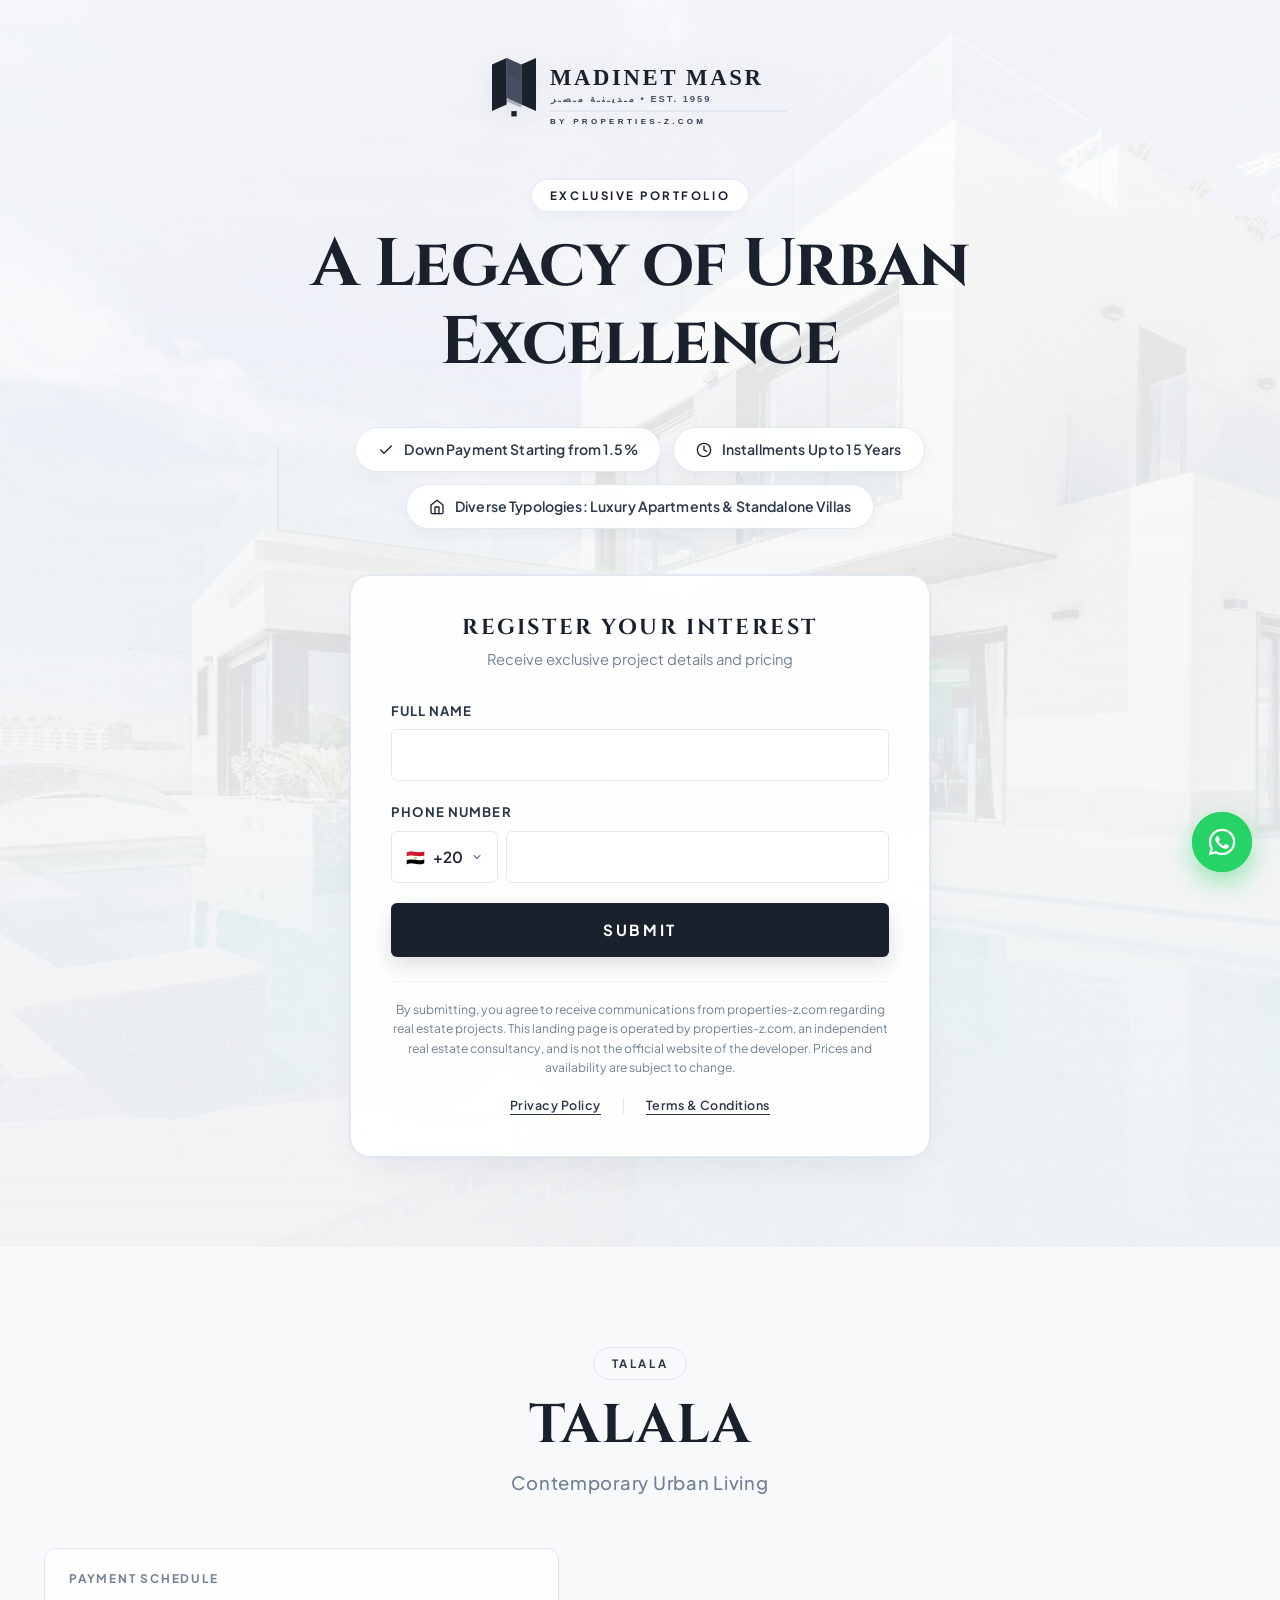
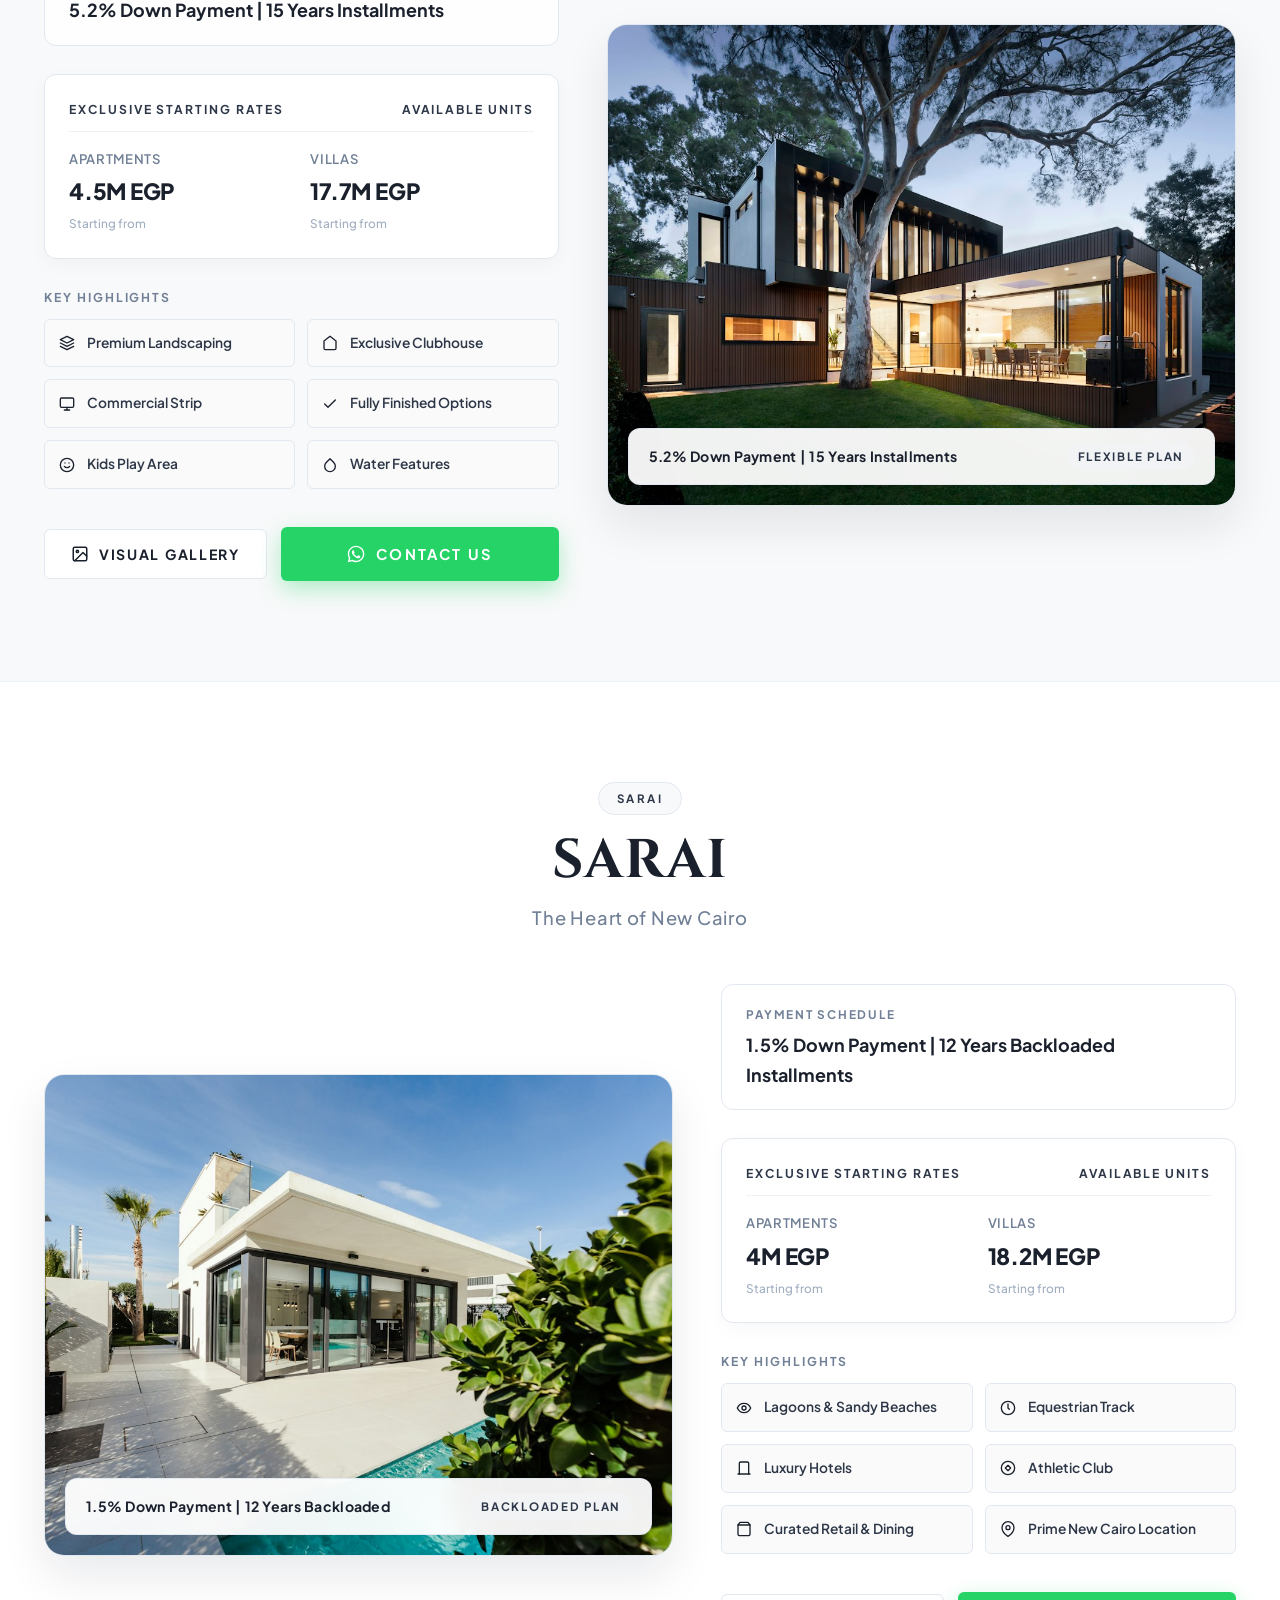
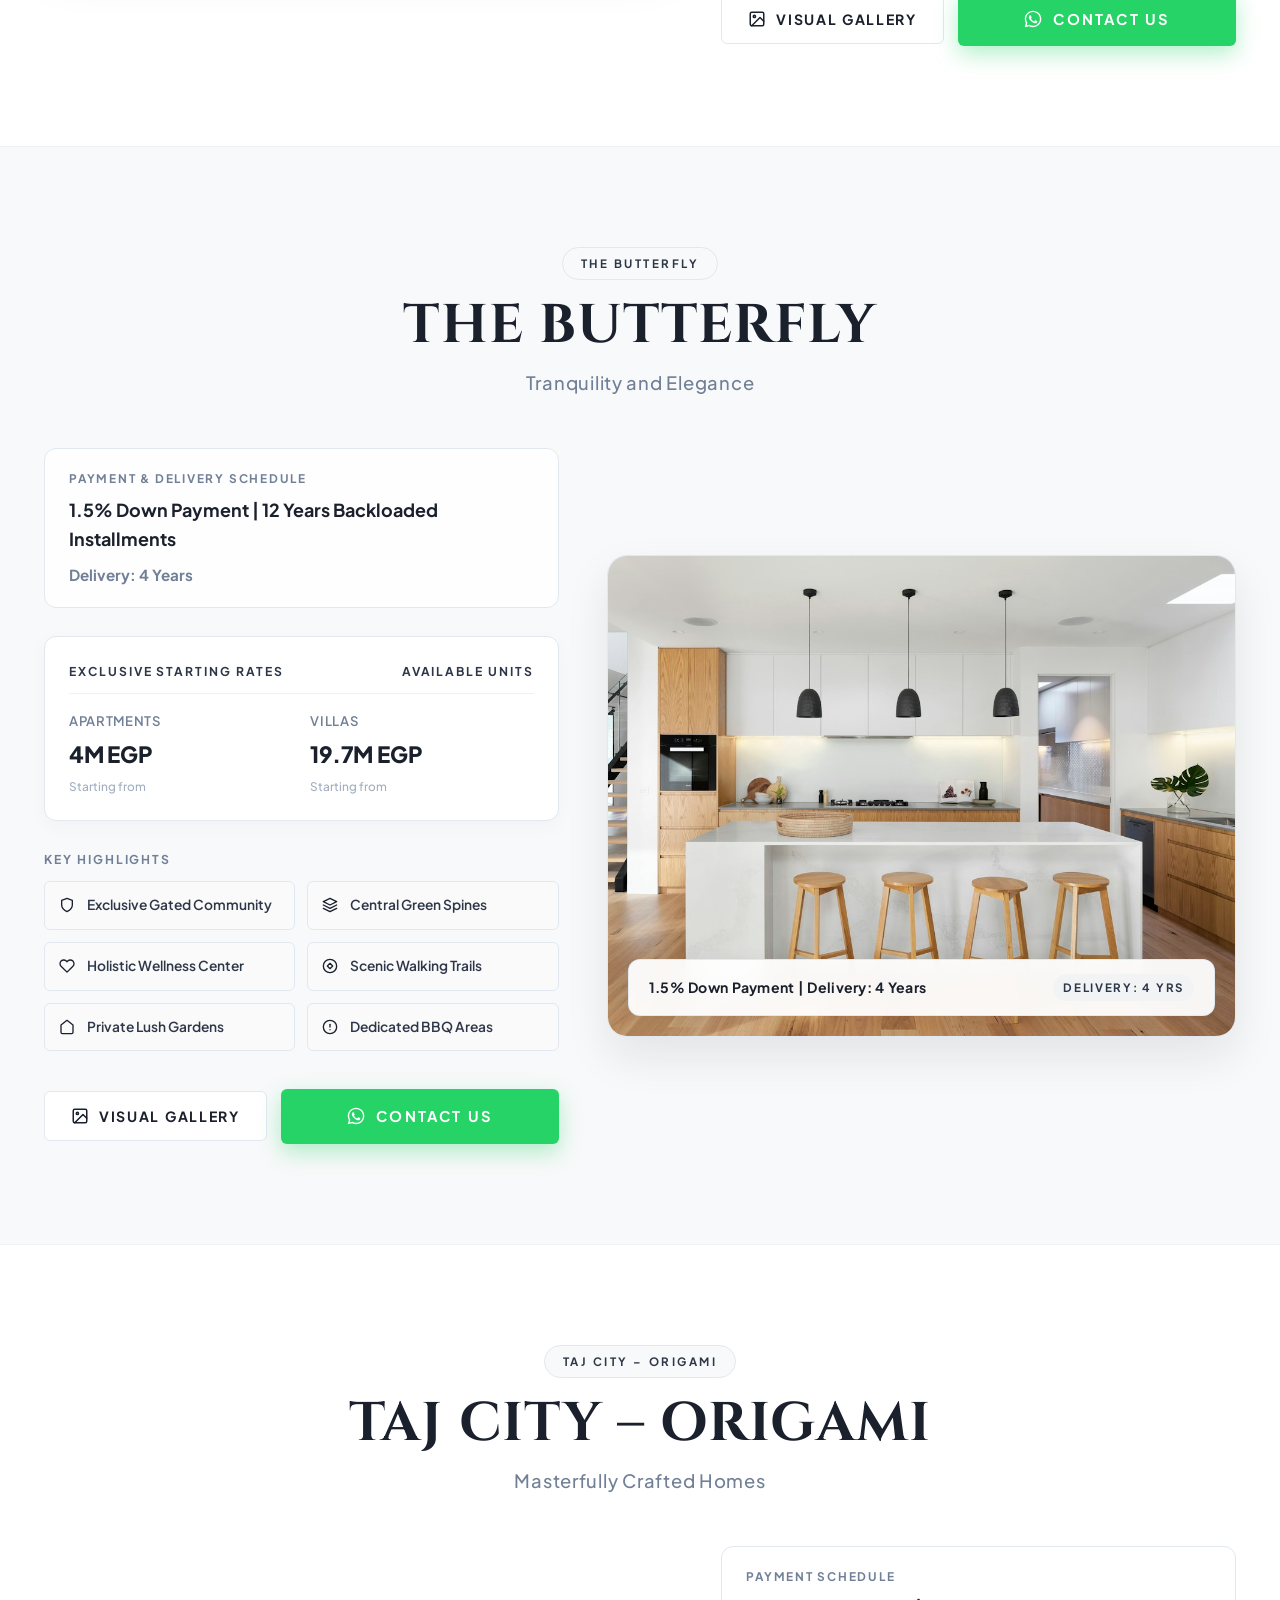
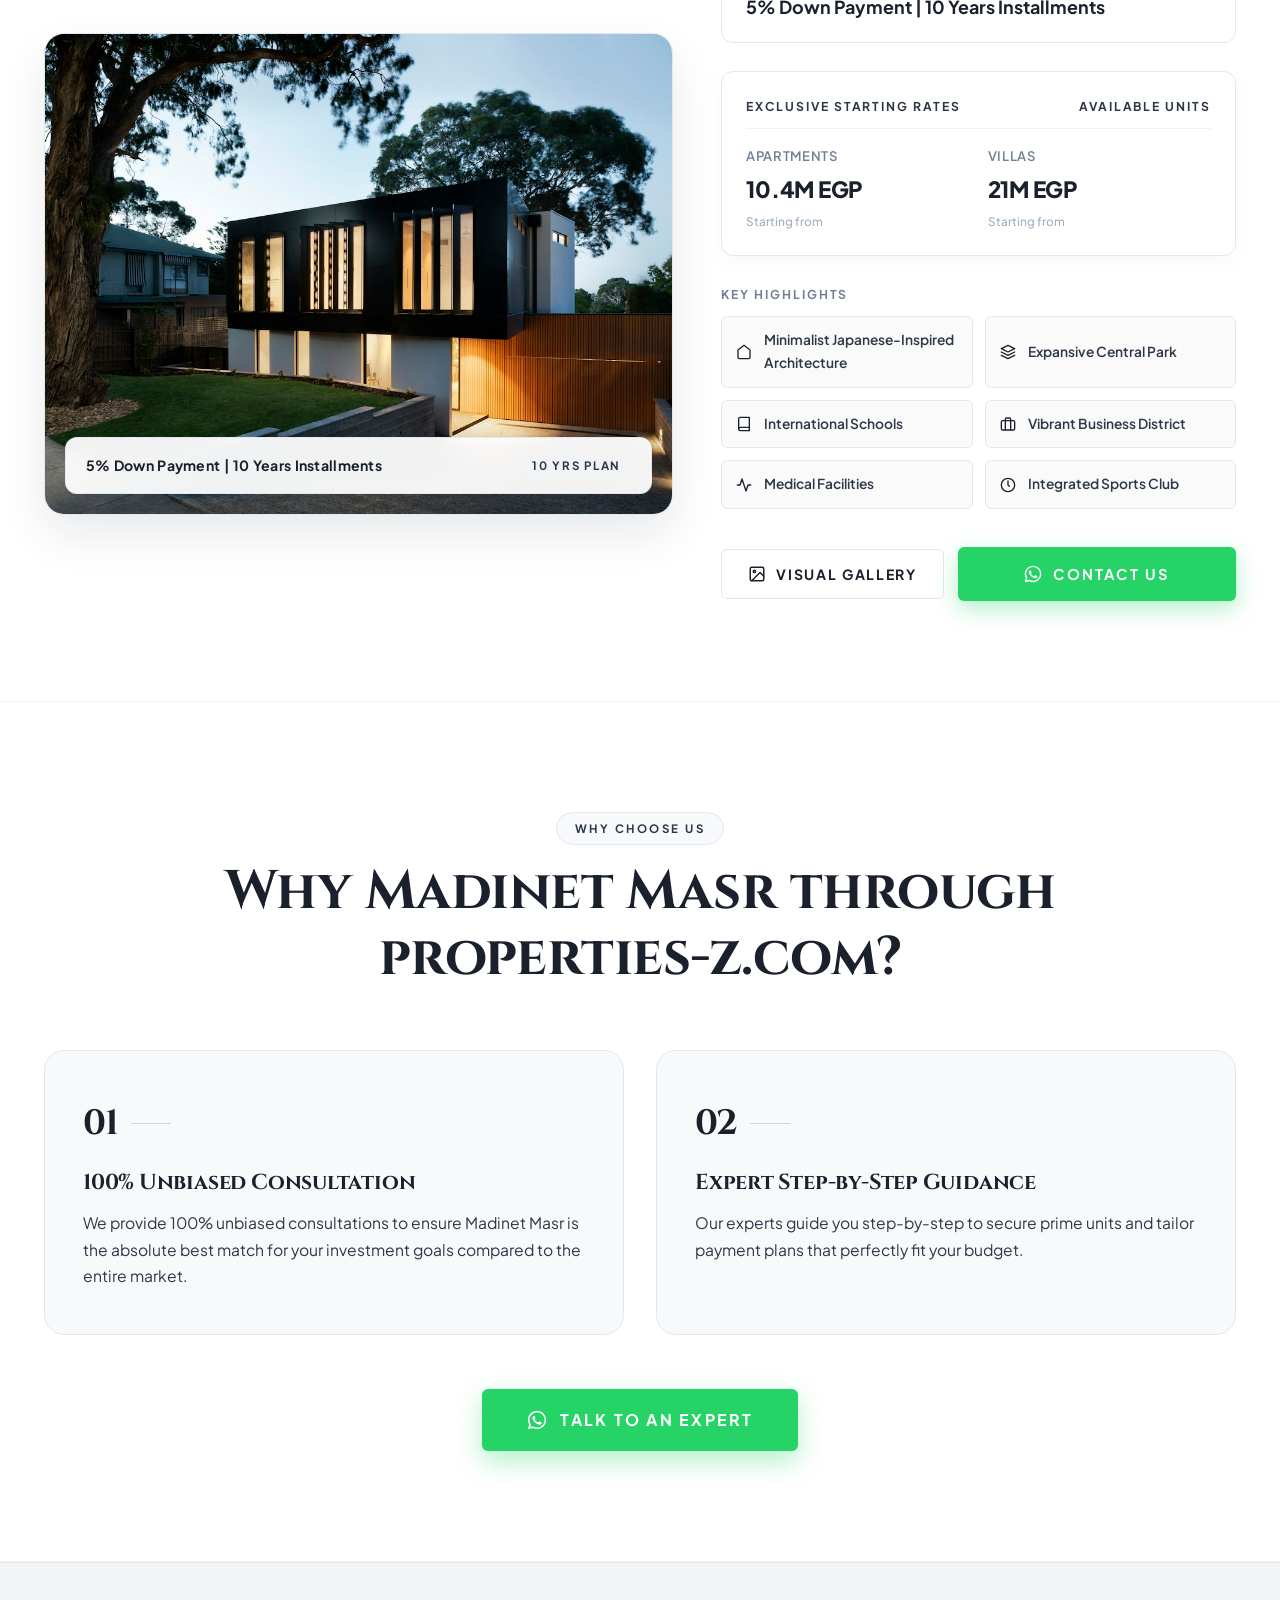
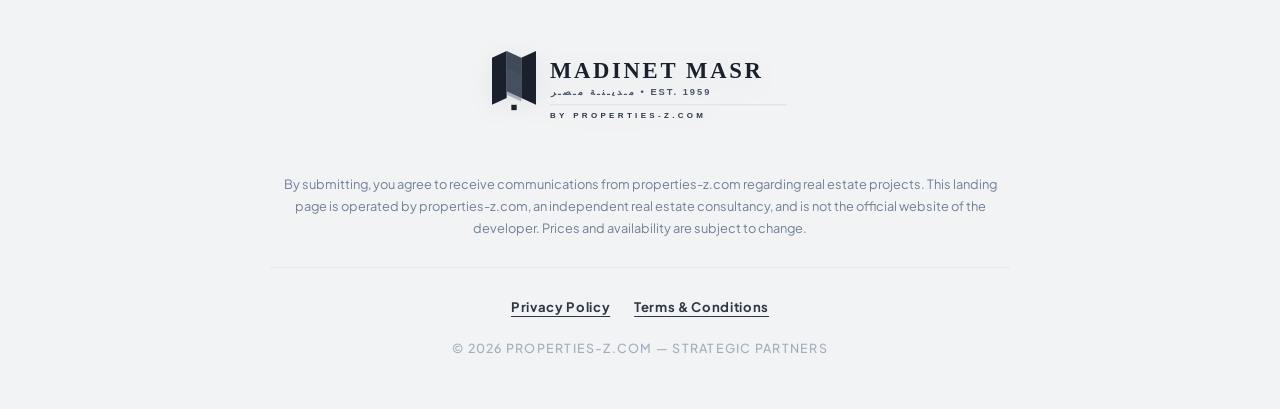
==== index.html @ efb58200 "Initial commit: Madinet Masr Exclusive Portfolio Landing Page" ====
<!DOCTYPE html>
<html lang="en">
<head>
  <meta charset="UTF-8">
  <meta name="viewport" content="width=device-width, initial-scale=1.0">
  <title>Madinet Masr — Exclusive Portfolio | properties-z.com</title>
  
  <!-- Meta description -->
  <meta name="description" content="Discover the premier development portfolio of Madinet Masr: Talala, Sarai, The Butterfly, and Taj City - Origami. Down payment from 1.5% and installments up to 15 years through properties-z.com.">
  
  <!-- Google Fonts: Cinzel & Plus Jakarta Sans -->
  <link rel="preconnect" href="https://fonts.googleapis.com">
  <link rel="preconnect" href="https://fonts.gstatic.com" crossorigin>
  <link href="https://fonts.googleapis.com/css2?family=Cinzel:wght@500;600;700;800&family=Plus+Jakarta+Sans:wght@300;400;500;600;700;800&display=swap" rel="stylesheet">
  
  <!-- Main Stylesheet (Calm Luxury Architectural Theme - Zero Gold Policy) -->
  <link rel="stylesheet" href="css/style.css">
</head>
<body>

  <!-- =========================================================================
       1. HERO SECTION (EXCLUSIVE PORTFOLIO)
       Strict rule: Starts directly at viewport top (top: 0). NO top sticky header.
       ========================================================================= -->
  <section class="hero-section" id="hero">
    <div class="hero-bg-overlay"></div>
    
    <div class="container hero-content">
      
      <!-- Top Center Official Madinet Masr Logo (Size XL) with 'By properties-z.com' -->
      <header class="hero-brand">
        <img src="assets/icons/madinet-masr-logo.svg" alt="Madinet Masr — By properties-z.com" class="brand-logo-xl">
      </header>

      <!-- Pre-title / Badge -->
      <div class="badge-pill hero-badge">
        <span>EXCLUSIVE PORTFOLIO</span>
      </div>

      <!-- Main Headline -->
      <div class="hero-headline-wrap">
        <h1 class="hero-main-title">A Legacy of Urban Excellence</h1>
      </div>

      <!-- Key Highlights Line (Minimalist Badges) -->
      <div class="hero-highlights-line">
        <div class="highlight-badge-item">
          <svg viewBox="0 0 24 24" fill="none" stroke-width="2" stroke-linecap="round" stroke-linejoin="round">
            <polyline points="20 6 9 17 4 12"></polyline>
          </svg>
          <span>Down Payment Starting from 1.5%</span>
        </div>

        <div class="highlight-badge-item">
          <svg viewBox="0 0 24 24" fill="none" stroke-width="2" stroke-linecap="round" stroke-linejoin="round">
            <circle cx="12" cy="12" r="10"></circle>
            <polyline points="12 6 12 12 16 14"></polyline>
          </svg>
          <span>Installments Up to 15 Years</span>
        </div>

        <div class="highlight-badge-item">
          <svg viewBox="0 0 24 24" fill="none" stroke-width="2" stroke-linecap="round" stroke-linejoin="round">
            <path d="M3 9l9-7 9 7v11a2 2 0 0 1-2 2H5a2 2 0 0 1-2-2z"></path>
            <polyline points="9 22 9 12 15 12 15 22"></polyline>
          </svg>
          <span>Diverse Typologies: Luxury Apartments & Standalone Villas</span>
        </div>
      </div>

      <!-- Lead Capture Form (Frosted Glass Container) -->
      <div class="hero-form-container">
        <div class="form-header">
          <h3>REGISTER YOUR INTEREST</h3>
          <p>Receive exclusive project details and pricing</p>
        </div>

        <form id="leadCaptureForm" novalidate>
          
          <!-- Full Name: Clean input, NO placeholders or sample text -->
          <div class="form-group">
            <label for="fullName" class="form-label">Full Name</label>
            <input 
              type="text" 
              id="fullName" 
              name="fullName" 
              class="form-control-input" 
              required
              autocomplete="name">
          </div>

          <!-- Phone Number with International Country Code Selector Dropdown (Default Egypt +20, NO sample text) -->
          <div class="form-group">
            <label for="phoneNumber" class="form-label">Phone Number</label>
            
            <div class="phone-field-wrapper">
              
              <!-- Hidden input for selected dial code -->
              <input type="hidden" id="countryCodeInput" name="countryCode" value="+20">

              <!-- Country Selector Trigger Button -->
              <button 
                type="button" 
                id="countryCodeToggle" 
                class="country-code-btn" 
                aria-haspopup="true" 
                aria-expanded="false"
                title="Select Country Dial Code">
                <span id="selectedFlag" class="flag-icon">🇪🇬</span>
                <span id="selectedDialCode" class="dial-code">+20</span>
                <svg class="dropdown-arrow" viewBox="0 0 24 24" fill="none" stroke-width="2.5" stroke-linecap="round" stroke-linejoin="round">
                  <polyline points="6 9 12 15 18 9"></polyline>
                </svg>
              </button>

              <!-- Country Selector Dropdown Popover -->
              <div id="countryDropdown" class="country-dropdown-popover">
                <div class="country-search-box">
                  <input type="text" id="countrySearchInput" placeholder="Search country or code...">
                </div>
                <div id="countryList" class="country-list">
                  <!-- Populated dynamically by countries.js -->
                </div>
              </div>

              <!-- Phone Number Input (Clean input, NO sample numbers/placeholders) -->
              <input 
                type="tel" 
                id="phoneNumber" 
                name="phoneNumber" 
                class="phone-number-input" 
                required
                autocomplete="tel-national">
            </div>
          </div>

          <!-- Submit Button: Solid Charcoal with White Uppercase Text -->
          <button type="submit" id="leadSubmitBtn" class="btn-submit-charcoal">
            SUBMIT
          </button>
        </form>

        <!-- Legal Disclaimer Notice (Location A - Below Form) -->
        <p class="disclaimer-location-a">
          By submitting, you agree to receive communications from properties-z.com regarding real estate projects. This landing page is operated by properties-z.com, an independent real estate consultancy, and is not the official website of the developer. Prices and availability are subject to change.
        </p>

        <!-- Accessibility Links (Location A - Centered Standalone Clickable Links) -->
        <div class="legal-links-a">
          <a href="privacy.html" class="legal-link-item">Privacy Policy</a>
          <span style="color: var(--border-light);">|</span>
          <a href="terms.html" class="legal-link-item">Terms & Conditions</a>
        </div>

      </div>

    </div>
  </section>


  <!-- =========================================================================
       2. DEDICATED PROJECT SECTIONS
       Rule: Do NOT group into summary portfolio grid. Each project MUST have
       its own full, dedicated section.
       ========================================================================= -->

  <!-- -------------------------------------------------------------------------
       SECTION 1: TALALA
       ------------------------------------------------------------------------- -->
  <section class="project-section" id="project-talala">
    <div class="container project-section-inner">
      
      <!-- Header / Badge & Subtitle -->
      <div class="project-header-bar reveal-on-scroll">
        <div class="badge-pill">TALALA</div>
        <h2 class="project-title">TALALA</h2>
        <p class="project-subtitle">Contemporary Urban Living</p>
      </div>

      <!-- Showcase Grid -->
      <div class="project-grid-showcase">
        
        <!-- Visual Image Column -->
        <div class="project-image-column reveal-on-scroll">
          <div class="project-image-card">
            <img src="assets/images/talala-main.jpg" alt="Talala Madinet Masr Architecture" loading="lazy">
            <div class="image-payment-pill">
              <span class="plan-text">5.2% Down Payment | 15 Years Installments</span>
              <span class="plan-tag">Flexible Plan</span>
            </div>
          </div>
        </div>

        <!-- Specifications & Action Column -->
        <div class="project-details-column reveal-on-scroll">
          
          <!-- Payment Schedule -->
          <div class="payment-schedule-box">
            <span class="schedule-label">Payment Schedule</span>
            <span class="schedule-value">5.2% Down Payment | 15 Years Installments</span>
          </div>

          <!-- Pricing Overview (Strict Capital 'M' Format) -->
          <div class="pricing-overview-module">
            <div class="pricing-title-row">
              <span>Exclusive Starting Rates</span>
              <span>Available Units</span>
            </div>
            <div class="pricing-figures-grid">
              <div class="price-item">
                <span class="unit-type">Apartments</span>
                <span class="price-amount">4.5M EGP</span>
                <span class="starting-note">Starting from</span>
              </div>
              <div class="price-item">
                <span class="unit-type">Villas</span>
                <span class="price-amount">17.7M EGP</span>
                <span class="starting-note">Starting from</span>
              </div>
            </div>
          </div>

          <!-- Key Highlights (Clean Responsive Grid) -->
          <div class="highlights-grid-wrap">
            <span class="highlights-title">Key Highlights</span>
            <div class="highlights-cards-grid">
              <div class="highlight-spec-card">
                <svg viewBox="0 0 24 24" fill="none" stroke-width="2" stroke-linecap="round" stroke-linejoin="round">
                  <path d="M12 2L2 7l10 5 10-5-10-5zM2 17l10 5 10-5M2 12l10 5 10-5"></path>
                </svg>
                <span>Premium Landscaping</span>
              </div>
              <div class="highlight-spec-card">
                <svg viewBox="0 0 24 24" fill="none" stroke-width="2" stroke-linecap="round" stroke-linejoin="round">
                  <path d="M3 9l9-7 9 7v11a2 2 0 0 1-2 2H5a2 2 0 0 1-2-2z"></path>
                </svg>
                <span>Exclusive Clubhouse</span>
              </div>
              <div class="highlight-spec-card">
                <svg viewBox="0 0 24 24" fill="none" stroke-width="2" stroke-linecap="round" stroke-linejoin="round">
                  <rect x="2" y="3" width="20" height="14" rx="2" ry="2"></rect>
                  <line x1="8" y1="21" x2="16" y2="21"></line>
                  <line x1="12" y1="17" x2="12" y2="21"></line>
                </svg>
                <span>Commercial Strip</span>
              </div>
              <div class="highlight-spec-card">
                <svg viewBox="0 0 24 24" fill="none" stroke-width="2" stroke-linecap="round" stroke-linejoin="round">
                  <polyline points="20 6 9 17 4 12"></polyline>
                </svg>
                <span>Fully Finished Options</span>
              </div>
              <div class="highlight-spec-card">
                <svg viewBox="0 0 24 24" fill="none" stroke-width="2" stroke-linecap="round" stroke-linejoin="round">
                  <circle cx="12" cy="12" r="10"></circle>
                  <path d="M8 14s1.5 2 4 2 4-2 4-2"></path>
                  <line x1="9" y1="9" x2="9.01" y2="9"></line>
                  <line x1="15" y1="9" x2="15.01" y2="9"></line>
                </svg>
                <span>Kids Play Area</span>
              </div>
              <div class="highlight-spec-card">
                <svg viewBox="0 0 24 24" fill="none" stroke-width="2" stroke-linecap="round" stroke-linejoin="round">
                  <path d="M12 2.69l5.66 5.66a8 8 0 1 1-11.31 0z"></path>
                </svg>
                <span>Water Features</span>
              </div>
            </div>
          </div>

          <!-- Action Buttons (Secondary: Visual Gallery | Primary: Solid Green WhatsApp CTA) -->
          <div class="project-actions-row">
            <button type="button" class="btn-visual-gallery" data-gallery-target="talala">
              <svg viewBox="0 0 24 24" fill="none" stroke-width="2" stroke-linecap="round" stroke-linejoin="round">
                <rect x="3" y="3" width="18" height="18" rx="2" ry="2"></rect>
                <circle cx="8.5" cy="8.5" r="1.5"></circle>
                <polyline points="21 15 16 10 5 21"></polyline>
              </svg>
              <span>Visual Gallery</span>
            </button>

            <a 
              href="https://wa.me/201033373331?text=Hello%2C%20I%20would%20like%20to%20inquire%20about%20Talala" 
              target="_blank" 
              rel="noopener noreferrer" 
              class="btn-whatsapp-primary">
              <svg viewBox="0 0 24 24">
                <path d="M12.04 2C6.58 2 2.13 6.45 2.13 11.91C2.13 13.66 2.59 15.36 3.45 16.86L2.05 22L7.3 20.62C8.75 21.41 10.38 21.83 12.04 21.83C17.5 21.83 21.95 17.38 21.95 11.92C21.95 9.27 20.92 6.78 19.05 4.91C17.18 3.03 14.69 2 12.04 2ZM12.05 20.15C10.57 20.15 9.12 19.76 7.85 19.01L7.55 18.83L4.43 19.65L5.26 16.61L5.06 16.29C4.24 14.99 3.81 13.47 3.81 11.91C3.81 7.37 7.5 3.69 12.05 3.69C14.25 3.69 16.31 4.55 17.87 6.11C19.42 7.67 20.28 9.73 20.28 11.93C20.27 16.48 16.59 20.15 12.05 20.15ZM16.56 14.33C16.31 14.2 15.09 13.6 14.86 13.52C14.64 13.44 14.47 13.4 14.31 13.65C14.15 13.9 13.68 14.45 13.54 14.61C13.4 14.77 13.26 14.79 13.01 14.66C12.76 14.54 11.96 14.27 11.01 13.43C10.27 12.77 9.77 11.96 9.63 11.71C9.49 11.46 9.61 11.33 9.74 11.2C9.85 11.09 9.99 10.91 10.12 10.76C10.25 10.61 10.29 10.5 10.37 10.33C10.45 10.16 10.41 10.02 10.35 9.89C10.29 9.76 9.79 8.54 9.59 8.04C9.39 7.56 9.18 7.62 9.03 7.61C8.89 7.6 8.72 7.6 8.55 7.6C8.38 7.6 8.11 7.66 7.88 7.91C7.65 8.16 7 8.77 7 10.01C7 11.25 7.9 12.44 8.02 12.61C8.14 12.77 9.8 15.33 12.33 16.42C12.93 16.68 13.4 16.84 13.76 16.95C14.36 17.14 14.91 17.12 15.34 17.05C15.82 16.98 16.82 16.45 17.03 15.86C17.23 15.27 17.23 14.77 17.17 14.66C17.11 14.56 16.95 14.49 16.7 14.37L16.56 14.33Z"/>
              </svg>
              <span>CONTACT US</span>
            </a>
          </div>

        </div>

      </div>

    </div>
  </section>


  <!-- -------------------------------------------------------------------------
       SECTION 2: SARAI
       ------------------------------------------------------------------------- -->
  <section class="project-section" id="project-sarai">
    <div class="container project-section-inner">
      
      <!-- Header / Badge & Subtitle -->
      <div class="project-header-bar reveal-on-scroll">
        <div class="badge-pill">SARAI</div>
        <h2 class="project-title">SARAI</h2>
        <p class="project-subtitle">The Heart of New Cairo</p>
      </div>

      <!-- Showcase Grid -->
      <div class="project-grid-showcase">
        
        <!-- Visual Image Column -->
        <div class="project-image-column reveal-on-scroll">
          <div class="project-image-card">
            <img src="assets/images/sarai-main.jpg" alt="Sarai Madinet Masr Lagoon Living" loading="lazy">
            <div class="image-payment-pill">
              <span class="plan-text">1.5% Down Payment | 12 Years Backloaded</span>
              <span class="plan-tag">Backloaded Plan</span>
            </div>
          </div>
        </div>

        <!-- Specifications & Action Column -->
        <div class="project-details-column reveal-on-scroll">
          
          <!-- Payment Schedule -->
          <div class="payment-schedule-box">
            <span class="schedule-label">Payment Schedule</span>
            <span class="schedule-value">1.5% Down Payment | 12 Years Backloaded Installments</span>
          </div>

          <!-- Pricing Overview (Strict Capital 'M' Format) -->
          <div class="pricing-overview-module">
            <div class="pricing-title-row">
              <span>Exclusive Starting Rates</span>
              <span>Available Units</span>
            </div>
            <div class="pricing-figures-grid">
              <div class="price-item">
                <span class="unit-type">Apartments</span>
                <span class="price-amount">4M EGP</span>
                <span class="starting-note">Starting from</span>
              </div>
              <div class="price-item">
                <span class="unit-type">Villas</span>
                <span class="price-amount">18.2M EGP</span>
                <span class="starting-note">Starting from</span>
              </div>
            </div>
          </div>

          <!-- Key Highlights (Clean Responsive Grid) -->
          <div class="highlights-grid-wrap">
            <span class="highlights-title">Key Highlights</span>
            <div class="highlights-cards-grid">
              <div class="highlight-spec-card">
                <svg viewBox="0 0 24 24" fill="none" stroke-width="2" stroke-linecap="round" stroke-linejoin="round">
                  <path d="M2 12s3-7 10-7 10 7 10 7-3 7-10 7-10-7-10-7z"></path>
                  <circle cx="12" cy="12" r="3"></circle>
                </svg>
                <span>Lagoons & Sandy Beaches</span>
              </div>
              <div class="highlight-spec-card">
                <svg viewBox="0 0 24 24" fill="none" stroke-width="2" stroke-linecap="round" stroke-linejoin="round">
                  <circle cx="12" cy="12" r="10"></circle>
                  <polyline points="12 6 12 12 14 14"></polyline>
                </svg>
                <span>Equestrian Track</span>
              </div>
              <div class="highlight-spec-card">
                <svg viewBox="0 0 24 24" fill="none" stroke-width="2" stroke-linecap="round" stroke-linejoin="round">
                  <path d="M3 21h18"></path>
                  <path d="M5 21V5a2 2 0 0 1 2-2h10a2 2 0 0 1 2 2v16"></path>
                </svg>
                <span>Luxury Hotels</span>
              </div>
              <div class="highlight-spec-card">
                <svg viewBox="0 0 24 24" fill="none" stroke-width="2" stroke-linecap="round" stroke-linejoin="round">
                  <circle cx="12" cy="12" r="10"></circle>
                  <polygon points="12 8 8 12 12 16 16 12 12 8"></polygon>
                </svg>
                <span>Athletic Club</span>
              </div>
              <div class="highlight-spec-card">
                <svg viewBox="0 0 24 24" fill="none" stroke-width="2" stroke-linecap="round" stroke-linejoin="round">
                  <path d="M6 2L3 6v14a2 2 0 0 0 2 2h14a2 2 0 0 0 2-2V6l-3-4z"></path>
                  <line x1="3" y1="6" x2="21" y2="6"></line>
                </svg>
                <span>Curated Retail & Dining</span>
              </div>
              <div class="highlight-spec-card">
                <svg viewBox="0 0 24 24" fill="none" stroke-width="2" stroke-linecap="round" stroke-linejoin="round">
                  <path d="M21 10c0 7-9 13-9 13s-9-6-9-13a9 9 0 0 1 18 0z"></path>
                  <circle cx="12" cy="10" r="3"></circle>
                </svg>
                <span>Prime New Cairo Location</span>
              </div>
            </div>
          </div>

          <!-- Action Buttons (Secondary: Visual Gallery | Primary: Solid Green WhatsApp CTA) -->
          <div class="project-actions-row">
            <button type="button" class="btn-visual-gallery" data-gallery-target="sarai">
              <svg viewBox="0 0 24 24" fill="none" stroke-width="2" stroke-linecap="round" stroke-linejoin="round">
                <rect x="3" y="3" width="18" height="18" rx="2" ry="2"></rect>
                <circle cx="8.5" cy="8.5" r="1.5"></circle>
                <polyline points="21 15 16 10 5 21"></polyline>
              </svg>
              <span>Visual Gallery</span>
            </button>

            <a 
              href="https://wa.me/201033373331?text=Hello%2C%20I%20would%20like%20to%20inquire%20about%20Sarai" 
              target="_blank" 
              rel="noopener noreferrer" 
              class="btn-whatsapp-primary">
              <svg viewBox="0 0 24 24">
                <path d="M12.04 2C6.58 2 2.13 6.45 2.13 11.91C2.13 13.66 2.59 15.36 3.45 16.86L2.05 22L7.3 20.62C8.75 21.41 10.38 21.83 12.04 21.83C17.5 21.83 21.95 17.38 21.95 11.92C21.95 9.27 20.92 6.78 19.05 4.91C17.18 3.03 14.69 2 12.04 2ZM12.05 20.15C10.57 20.15 9.12 19.76 7.85 19.01L7.55 18.83L4.43 19.65L5.26 16.61L5.06 16.29C4.24 14.99 3.81 13.47 3.81 11.91C3.81 7.37 7.5 3.69 12.05 3.69C14.25 3.69 16.31 4.55 17.87 6.11C19.42 7.67 20.28 9.73 20.28 11.93C20.27 16.48 16.59 20.15 12.05 20.15ZM16.56 14.33C16.31 14.2 15.09 13.6 14.86 13.52C14.64 13.44 14.47 13.4 14.31 13.65C14.15 13.9 13.68 14.45 13.54 14.61C13.4 14.77 13.26 14.79 13.01 14.66C12.76 14.54 11.96 14.27 11.01 13.43C10.27 12.77 9.77 11.96 9.63 11.71C9.49 11.46 9.61 11.33 9.74 11.2C9.85 11.09 9.99 10.91 10.12 10.76C10.25 10.61 10.29 10.5 10.37 10.33C10.45 10.16 10.41 10.02 10.35 9.89C10.29 9.76 9.79 8.54 9.59 8.04C9.39 7.56 9.18 7.62 9.03 7.61C8.89 7.6 8.72 7.6 8.55 7.6C8.38 7.6 8.11 7.66 7.88 7.91C7.65 8.16 7 8.77 7 10.01C7 11.25 7.9 12.44 8.02 12.61C8.14 12.77 9.8 15.33 12.33 16.42C12.93 16.68 13.4 16.84 13.76 16.95C14.36 17.14 14.91 17.12 15.34 17.05C15.82 16.98 16.82 16.45 17.03 15.86C17.23 15.27 17.23 14.77 17.17 14.66C17.11 14.56 16.95 14.49 16.7 14.37L16.56 14.33Z"/>
              </svg>
              <span>CONTACT US</span>
            </a>
          </div>

        </div>

      </div>

    </div>
  </section>


  <!-- -------------------------------------------------------------------------
       SECTION 3: THE BUTTERFLY
       ------------------------------------------------------------------------- -->
  <section class="project-section" id="project-the-butterfly">
    <div class="container project-section-inner">
      
      <!-- Header / Badge & Subtitle -->
      <div class="project-header-bar reveal-on-scroll">
        <div class="badge-pill">THE BUTTERFLY</div>
        <h2 class="project-title">THE BUTTERFLY</h2>
        <p class="project-subtitle">Tranquility and Elegance</p>
      </div>

      <!-- Showcase Grid -->
      <div class="project-grid-showcase">
        
        <!-- Visual Image Column -->
        <div class="project-image-column reveal-on-scroll">
          <div class="project-image-card">
            <img src="assets/images/butterfly-main.jpg" alt="The Butterfly Madinet Masr Organic Sanctuary" loading="lazy">
            <div class="image-payment-pill">
              <span class="plan-text">1.5% Down Payment | Delivery: 4 Years</span>
              <span class="plan-tag">Delivery: 4 YRS</span>
            </div>
          </div>
        </div>

        <!-- Specifications & Action Column -->
        <div class="project-details-column reveal-on-scroll">
          
          <!-- Payment & Delivery Schedule -->
          <div class="payment-schedule-box">
            <span class="schedule-label">Payment & Delivery Schedule</span>
            <span class="schedule-value">1.5% Down Payment | 12 Years Backloaded Installments</span>
            <span class="schedule-value" style="font-size: 0.95rem; color: var(--text-muted); margin-top: 2px;">Delivery: 4 Years</span>
          </div>

          <!-- Pricing Overview (Strict Capital 'M' Format) -->
          <div class="pricing-overview-module">
            <div class="pricing-title-row">
              <span>Exclusive Starting Rates</span>
              <span>Available Units</span>
            </div>
            <div class="pricing-figures-grid">
              <div class="price-item">
                <span class="unit-type">Apartments</span>
                <span class="price-amount">4M EGP</span>
                <span class="starting-note">Starting from</span>
              </div>
              <div class="price-item">
                <span class="unit-type">Villas</span>
                <span class="price-amount">19.7M EGP</span>
                <span class="starting-note">Starting from</span>
              </div>
            </div>
          </div>

          <!-- Key Highlights (Clean Responsive Grid) -->
          <div class="highlights-grid-wrap">
            <span class="highlights-title">Key Highlights</span>
            <div class="highlights-cards-grid">
              <div class="highlight-spec-card">
                <svg viewBox="0 0 24 24" fill="none" stroke-width="2" stroke-linecap="round" stroke-linejoin="round">
                  <path d="M12 22s8-4 8-10V5l-8-3-8 3v7c0 6 8 10 8 10z"></path>
                </svg>
                <span>Exclusive Gated Community</span>
              </div>
              <div class="highlight-spec-card">
                <svg viewBox="0 0 24 24" fill="none" stroke-width="2" stroke-linecap="round" stroke-linejoin="round">
                  <path d="M12 2L2 7l10 5 10-5-10-5zM2 17l10 5 10-5M2 12l10 5 10-5"></path>
                </svg>
                <span>Central Green Spines</span>
              </div>
              <div class="highlight-spec-card">
                <svg viewBox="0 0 24 24" fill="none" stroke-width="2" stroke-linecap="round" stroke-linejoin="round">
                  <path d="M20.84 4.61a5.5 5.5 0 0 0-7.78 0L12 5.67l-1.06-1.06a5.5 5.5 0 0 0-7.78 7.78l1.06 1.06L12 21.23l7.78-7.78 1.06-1.06a5.5 5.5 0 0 0 0-7.78z"></path>
                </svg>
                <span>Holistic Wellness Center</span>
              </div>
              <div class="highlight-spec-card">
                <svg viewBox="0 0 24 24" fill="none" stroke-width="2" stroke-linecap="round" stroke-linejoin="round">
                  <circle cx="12" cy="12" r="10"></circle>
                  <polygon points="12 8 8 12 12 16 16 12 12 8"></polygon>
                </svg>
                <span>Scenic Walking Trails</span>
              </div>
              <div class="highlight-spec-card">
                <svg viewBox="0 0 24 24" fill="none" stroke-width="2" stroke-linecap="round" stroke-linejoin="round">
                  <path d="M3 9l9-7 9 7v11a2 2 0 0 1-2 2H5a2 2 0 0 1-2-2z"></path>
                </svg>
                <span>Private Lush Gardens</span>
              </div>
              <div class="highlight-spec-card">
                <svg viewBox="0 0 24 24" fill="none" stroke-width="2" stroke-linecap="round" stroke-linejoin="round">
                  <circle cx="12" cy="12" r="10"></circle>
                  <line x1="12" y1="8" x2="12" y2="12"></line>
                  <line x1="12" y1="16" x2="12.01" y2="16"></line>
                </svg>
                <span>Dedicated BBQ Areas</span>
              </div>
            </div>
          </div>

          <!-- Action Buttons (Secondary: Visual Gallery | Primary: Solid Green WhatsApp CTA) -->
          <div class="project-actions-row">
            <button type="button" class="btn-visual-gallery" data-gallery-target="butterfly">
              <svg viewBox="0 0 24 24" fill="none" stroke-width="2" stroke-linecap="round" stroke-linejoin="round">
                <rect x="3" y="3" width="18" height="18" rx="2" ry="2"></rect>
                <circle cx="8.5" cy="8.5" r="1.5"></circle>
                <polyline points="21 15 16 10 5 21"></polyline>
              </svg>
              <span>Visual Gallery</span>
            </button>

            <a 
              href="https://wa.me/201033373331?text=Hello%2C%20I%20would%20like%20to%20inquire%20about%20The%20Butterfly" 
              target="_blank" 
              rel="noopener noreferrer" 
              class="btn-whatsapp-primary">
              <svg viewBox="0 0 24 24">
                <path d="M12.04 2C6.58 2 2.13 6.45 2.13 11.91C2.13 13.66 2.59 15.36 3.45 16.86L2.05 22L7.3 20.62C8.75 21.41 10.38 21.83 12.04 21.83C17.5 21.83 21.95 17.38 21.95 11.92C21.95 9.27 20.92 6.78 19.05 4.91C17.18 3.03 14.69 2 12.04 2ZM12.05 20.15C10.57 20.15 9.12 19.76 7.85 19.01L7.55 18.83L4.43 19.65L5.26 16.61L5.06 16.29C4.24 14.99 3.81 13.47 3.81 11.91C3.81 7.37 7.5 3.69 12.05 3.69C14.25 3.69 16.31 4.55 17.87 6.11C19.42 7.67 20.28 9.73 20.28 11.93C20.27 16.48 16.59 20.15 12.05 20.15ZM16.56 14.33C16.31 14.2 15.09 13.6 14.86 13.52C14.64 13.44 14.47 13.4 14.31 13.65C14.15 13.9 13.68 14.45 13.54 14.61C13.4 14.77 13.26 14.79 13.01 14.66C12.76 14.54 11.96 14.27 11.01 13.43C10.27 12.77 9.77 11.96 9.63 11.71C9.49 11.46 9.61 11.33 9.74 11.2C9.85 11.09 9.99 10.91 10.12 10.76C10.25 10.61 10.29 10.5 10.37 10.33C10.45 10.16 10.41 10.02 10.35 9.89C10.29 9.76 9.79 8.54 9.59 8.04C9.39 7.56 9.18 7.62 9.03 7.61C8.89 7.6 8.72 7.6 8.55 7.6C8.38 7.6 8.11 7.66 7.88 7.91C7.65 8.16 7 8.77 7 10.01C7 11.25 7.9 12.44 8.02 12.61C8.14 12.77 9.8 15.33 12.33 16.42C12.93 16.68 13.4 16.84 13.76 16.95C14.36 17.14 14.91 17.12 15.34 17.05C15.82 16.98 16.82 16.45 17.03 15.86C17.23 15.27 17.23 14.77 17.17 14.66C17.11 14.56 16.95 14.49 16.7 14.37L16.56 14.33Z"/>
              </svg>
              <span>CONTACT US</span>
            </a>
          </div>

        </div>

      </div>

    </div>
  </section>


  <!-- -------------------------------------------------------------------------
       SECTION 4: TAJ CITY – ORIGAMI
       ------------------------------------------------------------------------- -->
  <section class="project-section" id="project-taj-city-origami">
    <div class="container project-section-inner">
      
      <!-- Header / Badge & Subtitle -->
      <div class="project-header-bar reveal-on-scroll">
        <div class="badge-pill">TAJ CITY – ORIGAMI</div>
        <h2 class="project-title">TAJ CITY – ORIGAMI</h2>
        <p class="project-subtitle">Masterfully Crafted Homes</p>
      </div>

      <!-- Showcase Grid -->
      <div class="project-grid-showcase">
        
        <!-- Visual Image Column -->
        <div class="project-image-column reveal-on-scroll">
          <div class="project-image-card">
            <img src="assets/images/origami-main.jpg" alt="Taj City Origami Minimalist Japanese Architecture" loading="lazy">
            <div class="image-payment-pill">
              <span class="plan-text">5% Down Payment | 10 Years Installments</span>
              <span class="plan-tag">10 YRS Plan</span>
            </div>
          </div>
        </div>

        <!-- Specifications & Action Column -->
        <div class="project-details-column reveal-on-scroll">
          
          <!-- Payment Schedule -->
          <div class="payment-schedule-box">
            <span class="schedule-label">Payment Schedule</span>
            <span class="schedule-value">5% Down Payment | 10 Years Installments</span>
          </div>

          <!-- Pricing Overview (Strict Capital 'M' Format) -->
          <div class="pricing-overview-module">
            <div class="pricing-title-row">
              <span>Exclusive Starting Rates</span>
              <span>Available Units</span>
            </div>
            <div class="pricing-figures-grid">
              <div class="price-item">
                <span class="unit-type">Apartments</span>
                <span class="price-amount">10.4M EGP</span>
                <span class="starting-note">Starting from</span>
              </div>
              <div class="price-item">
                <span class="unit-type">Villas</span>
                <span class="price-amount">21M EGP</span>
                <span class="starting-note">Starting from</span>
              </div>
            </div>
          </div>

          <!-- Key Highlights (Clean Responsive Grid) -->
          <div class="highlights-grid-wrap">
            <span class="highlights-title">Key Highlights</span>
            <div class="highlights-cards-grid">
              <div class="highlight-spec-card">
                <svg viewBox="0 0 24 24" fill="none" stroke-width="2" stroke-linecap="round" stroke-linejoin="round">
                  <path d="M3 9l9-7 9 7v11a2 2 0 0 1-2 2H5a2 2 0 0 1-2-2z"></path>
                </svg>
                <span>Minimalist Japanese-Inspired Architecture</span>
              </div>
              <div class="highlight-spec-card">
                <svg viewBox="0 0 24 24" fill="none" stroke-width="2" stroke-linecap="round" stroke-linejoin="round">
                  <path d="M12 2L2 7l10 5 10-5-10-5zM2 17l10 5 10-5M2 12l10 5 10-5"></path>
                </svg>
                <span>Expansive Central Park</span>
              </div>
              <div class="highlight-spec-card">
                <svg viewBox="0 0 24 24" fill="none" stroke-width="2" stroke-linecap="round" stroke-linejoin="round">
                  <path d="M4 19.5A2.5 2.5 0 0 1 6.5 17H20"></path>
                  <path d="M6.5 2H20v20H6.5A2.5 2.5 0 0 1 4 19.5v-15A2.5 2.5 0 0 1 6.5 2z"></path>
                </svg>
                <span>International Schools</span>
              </div>
              <div class="highlight-spec-card">
                <svg viewBox="0 0 24 24" fill="none" stroke-width="2" stroke-linecap="round" stroke-linejoin="round">
                  <rect x="2" y="7" width="20" height="14" rx="2" ry="2"></rect>
                  <path d="M16 21V5a2 2 0 0 0-2-2h-4a2 2 0 0 0-2 2v16"></path>
                </svg>
                <span>Vibrant Business District</span>
              </div>
              <div class="highlight-spec-card">
                <svg viewBox="0 0 24 24" fill="none" stroke-width="2" stroke-linecap="round" stroke-linejoin="round">
                  <path d="M22 12h-4l-3 9L9 3l-3 9H2"></path>
                </svg>
                <span>Medical Facilities</span>
              </div>
              <div class="highlight-spec-card">
                <svg viewBox="0 0 24 24" fill="none" stroke-width="2" stroke-linecap="round" stroke-linejoin="round">
                  <circle cx="12" cy="12" r="10"></circle>
                  <polyline points="12 6 12 12 14 14"></polyline>
                </svg>
                <span>Integrated Sports Club</span>
              </div>
            </div>
          </div>

          <!-- Action Buttons (Secondary: Visual Gallery | Primary: Solid Green WhatsApp CTA) -->
          <div class="project-actions-row">
            <button type="button" class="btn-visual-gallery" data-gallery-target="origami">
              <svg viewBox="0 0 24 24" fill="none" stroke-width="2" stroke-linecap="round" stroke-linejoin="round">
                <rect x="3" y="3" width="18" height="18" rx="2" ry="2"></rect>
                <circle cx="8.5" cy="8.5" r="1.5"></circle>
                <polyline points="21 15 16 10 5 21"></polyline>
              </svg>
              <span>Visual Gallery</span>
            </button>

            <a 
              href="https://wa.me/201033373331?text=Hello%2C%20I%20would%20like%20to%20inquire%20about%20Taj%20City%20Origami" 
              target="_blank" 
              rel="noopener noreferrer" 
              class="btn-whatsapp-primary">
              <svg viewBox="0 0 24 24">
                <path d="M12.04 2C6.58 2 2.13 6.45 2.13 11.91C2.13 13.66 2.59 15.36 3.45 16.86L2.05 22L7.3 20.62C8.75 21.41 10.38 21.83 12.04 21.83C17.5 21.83 21.95 17.38 21.95 11.92C21.95 9.27 20.92 6.78 19.05 4.91C17.18 3.03 14.69 2 12.04 2ZM12.05 20.15C10.57 20.15 9.12 19.76 7.85 19.01L7.55 18.83L4.43 19.65L5.26 16.61L5.06 16.29C4.24 14.99 3.81 13.47 3.81 11.91C3.81 7.37 7.5 3.69 12.05 3.69C14.25 3.69 16.31 4.55 17.87 6.11C19.42 7.67 20.28 9.73 20.28 11.93C20.27 16.48 16.59 20.15 12.05 20.15ZM16.56 14.33C16.31 14.2 15.09 13.6 14.86 13.52C14.64 13.44 14.47 13.4 14.31 13.65C14.15 13.9 13.68 14.45 13.54 14.61C13.4 14.77 13.26 14.79 13.01 14.66C12.76 14.54 11.96 14.27 11.01 13.43C10.27 12.77 9.77 11.96 9.63 11.71C9.49 11.46 9.61 11.33 9.74 11.2C9.85 11.09 9.99 10.91 10.12 10.76C10.25 10.61 10.29 10.5 10.37 10.33C10.45 10.16 10.41 10.02 10.35 9.89C10.29 9.76 9.79 8.54 9.59 8.04C9.39 7.56 9.18 7.62 9.03 7.61C8.89 7.6 8.72 7.6 8.55 7.6C8.38 7.6 8.11 7.66 7.88 7.91C7.65 8.16 7 8.77 7 10.01C7 11.25 7.9 12.44 8.02 12.61C8.14 12.77 9.8 15.33 12.33 16.42C12.93 16.68 13.4 16.84 13.76 16.95C14.36 17.14 14.91 17.12 15.34 17.05C15.82 16.98 16.82 16.45 17.03 15.86C17.23 15.27 17.23 14.77 17.17 14.66C17.11 14.56 16.95 14.49 16.7 14.37L16.56 14.33Z"/>
              </svg>
              <span>CONTACT US</span>
            </a>
          </div>

        </div>

      </div>

    </div>
  </section>


  <!-- =========================================================================
       3. YOUR STRATEGIC PARTNER SECTION
       ========================================================================= -->
  <section class="partner-section" id="why-choose-us">
    <div class="container">
      
      <div class="partner-header reveal-on-scroll">
        <div class="badge-pill">WHY CHOOSE US</div>
        <h2 class="partner-headline">Why Madinet Masr through properties-z.com?</h2>
      </div>

      <!-- Value Cards (Minimalist Editorial Modules) -->
      <div class="partner-modules-grid">
        
        <div class="partner-module-card reveal-on-scroll">
          <div class="module-number">01</div>
          <h3 class="module-title">100% Unbiased Consultation</h3>
          <p class="module-description">
            We provide 100% unbiased consultations to ensure Madinet Masr is the absolute best match for your investment goals compared to the entire market.
          </p>
        </div>

        <div class="partner-module-card reveal-on-scroll">
          <div class="module-number">02</div>
          <h3 class="module-title">Expert Step-by-Step Guidance</h3>
          <p class="module-description">
            Our experts guide you step-by-step to secure prime units and tailor payment plans that perfectly fit your budget.
          </p>
        </div>

      </div>

      <!-- Strategic Partner CTA Button: Solid Green WhatsApp button -->
      <div class="partner-cta-container reveal-on-scroll">
        <a 
          href="https://wa.me/201033373331?text=Hello%2C%20I%20would%20like%20to%20talk%20to%20an%20expert%20about%20Madinet%20Masr%20projects" 
          target="_blank" 
          rel="noopener noreferrer" 
          class="btn-whatsapp-expert">
          <svg viewBox="0 0 24 24">
            <path d="M12.04 2C6.58 2 2.13 6.45 2.13 11.91C2.13 13.66 2.59 15.36 3.45 16.86L2.05 22L7.3 20.62C8.75 21.41 10.38 21.83 12.04 21.83C17.5 21.83 21.95 17.38 21.95 11.92C21.95 9.27 20.92 6.78 19.05 4.91C17.18 3.03 14.69 2 12.04 2ZM12.05 20.15C10.57 20.15 9.12 19.76 7.85 19.01L7.55 18.83L4.43 19.65L5.26 16.61L5.06 16.29C4.24 14.99 3.81 13.47 3.81 11.91C3.81 7.37 7.5 3.69 12.05 3.69C14.25 3.69 16.31 4.55 17.87 6.11C19.42 7.67 20.28 9.73 20.28 11.93C20.27 16.48 16.59 20.15 12.05 20.15ZM16.56 14.33C16.31 14.2 15.09 13.6 14.86 13.52C14.64 13.44 14.47 13.4 14.31 13.65C14.15 13.9 13.68 14.45 13.54 14.61C13.4 14.77 13.26 14.79 13.01 14.66C12.76 14.54 11.96 14.27 11.01 13.43C10.27 12.77 9.77 11.96 9.63 11.71C9.49 11.46 9.61 11.33 9.74 11.2C9.85 11.09 9.99 10.91 10.12 10.76C10.25 10.61 10.29 10.5 10.37 10.33C10.45 10.16 10.41 10.02 10.35 9.89C10.29 9.76 9.79 8.54 9.59 8.04C9.39 7.56 9.18 7.62 9.03 7.61C8.89 7.6 8.72 7.6 8.55 7.6C8.38 7.6 8.11 7.66 7.88 7.91C7.65 8.16 7 8.77 7 10.01C7 11.25 7.9 12.44 8.02 12.61C8.14 12.77 9.8 15.33 12.33 16.42C12.93 16.68 13.4 16.84 13.76 16.95C14.36 17.14 14.91 17.12 15.34 17.05C15.82 16.98 16.82 16.45 17.03 15.86C17.23 15.27 17.23 14.77 17.17 14.66C17.11 14.56 16.95 14.49 16.7 14.37L16.56 14.33Z"/>
          </svg>
          <span>Talk to an Expert</span>
        </a>
      </div>

    </div>
  </section>


  <!-- =========================================================================
       4. TECHNICAL FOOTER & COMPLIANCE
       ========================================================================= -->
  <footer class="footer-compliance">
    <div class="container footer-inner">
      
      <!-- Centered Madinet Masr Logo (Size XL) with 'By properties-z.com' sub-branding -->
      <div class="footer-brand">
        <img src="assets/icons/madinet-masr-logo.svg" alt="Madinet Masr — By properties-z.com" class="brand-logo-xl">
      </div>

      <!-- Disclaimer (Location B) -->
      <p class="disclaimer-location-b">
        By submitting, you agree to receive communications from properties-z.com regarding real estate projects. This landing page is operated by properties-z.com, an independent real estate consultancy, and is not the official website of the developer. Prices and availability are subject to change.
      </p>

      <!-- Legal Links (Location B - Centered at absolute bottom) -->
      <div class="legal-links-b">
        <a href="privacy.html">Privacy Policy</a>
        <a href="terms.html">Terms & Conditions</a>
      </div>

      <!-- Signature -->
      <div class="footer-signature">
        © 2026 properties-z.com — Strategic Partners
      </div>

    </div>
  </footer>


  <!-- =========================================================================
       FLOATING WHATSAPP BUTTON (Round Green Icon-Only Button #25D366)
       Linking directly to +201033373331 (no text labels)
       ========================================================================= -->
  <a 
    href="https://wa.me/201033373331?text=Hello%2C%20I%20would%20like%20to%20inquire%20about%20Madinet%20Masr%20Exclusive%20Portfolio" 
    target="_blank" 
    rel="noopener noreferrer" 
    class="floating-whatsapp-btn" 
    aria-label="Direct WhatsApp Inquiry">
    <svg viewBox="0 0 24 24">
      <path d="M12.04 2C6.58 2 2.13 6.45 2.13 11.91C2.13 13.66 2.59 15.36 3.45 16.86L2.05 22L7.3 20.62C8.75 21.41 10.38 21.83 12.04 21.83C17.5 21.83 21.95 17.38 21.95 11.92C21.95 9.27 20.92 6.78 19.05 4.91C17.18 3.03 14.69 2 12.04 2ZM12.05 20.15C10.57 20.15 9.12 19.76 7.85 19.01L7.55 18.83L4.43 19.65L5.26 16.61L5.06 16.29C4.24 14.99 3.81 13.47 3.81 11.91C3.81 7.37 7.5 3.69 12.05 3.69C14.25 3.69 16.31 4.55 17.87 6.11C19.42 7.67 20.28 9.73 20.28 11.93C20.27 16.48 16.59 20.15 12.05 20.15ZM16.56 14.33C16.31 14.2 15.09 13.6 14.86 13.52C14.64 13.44 14.47 13.4 14.31 13.65C14.15 13.9 13.68 14.45 13.54 14.61C13.4 14.77 13.26 14.79 13.01 14.66C12.76 14.54 11.96 14.27 11.01 13.43C10.27 12.77 9.77 11.96 9.63 11.71C9.49 11.46 9.61 11.33 9.74 11.2C9.85 11.09 9.99 10.91 10.12 10.76C10.25 10.61 10.29 10.5 10.37 10.33C10.45 10.16 10.41 10.02 10.35 9.89C10.29 9.76 9.79 8.54 9.59 8.04C9.39 7.56 9.18 7.62 9.03 7.61C8.89 7.6 8.72 7.6 8.55 7.6C8.38 7.6 8.11 7.66 7.88 7.91C7.65 8.16 7 8.77 7 10.01C7 11.25 7.9 12.44 8.02 12.61C8.14 12.77 9.8 15.33 12.33 16.42C12.93 16.68 13.4 16.84 13.76 16.95C14.36 17.14 14.91 17.12 15.34 17.05C15.82 16.98 16.82 16.45 17.03 15.86C17.23 15.27 17.23 14.77 17.17 14.66C17.11 14.56 16.95 14.49 16.7 14.37L16.56 14.33Z"/>
    </svg>
  </a>


  <!-- =========================================================================
       VISUAL GALLERY LIGHTBOX MODAL
       ========================================================================= -->
  <div id="galleryModal" class="gallery-modal-overlay" role="dialog" aria-modal="true">
    <div class="gallery-modal-container">
      
      <!-- Modal Header -->
      <div class="gallery-modal-header">
        <div class="gallery-header-info">
          <h4 id="galleryTitle">Project Gallery</h4>
          <span id="galleryCounter" class="gallery-counter-badge">1 / 4</span>
        </div>
        <button type="button" id="galleryClose" class="gallery-close-btn" aria-label="Close Gallery">
          <svg viewBox="0 0 24 24" fill="none" stroke-width="2.5" stroke-linecap="round" stroke-linejoin="round">
            <line x1="18" y1="6" x2="6" y2="18"></line>
            <line x1="6" y1="6" x2="18" y2="18"></line>
          </svg>
        </button>
      </div>

      <!-- Main Viewer -->
      <div class="gallery-viewer">
        <button type="button" id="galleryPrev" class="gallery-nav-arrow prev" aria-label="Previous Photo">
          <svg viewBox="0 0 24 24" fill="none" stroke-width="2.5" stroke-linecap="round" stroke-linejoin="round">
            <polyline points="15 18 9 12 15 6"></polyline>
          </svg>
        </button>
        
        <img id="galleryImage" src="" alt="Project Photo">
        
        <button type="button" id="galleryNext" class="gallery-nav-arrow next" aria-label="Next Photo">
          <svg viewBox="0 0 24 24" fill="none" stroke-width="2.5" stroke-linecap="round" stroke-linejoin="round">
            <polyline points="9 18 15 12 9 6"></polyline>
          </svg>
        </button>
      </div>

      <!-- Modal Footer -->
      <div class="gallery-modal-footer">
        <p id="galleryCaption" class="gallery-caption-text"></p>
        <div id="galleryThumbnails" class="gallery-thumbnails-strip"></div>
      </div>

    </div>
  </div>


  <!-- =========================================================================
       SUCCESS CONFIRMATION MODAL
       ========================================================================= -->
  <div id="successModal" class="success-modal-overlay" role="dialog" aria-modal="true">
    <div class="success-modal-box">
      <div class="success-check-icon">
        <svg viewBox="0 0 24 24" fill="none" stroke-width="2.5" stroke-linecap="round" stroke-linejoin="round">
          <polyline points="20 6 9 17 4 12"></polyline>
        </svg>
      </div>
      <h3>Interest Registered</h3>
      <p>
        Thank you, <strong id="successNameDisplay">Valued Client</strong>. Your registration for Madinet Masr's exclusive portfolio has been successfully processed. Our strategic real estate advisor will connect with you promptly.
      </p>
      <div class="success-modal-actions">
        <a id="successWhatsAppBtn" href="#" target="_blank" rel="noopener noreferrer" class="btn-success-wa">
          <svg viewBox="0 0 24 24">
            <path d="M12.04 2C6.58 2 2.13 6.45 2.13 11.91C2.13 13.66 2.59 15.36 3.45 16.86L2.05 22L7.3 20.62C8.75 21.41 10.38 21.83 12.04 21.83C17.5 21.83 21.95 17.38 21.95 11.92C21.95 9.27 20.92 6.78 19.05 4.91C17.18 3.03 14.69 2 12.04 2ZM12.05 20.15C10.57 20.15 9.12 19.76 7.85 19.01L7.55 18.83L4.43 19.65L5.26 16.61L5.06 16.29C4.24 14.99 3.81 13.47 3.81 11.91C3.81 7.37 7.5 3.69 12.05 3.69C14.25 3.69 16.31 4.55 17.87 6.11C19.42 7.67 20.28 9.73 20.28 11.93C20.27 16.48 16.59 20.15 12.05 20.15ZM16.56 14.33C16.31 14.2 15.09 13.6 14.86 13.52C14.64 13.44 14.47 13.4 14.31 13.65C14.15 13.9 13.68 14.45 13.54 14.61C13.4 14.77 13.26 14.79 13.01 14.66C12.76 14.54 11.96 14.27 11.01 13.43C10.27 12.77 9.77 11.96 9.63 11.71C9.49 11.46 9.61 11.33 9.74 11.2C9.85 11.09 9.99 10.91 10.12 10.76C10.25 10.61 10.29 10.5 10.37 10.33C10.45 10.16 10.41 10.02 10.35 9.89C10.29 9.76 9.79 8.54 9.59 8.04C9.39 7.56 9.18 7.62 9.03 7.61C8.89 7.6 8.72 7.6 8.55 7.6C8.38 7.6 8.11 7.66 7.88 7.91C7.65 8.16 7 8.77 7 10.01C7 11.25 7.9 12.44 8.02 12.61C8.14 12.77 9.8 15.33 12.33 16.42C12.93 16.68 13.4 16.84 13.76 16.95C14.36 17.14 14.91 17.12 15.34 17.05C15.82 16.98 16.82 16.45 17.03 15.86C17.23 15.27 17.23 14.77 17.17 14.66C17.11 14.56 16.95 14.49 16.7 14.37L16.56 14.33Z"/>
          </svg>
          <span>Connect via WhatsApp</span>
        </a>
        <button type="button" id="successModalClose" class="btn-success-close">Done</button>
      </div>
    </div>
  </div>


  <!-- Scripts -->
  <script src="js/countries.js"></script>
  <script src="js/main.js"></script>
</body>
</html>
---- css/style.css ----
/* ==========================================================================
   MADINET MASR — EXCLUSIVE PORTFOLIO (BY PROPERTIES-Z.COM)
   Calm Luxury Architectural Theme (Zero Gold Policy)
   ========================================================================== */

:root {
  /* Strict Calm Luxury Architectural Palette (Zero Gold / Bronze / Yellow) */
  --bg-pure-white: #FFFFFF;
  --bg-alabaster: #FAFAFA;
  --bg-stone: #F8F9FA;
  --bg-platinum: #F1F3F5;
  --bg-subtle-tint: #EEF2F6;

  /* Deep Charcoal & Slate Accents */
  --text-primary: #1A202C;
  --text-secondary: #2D3748;
  --text-muted: #718096;
  --text-subtle: #A0AEC0;

  /* Structural Borders */
  --border-light: #E2E8F0;
  --border-divider: #EDF2F7;
  --border-dark: #2D3748;

  /* Frosted Glass & Surface Cards */
  --card-frosted: rgba(255, 255, 255, 0.92);
  --card-frosted-subtle: rgba(255, 255, 255, 0.85);
  --card-dark-frosted: rgba(26, 32, 44, 0.94);
  --glass-shadow: 0 20px 45px -15px rgba(15, 23, 42, 0.08), 0 0 1px 1px rgba(226, 232, 240, 0.8);
  --hover-shadow: 0 30px 60px -15px rgba(15, 23, 42, 0.12), 0 0 1px 1px rgba(203, 213, 225, 0.9);

  /* Primary WhatsApp Green */
  --whatsapp-green: #25D366;
  --whatsapp-green-hover: #1EBE5D;
  --whatsapp-green-shadow: rgba(37, 211, 102, 0.35);

  /* Solid Charcoal Button */
  --charcoal-btn: #1A202C;
  --charcoal-btn-hover: #2D3748;

  /* Typography */
  --font-serif: 'Cinzel', 'Playfair Display', Georgia, serif;
  --font-sans: 'Plus Jakarta Sans', 'Inter', -apple-system, BlinkMacSystemFont, 'Segoe UI', Roboto, sans-serif;

  /* Radius & Transitions */
  --radius-sm: 6px;
  --radius-md: 12px;
  --radius-lg: 20px;
  --radius-xl: 28px;
  --radius-full: 9999px;
  --transition-smooth: all 0.3s cubic-bezier(0.16, 1, 0.3, 1);
  --transition-fast: all 0.18s ease;
}

/* Base Reset & Global Rules */
*, *::before, *::after {
  box-sizing: border-box;
  margin: 0;
  padding: 0;
}

html {
  scroll-behavior: smooth;
  font-size: 16px;
  -webkit-text-size-adjust: 100%;
  background-color: var(--bg-pure-white);
  color: var(--text-primary);
  font-family: var(--font-sans);
  text-rendering: optimizeLegibility;
  -webkit-font-smoothing: antialiased;
  -moz-osx-font-smoothing: grayscale;
}

body {
  margin: 0;
  padding: 0;
  background-color: var(--bg-pure-white);
  color: var(--text-primary);
  line-height: 1.65;
  overflow-x: hidden;
  position: relative;
}

/* Selection */
::selection {
  background-color: #1A202C;
  color: #FFFFFF;
}

/* Custom Scrollbar */
::-webkit-scrollbar {
  width: 8px;
}
::-webkit-scrollbar-track {
  background: var(--bg-platinum);
}
::-webkit-scrollbar-thumb {
  background: #CBD5E1;
  border-radius: 4px;
}
::-webkit-scrollbar-thumb:hover {
  background: #94A3B8;
}

/* Utility Containers */
.container {
  width: 100%;
  max-width: 1240px;
  margin: 0 auto;
  padding: 0 24px;
}

.container-narrow {
  width: 100%;
  max-width: 860px;
  margin: 0 auto;
  padding: 0 24px;
}

/* Typography Helpers */
h1, h2, h3, h4, h5, h6 {
  font-family: var(--font-serif);
  color: var(--text-primary);
  font-weight: 700;
  letter-spacing: -0.01em;
  line-height: 1.25;
}

p {
  color: var(--text-secondary);
}

a {
  color: inherit;
  text-decoration: none;
  transition: var(--transition-fast);
}

/* Minimalist Editorial Badges */
.badge-pill {
  display: inline-flex;
  align-items: center;
  gap: 8px;
  padding: 6px 18px;
  border-radius: var(--radius-full);
  font-size: 0.72rem;
  font-weight: 700;
  letter-spacing: 0.22em;
  text-transform: uppercase;
  background: var(--bg-stone);
  color: var(--text-secondary);
  border: 1px solid var(--border-light);
  width: fit-content;
}

.badge-pill.hero-badge {
  background: rgba(255, 255, 255, 0.95);
  border: 1px solid rgba(226, 232, 240, 0.9);
  color: var(--text-primary);
  box-shadow: 0 4px 12px rgba(0, 0, 0, 0.04);
}

/* ==========================================================================
   1. HERO SECTION (EXCLUSIVE PORTFOLIO)
   Starts strictly at top: 0 (NO top sticky header bar)
   ========================================================================== */
.hero-section {
  position: relative;
  min-height: 100vh;
  top: 0;
  left: 0;
  width: 100%;
  padding-top: 50px;
  padding-bottom: 90px;
  display: flex;
  flex-direction: column;
  justify-content: flex-start;
  align-items: center;
  background: linear-gradient(180deg, #FFFFFF 0%, #F8F9FA 60%, #F1F3F5 100%);
  overflow: hidden;
}

/* Hero Background Ambient Architecture Overlay */
.hero-bg-overlay {
  position: absolute;
  top: 0;
  left: 0;
  right: 0;
  bottom: 0;
  background-image: 
    linear-gradient(180deg, rgba(255, 255, 255, 0.92) 0%, rgba(248, 249, 250, 0.88) 50%, rgba(241, 243, 245, 0.97) 100%),
    url('../assets/images/hero-bg.jpg');
  background-size: cover;
  background-position: center center;
  opacity: 0.85;
  z-index: 1;
  pointer-events: none;
}

.hero-content {
  position: relative;
  z-index: 2;
  width: 100%;
  display: flex;
  flex-direction: column;
  align-items: center;
  text-align: center;
}

/* Official Madinet Masr Branding (Size XL) */
.hero-brand {
  display: flex;
  flex-direction: column;
  align-items: center;
  margin-bottom: 36px;
}

.brand-logo-xl {
  width: 320px;
  max-width: 90vw;
  height: auto;
  filter: drop-shadow(0 4px 12px rgba(0,0,0,0.06));
  transition: transform 0.3s ease;
}

.brand-logo-xl:hover {
  transform: translateY(-2px);
}

.sub-brand-text {
  font-size: 0.76rem;
  font-weight: 700;
  letter-spacing: 0.35em;
  text-transform: uppercase;
  color: var(--text-secondary);
  margin-top: 6px;
}

/* Hero Headline & Intro */
.hero-headline-wrap {
  max-width: 860px;
  margin: 0 auto 30px;
}

.hero-main-title {
  font-size: clamp(2.4rem, 5.5vw, 4.2rem);
  font-weight: 700;
  color: var(--text-primary);
  line-height: 1.15;
  letter-spacing: -0.02em;
  margin-top: 14px;
  margin-bottom: 16px;
}

/* Key Highlights Line (Minimalist Badges) */
.hero-highlights-line {
  display: flex;
  flex-wrap: wrap;
  justify-content: center;
  gap: 12px;
  margin: 0 auto 46px;
  max-width: 960px;
}

.highlight-badge-item {
  display: inline-flex;
  align-items: center;
  gap: 10px;
  background: rgba(255, 255, 255, 0.95);
  backdrop-filter: blur(8px);
  -webkit-backdrop-filter: blur(8px);
  padding: 10px 22px;
  border-radius: var(--radius-full);
  border: 1px solid var(--border-light);
  box-shadow: 0 4px 14px rgba(15, 23, 42, 0.04);
  font-size: 0.88rem;
  font-weight: 600;
  color: var(--text-secondary);
  letter-spacing: 0.01em;
}

.highlight-badge-item svg {
  width: 16px;
  height: 16px;
  stroke: var(--text-primary);
  flex-shrink: 0;
}

/* Lead Capture Form (Frosted Glass Container) */
.hero-form-container {
  width: 100%;
  max-width: 580px;
  margin: 0 auto;
  background: var(--card-frosted);
  backdrop-filter: blur(16px);
  -webkit-backdrop-filter: blur(16px);
  border: 1px solid var(--border-light);
  border-radius: var(--radius-lg);
  padding: 38px 40px;
  box-shadow: var(--glass-shadow);
  text-align: left;
}

.form-header {
  text-align: center;
  margin-bottom: 28px;
}

.form-header h3 {
  font-size: 1.35rem;
  font-weight: 700;
  letter-spacing: 0.12em;
  text-transform: uppercase;
  color: var(--text-primary);
  margin-bottom: 6px;
}

.form-header p {
  font-size: 0.92rem;
  color: var(--text-muted);
}

.form-group {
  margin-bottom: 20px;
  position: relative;
}

.form-label {
  display: block;
  font-size: 0.82rem;
  font-weight: 700;
  text-transform: uppercase;
  letter-spacing: 0.08em;
  color: var(--text-secondary);
  margin-bottom: 8px;
}

.form-control-input {
  width: 100%;
  height: 52px;
  padding: 0 18px;
  font-size: 1rem;
  font-family: var(--font-sans);
  color: var(--text-primary);
  background: #FFFFFF;
  border: 1px solid var(--border-light);
  border-radius: var(--radius-sm);
  outline: none;
  transition: var(--transition-fast);
}

.form-control-input:focus {
  border-color: var(--text-primary);
  box-shadow: 0 0 0 3px rgba(26, 32, 44, 0.08);
}

/* Phone Field with Country Code Selector */
.phone-field-wrapper {
  display: flex;
  gap: 8px;
  position: relative;
}

.country-code-btn {
  display: inline-flex;
  align-items: center;
  justify-content: center;
  gap: 8px;
  height: 52px;
  padding: 0 14px;
  background: #FFFFFF;
  border: 1px solid var(--border-light);
  border-radius: var(--radius-sm);
  font-family: var(--font-sans);
  font-size: 0.95rem;
  font-weight: 600;
  color: var(--text-primary);
  cursor: pointer;
  white-space: nowrap;
  transition: var(--transition-fast);
  flex-shrink: 0;
}

.country-code-btn:hover {
  border-color: #CBD5E1;
  background: var(--bg-alabaster);
}

.country-code-btn .dropdown-arrow {
  width: 12px;
  height: 12px;
  stroke: var(--text-muted);
  transition: transform 0.2s ease;
}

.country-dropdown-popover {
  position: absolute;
  top: calc(100% + 6px);
  left: 0;
  width: 310px;
  max-width: 90vw;
  background: #FFFFFF;
  border: 1px solid var(--border-light);
  border-radius: var(--radius-md);
  box-shadow: 0 16px 36px rgba(15, 23, 42, 0.14);
  z-index: 100;
  display: none;
  overflow: hidden;
  animation: dropdownFadeIn 0.2s ease;
}

.country-dropdown-popover.open {
  display: block;
}

@keyframes dropdownFadeIn {
  from { opacity: 0; transform: translateY(-6px); }
  to { opacity: 1; transform: translateY(0); }
}

.country-search-box {
  padding: 10px 12px;
  border-bottom: 1px solid var(--border-divider);
  background: var(--bg-stone);
}

.country-search-box input {
  width: 100%;
  height: 38px;
  padding: 0 12px;
  font-size: 0.88rem;
  border: 1px solid var(--border-light);
  border-radius: var(--radius-sm);
  outline: none;
}

.country-list {
  max-height: 240px;
  overflow-y: auto;
  padding: 6px 0;
}

.country-item {
  display: flex;
  align-items: center;
  padding: 10px 14px;
  cursor: pointer;
  font-size: 0.9rem;
  color: var(--text-secondary);
  transition: background 0.15s ease;
  gap: 10px;
}

.country-item:hover, .country-item.active {
  background: var(--bg-platinum);
  color: var(--text-primary);
}

.country-item .country-flag {
  font-size: 1.15rem;
}

.country-item .country-name {
  flex: 1;
  font-weight: 500;
  white-space: nowrap;
  overflow: hidden;
  text-overflow: ellipsis;
}

.country-item .country-dial {
  font-weight: 700;
  font-size: 0.85rem;
  color: var(--text-muted);
}

.phone-number-input {
  flex: 1;
  height: 52px;
  padding: 0 18px;
  font-size: 1rem;
  font-family: var(--font-sans);
  color: var(--text-primary);
  background: #FFFFFF;
  border: 1px solid var(--border-light);
  border-radius: var(--radius-sm);
  outline: none;
  transition: var(--transition-fast);
}

.phone-number-input:focus {
  border-color: var(--text-primary);
  box-shadow: 0 0 0 3px rgba(26, 32, 44, 0.08);
}

/* Submit Button: Solid Charcoal with White Uppercase Text */
.btn-submit-charcoal {
  width: 100%;
  height: 54px;
  background: var(--charcoal-btn);
  color: #FFFFFF;
  border: none;
  border-radius: var(--radius-sm);
  font-family: var(--font-sans);
  font-size: 0.95rem;
  font-weight: 700;
  letter-spacing: 0.18em;
  text-transform: uppercase;
  cursor: pointer;
  transition: var(--transition-smooth);
  display: flex;
  align-items: center;
  justify-content: center;
  gap: 10px;
  box-shadow: 0 8px 20px rgba(26, 32, 44, 0.15);
  margin-top: 8px;
}

.btn-submit-charcoal:hover {
  background: var(--charcoal-btn-hover);
  transform: translateY(-2px);
  box-shadow: 0 12px 28px rgba(26, 32, 44, 0.22);
}

.btn-submit-charcoal:active {
  transform: translateY(0);
}

/* Legal Disclaimer Notice (Location A - Below Form) */
.disclaimer-location-a {
  margin-top: 24px;
  padding-top: 18px;
  border-top: 1px solid var(--border-divider);
  font-size: 0.76rem;
  line-height: 1.6;
  color: var(--text-muted);
  text-align: center;
}

/* Accessibility Links (Location A) */
.legal-links-a {
  display: flex;
  justify-content: center;
  align-items: center;
  gap: 20px;
  margin-top: 14px;
}

.legal-link-item {
  font-size: 0.78rem;
  font-weight: 600;
  letter-spacing: 0.04em;
  color: var(--text-secondary);
  text-decoration: underline;
  text-underline-offset: 4px;
  transition: color 0.2s ease;
}

.legal-link-item:hover {
  color: var(--text-primary);
}

/* ==========================================================================
   2. DEDICATED PROJECT SECTIONS
   Four separate, full, dedicated sections with narrative, specs & pricing
   ========================================================================== */
.project-section {
  padding: 100px 0;
  position: relative;
  background: var(--bg-pure-white);
  border-bottom: 1px solid var(--border-divider);
}

.project-section:nth-of-type(even) {
  background: var(--bg-stone);
}

.project-section-inner {
  display: flex;
  flex-direction: column;
  gap: 50px;
}

/* Section Header Bar */
.project-header-bar {
  text-align: center;
  max-width: 820px;
  margin: 0 auto;
}

.project-title {
  font-size: clamp(2.2rem, 4.5vw, 3.4rem);
  font-weight: 700;
  letter-spacing: 0.02em;
  color: var(--text-primary);
  margin-top: 12px;
  margin-bottom: 8px;
}

.project-subtitle {
  font-size: 1.15rem;
  font-weight: 500;
  color: var(--text-muted);
  letter-spacing: 0.04em;
}

/* Two-Column Showcase Layout */
.project-grid-showcase {
  display: grid;
  grid-template-columns: 1.1fr 0.9fr;
  gap: 48px;
  align-items: center;
}

.project-section:nth-of-type(even) .project-grid-showcase {
  grid-template-columns: 0.9fr 1.1fr;
}

.project-section:nth-of-type(even) .project-image-column {
  order: 2;
}
.project-section:nth-of-type(even) .project-details-column {
  order: 1;
}

/* Image Visual Column */
.project-image-card {
  position: relative;
  border-radius: var(--radius-lg);
  overflow: hidden;
  box-shadow: 0 20px 45px rgba(15, 23, 42, 0.09);
  border: 1px solid var(--border-light);
  background: #FFFFFF;
}

.project-image-card img {
  width: 100%;
  height: 480px;
  object-fit: cover;
  display: block;
  transition: transform 0.8s cubic-bezier(0.16, 1, 0.3, 1);
}

.project-image-card:hover img {
  transform: scale(1.03);
}

/* Floating Payment Badge on Image */
.image-payment-pill {
  position: absolute;
  bottom: 20px;
  left: 20px;
  right: 20px;
  background: rgba(255, 255, 255, 0.94);
  backdrop-filter: blur(12px);
  -webkit-backdrop-filter: blur(12px);
  padding: 14px 20px;
  border-radius: var(--radius-md);
  border: 1px solid rgba(226, 232, 240, 0.9);
  display: flex;
  align-items: center;
  justify-content: space-between;
  gap: 12px;
  box-shadow: 0 8px 24px rgba(0, 0, 0, 0.06);
}

.image-payment-pill .plan-text {
  font-size: 0.88rem;
  font-weight: 700;
  color: var(--text-primary);
  letter-spacing: 0.02em;
}

.image-payment-pill .plan-tag {
  font-size: 0.72rem;
  font-weight: 700;
  letter-spacing: 0.15em;
  text-transform: uppercase;
  color: var(--text-secondary);
  background: var(--bg-platinum);
  padding: 4px 10px;
  border-radius: var(--radius-full);
}

/* Details Column */
.project-details-column {
  display: flex;
  flex-direction: column;
  gap: 28px;
}

/* Payment & Schedule Card */
.payment-schedule-box {
  background: var(--card-frosted);
  border: 1px solid var(--border-light);
  border-radius: var(--radius-md);
  padding: 20px 24px;
  display: flex;
  flex-direction: column;
  gap: 6px;
}

.schedule-label {
  font-size: 0.74rem;
  font-weight: 700;
  letter-spacing: 0.15em;
  text-transform: uppercase;
  color: var(--text-muted);
}

.schedule-value {
  font-size: 1.12rem;
  font-weight: 700;
  color: var(--text-primary);
  font-family: var(--font-sans);
}

/* Pricing Overview Card: Clean 'M' Format Strict Rule */
.pricing-overview-module {
  background: #FFFFFF;
  border: 1px solid var(--border-light);
  border-radius: var(--radius-md);
  padding: 24px;
  box-shadow: 0 6px 20px rgba(15, 23, 42, 0.03);
}

.pricing-title-row {
  display: flex;
  justify-content: space-between;
  align-items: center;
  margin-bottom: 16px;
  padding-bottom: 12px;
  border-bottom: 1px solid var(--border-divider);
}

.pricing-title-row span {
  font-size: 0.76rem;
  font-weight: 700;
  letter-spacing: 0.16em;
  text-transform: uppercase;
  color: var(--text-secondary);
}

.pricing-figures-grid {
  display: grid;
  grid-template-columns: 1fr 1fr;
  gap: 18px;
}

.price-item {
  display: flex;
  flex-direction: column;
  gap: 4px;
}

.price-item .unit-type {
  font-size: 0.82rem;
  color: var(--text-muted);
  font-weight: 600;
  text-transform: uppercase;
  letter-spacing: 0.05em;
}

.price-item .price-amount {
  font-size: 1.4rem;
  font-weight: 800;
  color: var(--text-primary);
  font-family: var(--font-sans);
  letter-spacing: -0.01em;
}

.price-item .starting-note {
  font-size: 0.74rem;
  color: var(--text-subtle);
  font-weight: 500;
}

/* Key Highlights (Clean Responsive Grid) */
.highlights-grid-wrap {
  display: flex;
  flex-direction: column;
  gap: 12px;
}

.highlights-title {
  font-size: 0.76rem;
  font-weight: 700;
  letter-spacing: 0.16em;
  text-transform: uppercase;
  color: var(--text-muted);
}

.highlights-cards-grid {
  display: grid;
  grid-template-columns: repeat(2, 1fr);
  gap: 12px;
}

.highlight-spec-card {
  display: flex;
  align-items: center;
  gap: 12px;
  background: var(--bg-alabaster);
  border: 1px solid var(--border-light);
  border-radius: var(--radius-sm);
  padding: 12px 14px;
  font-size: 0.86rem;
  font-weight: 600;
  color: var(--text-secondary);
  transition: var(--transition-fast);
}

.highlight-spec-card:hover {
  background: #FFFFFF;
  border-color: #CBD5E1;
  transform: translateY(-1px);
}

.highlight-spec-card svg {
  width: 16px;
  height: 16px;
  stroke: var(--text-primary);
  flex-shrink: 0;
}

/* Action Buttons (Dual Controls: Gallery + WhatsApp) */
.project-actions-row {
  display: flex;
  gap: 14px;
  align-items: center;
  margin-top: 10px;
}

/* Secondary Button: Visual Gallery */
.btn-visual-gallery {
  display: inline-flex;
  align-items: center;
  justify-content: center;
  gap: 10px;
  padding: 15px 26px;
  background: #FFFFFF;
  color: var(--text-primary);
  border: 1px solid var(--border-light);
  border-radius: var(--radius-sm);
  font-family: var(--font-sans);
  font-size: 0.88rem;
  font-weight: 700;
  letter-spacing: 0.12em;
  text-transform: uppercase;
  cursor: pointer;
  transition: var(--transition-smooth);
}

.btn-visual-gallery:hover {
  border-color: var(--text-primary);
  background: var(--bg-platinum);
  transform: translateY(-2px);
}

.btn-visual-gallery svg {
  width: 18px;
  height: 18px;
  stroke: currentColor;
}

/* Primary Button: Solid Green WhatsApp button (#25D366) reading 'CONTACT US' */
.btn-whatsapp-primary {
  display: inline-flex;
  align-items: center;
  justify-content: center;
  gap: 10px;
  padding: 15px 32px;
  background-color: var(--whatsapp-green);
  color: #FFFFFF;
  border: none;
  border-radius: var(--radius-sm);
  font-family: var(--font-sans);
  font-size: 0.92rem;
  font-weight: 700;
  letter-spacing: 0.15em;
  text-transform: uppercase;
  cursor: pointer;
  transition: var(--transition-smooth);
  box-shadow: 0 8px 22px var(--whatsapp-green-shadow);
  text-decoration: none;
  flex: 1;
}

.btn-whatsapp-primary:hover {
  background-color: var(--whatsapp-green-hover);
  transform: translateY(-2px);
  box-shadow: 0 12px 28px rgba(37, 211, 102, 0.45);
  color: #FFFFFF;
}

.btn-whatsapp-primary svg {
  width: 20px;
  height: 20px;
  fill: currentColor;
}

/* ==========================================================================
   3. YOUR STRATEGIC PARTNER SECTION
   ========================================================================== */
.partner-section {
  padding: 110px 0;
  background: #FFFFFF;
  position: relative;
  border-bottom: 1px solid var(--border-divider);
}

.partner-header {
  text-align: center;
  max-width: 840px;
  margin: 0 auto 60px;
}

.partner-headline {
  font-size: clamp(2.2rem, 4.5vw, 3.4rem);
  font-weight: 700;
  color: var(--text-primary);
  margin-top: 14px;
  line-height: 1.2;
}

/* Value Cards (Minimalist Editorial Modules) */
.partner-modules-grid {
  display: grid;
  grid-template-columns: repeat(2, 1fr);
  gap: 32px;
  margin-bottom: 54px;
}

.partner-module-card {
  background: var(--bg-stone);
  border: 1px solid var(--border-light);
  border-radius: var(--radius-lg);
  padding: 44px 38px;
  transition: var(--transition-smooth);
  position: relative;
  display: flex;
  flex-direction: column;
  justify-content: flex-start;
}

.partner-module-card:hover {
  transform: translateY(-4px);
  background: #FFFFFF;
  border-color: #CBD5E1;
  box-shadow: var(--hover-shadow);
}

.module-number {
  font-family: var(--font-serif);
  font-size: 2.2rem;
  font-weight: 700;
  color: var(--text-primary);
  letter-spacing: -0.02em;
  margin-bottom: 16px;
  display: flex;
  align-items: center;
  gap: 12px;
}

.module-number::after {
  content: '';
  display: block;
  width: 40px;
  height: 1px;
  background: #CBD5E1;
}

.module-title {
  font-size: 1.35rem;
  font-weight: 700;
  color: var(--text-primary);
  margin-bottom: 14px;
}

.module-description {
  font-size: 0.98rem;
  color: var(--text-secondary);
  line-height: 1.7;
}

/* Strategic Partner CTA Button */
.partner-cta-container {
  display: flex;
  justify-content: center;
}

.btn-whatsapp-expert {
  display: inline-flex;
  align-items: center;
  justify-content: center;
  gap: 12px;
  padding: 18px 44px;
  background-color: var(--whatsapp-green);
  color: #FFFFFF;
  border: none;
  border-radius: var(--radius-sm);
  font-family: var(--font-sans);
  font-size: 1rem;
  font-weight: 700;
  letter-spacing: 0.14em;
  text-transform: uppercase;
  cursor: pointer;
  transition: var(--transition-smooth);
  box-shadow: 0 10px 26px var(--whatsapp-green-shadow);
  text-decoration: none;
}

.btn-whatsapp-expert:hover {
  background-color: var(--whatsapp-green-hover);
  transform: translateY(-2px);
  box-shadow: 0 14px 32px rgba(37, 211, 102, 0.45);
  color: #FFFFFF;
}

.btn-whatsapp-expert svg {
  width: 22px;
  height: 22px;
  fill: currentColor;
}

/* ==========================================================================
   4. TECHNICAL FOOTER & COMPLIANCE
   ========================================================================== */
.footer-compliance {
  background: var(--bg-platinum);
  padding: 80px 0 50px;
  border-top: 1px solid var(--border-light);
  text-align: center;
}

.footer-inner {
  display: flex;
  flex-direction: column;
  align-items: center;
  max-width: 820px;
  margin: 0 auto;
}

.footer-brand {
  margin-bottom: 30px;
}

/* Disclaimer (Location B) */
.disclaimer-location-b {
  font-size: 0.8rem;
  line-height: 1.7;
  color: var(--text-muted);
  max-width: 740px;
  margin-bottom: 28px;
  padding-bottom: 28px;
  border-bottom: 1px solid var(--border-light);
}

/* Legal Links (Location B) Centered at bottom */
.legal-links-b {
  display: flex;
  justify-content: center;
  gap: 24px;
  margin-bottom: 20px;
}

.legal-links-b a {
  font-size: 0.82rem;
  font-weight: 700;
  letter-spacing: 0.05em;
  color: var(--text-secondary);
  text-decoration: underline;
  text-underline-offset: 4px;
}

.legal-links-b a:hover {
  color: var(--text-primary);
}

.footer-signature {
  font-size: 0.78rem;
  letter-spacing: 0.1em;
  color: var(--text-subtle);
  font-weight: 500;
  text-transform: uppercase;
}

/* ==========================================================================
   FLOATING WHATSAPP BUTTON (Round Green Icon-Only)
   ========================================================================== */
.floating-whatsapp-btn {
  position: fixed;
  bottom: 28px;
  right: 28px;
  width: 60px;
  height: 60px;
  border-radius: var(--radius-full);
  background-color: var(--whatsapp-green);
  color: #FFFFFF;
  display: flex;
  align-items: center;
  justify-content: center;
  box-shadow: 0 10px 25px rgba(37, 211, 102, 0.45);
  z-index: 999;
  cursor: pointer;
  transition: var(--transition-smooth);
  text-decoration: none;
}

.floating-whatsapp-btn:hover {
  background-color: var(--whatsapp-green-hover);
  transform: scale(1.08) translateY(-2px);
  box-shadow: 0 14px 32px rgba(37, 211, 102, 0.6);
  color: #FFFFFF;
}

.floating-whatsapp-btn svg {
  width: 32px;
  height: 32px;
  fill: #FFFFFF;
}

/* Pulse animation on floating WhatsApp */
.floating-whatsapp-btn::after {
  content: '';
  position: absolute;
  top: 0;
  left: 0;
  right: 0;
  bottom: 0;
  border-radius: var(--radius-full);
  border: 2px solid var(--whatsapp-green);
  animation: waPulse 2.4s infinite cubic-bezier(0.25, 1, 0.5, 1);
  pointer-events: none;
}

@keyframes waPulse {
  0% { transform: scale(1); opacity: 0.8; }
  100% { transform: scale(1.4); opacity: 0; }
}

/* ==========================================================================
   VISUAL GALLERY LIGHTBOX MODAL
   ========================================================================== */
.gallery-modal-overlay {
  position: fixed;
  top: 0;
  left: 0;
  width: 100%;
  height: 100%;
  background: rgba(15, 23, 42, 0.94);
  backdrop-filter: blur(12px);
  -webkit-backdrop-filter: blur(12px);
  z-index: 10000;
  display: none;
  align-items: center;
  justify-content: center;
  padding: 30px;
  animation: fadeIn 0.25s ease;
}

.gallery-modal-overlay.active {
  display: flex;
}

@keyframes fadeIn {
  from { opacity: 0; }
  to { opacity: 1; }
}

.gallery-modal-container {
  width: 100%;
  max-width: 1100px;
  max-height: 92vh;
  display: flex;
  flex-direction: column;
  position: relative;
  background: #111827;
  border-radius: var(--radius-lg);
  overflow: hidden;
  border: 1px solid rgba(255, 255, 255, 0.1);
  box-shadow: 0 30px 80px rgba(0, 0, 0, 0.7);
}

.gallery-modal-header {
  display: flex;
  justify-content: space-between;
  align-items: center;
  padding: 16px 24px;
  background: #0B0F17;
  border-bottom: 1px solid rgba(255, 255, 255, 0.08);
}

.gallery-header-info {
  display: flex;
  align-items: center;
  gap: 16px;
}

.gallery-header-info h4 {
  font-family: var(--font-sans);
  color: #FFFFFF;
  font-size: 1rem;
  font-weight: 600;
  letter-spacing: 0.02em;
}

.gallery-counter-badge {
  font-size: 0.78rem;
  font-weight: 700;
  color: #94A3B8;
  background: rgba(255, 255, 255, 0.08);
  padding: 4px 10px;
  border-radius: var(--radius-full);
}

.gallery-close-btn {
  background: transparent;
  border: none;
  color: #FFFFFF;
  cursor: pointer;
  width: 36px;
  height: 36px;
  border-radius: var(--radius-full);
  display: flex;
  align-items: center;
  justify-content: center;
  transition: var(--transition-fast);
}

.gallery-close-btn:hover {
  background: rgba(255, 255, 255, 0.15);
}

.gallery-close-btn svg {
  width: 20px;
  height: 20px;
  stroke: #FFFFFF;
}

/* Image Viewer Viewport */
.gallery-viewer {
  position: relative;
  flex: 1;
  min-height: 400px;
  max-height: 60vh;
  background: #000000;
  display: flex;
  align-items: center;
  justify-content: center;
  overflow: hidden;
}

.gallery-viewer img {
  max-width: 100%;
  max-height: 60vh;
  object-fit: contain;
  transition: opacity 0.2s ease;
}

.gallery-nav-arrow {
  position: absolute;
  top: 50%;
  transform: translateY(-50%);
  width: 48px;
  height: 48px;
  border-radius: var(--radius-full);
  background: rgba(15, 23, 42, 0.75);
  border: 1px solid rgba(255, 255, 255, 0.15);
  color: #FFFFFF;
  display: flex;
  align-items: center;
  justify-content: center;
  cursor: pointer;
  transition: var(--transition-fast);
  z-index: 10;
}

.gallery-nav-arrow:hover {
  background: rgba(255, 255, 255, 0.25);
}

.gallery-nav-arrow.prev { left: 16px; }
.gallery-nav-arrow.next { right: 16px; }

.gallery-nav-arrow svg {
  width: 22px;
  height: 22px;
  stroke: #FFFFFF;
}

/* Gallery Footer / Caption */
.gallery-modal-footer {
  padding: 16px 24px;
  background: #0B0F17;
  border-top: 1px solid rgba(255, 255, 255, 0.08);
  display: flex;
  flex-direction: column;
  gap: 12px;
}

.gallery-caption-text {
  font-size: 0.88rem;
  color: #94A3B8;
}

.gallery-thumbnails-strip {
  display: flex;
  gap: 10px;
  overflow-x: auto;
  padding-bottom: 4px;
}

.gallery-thumb {
  width: 64px;
  height: 46px;
  object-fit: cover;
  border-radius: 4px;
  cursor: pointer;
  opacity: 0.5;
  border: 2px solid transparent;
  transition: var(--transition-fast);
  flex-shrink: 0;
}

.gallery-thumb:hover, .gallery-thumb.active {
  opacity: 1;
  border-color: #FFFFFF;
}

/* ==========================================================================
   SUCCESS REGISTRATION MODAL
   ========================================================================== */
.success-modal-overlay {
  position: fixed;
  top: 0;
  left: 0;
  width: 100%;
  height: 100%;
  background: rgba(15, 23, 42, 0.85);
  backdrop-filter: blur(10px);
  -webkit-backdrop-filter: blur(10px);
  z-index: 10001;
  display: none;
  align-items: center;
  justify-content: center;
  padding: 24px;
}

.success-modal-overlay.active {
  display: flex;
}

.success-modal-box {
  background: #FFFFFF;
  border-radius: var(--radius-lg);
  padding: 44px 36px;
  max-width: 520px;
  width: 100%;
  text-align: center;
  box-shadow: 0 25px 60px rgba(0, 0, 0, 0.25);
  border: 1px solid var(--border-light);
  animation: scaleUp 0.25s cubic-bezier(0.16, 1, 0.3, 1);
}

@keyframes scaleUp {
  from { transform: scale(0.92); opacity: 0; }
  to { transform: scale(1); opacity: 1; }
}

.success-check-icon {
  width: 68px;
  height: 68px;
  border-radius: var(--radius-full);
  background: #ECFDF5;
  color: #059669;
  display: flex;
  align-items: center;
  justify-content: center;
  margin: 0 auto 20px;
}

.success-check-icon svg {
  width: 36px;
  height: 36px;
  stroke: #059669;
}

.success-modal-box h3 {
  font-size: 1.6rem;
  margin-bottom: 10px;
  color: var(--text-primary);
}

.success-modal-box p {
  font-size: 0.95rem;
  color: var(--text-muted);
  margin-bottom: 24px;
  line-height: 1.6;
}

.success-modal-actions {
  display: flex;
  flex-direction: column;
  gap: 12px;
}

.btn-success-wa {
  display: inline-flex;
  align-items: center;
  justify-content: center;
  gap: 10px;
  padding: 14px 24px;
  background: var(--whatsapp-green);
  color: #FFFFFF;
  border-radius: var(--radius-sm);
  font-size: 0.92rem;
  font-weight: 700;
  letter-spacing: 0.08em;
  text-transform: uppercase;
  text-decoration: none;
  transition: var(--transition-fast);
}

.btn-success-wa:hover {
  background: var(--whatsapp-green-hover);
  color: #FFFFFF;
}

.btn-success-wa svg {
  width: 20px;
  height: 20px;
  fill: #FFFFFF;
}

.btn-success-close {
  background: var(--bg-platinum);
  border: 1px solid var(--border-light);
  color: var(--text-secondary);
  padding: 12px 20px;
  border-radius: var(--radius-sm);
  font-size: 0.88rem;
  font-weight: 600;
  cursor: pointer;
  transition: var(--transition-fast);
}

.btn-success-close:hover {
  background: #E2E8F0;
  color: var(--text-primary);
}

/* ==========================================================================
   SCROLL REVEAL ANIMATIONS
   ========================================================================== */
.reveal-on-scroll {
  opacity: 0;
  transform: translateY(24px);
  transition: opacity 0.8s cubic-bezier(0.16, 1, 0.3, 1), transform 0.8s cubic-bezier(0.16, 1, 0.3, 1);
}

.reveal-on-scroll.revealed {
  opacity: 1;
  transform: translateY(0);
}

/* ==========================================================================
   MOBILE-FIRST RESPONSIVE BREAKPOINTS (100% Mobile Optimized)
   ========================================================================== */
@media (max-width: 992px) {
  .project-grid-showcase,
  .project-section:nth-of-type(even) .project-grid-showcase {
    grid-template-columns: 1fr;
    gap: 36px;
  }

  .project-section:nth-of-type(even) .project-image-column {
    order: 1;
  }
  .project-section:nth-of-type(even) .project-details-column {
    order: 2;
  }

  .project-image-card img {
    height: 380px;
  }

  .partner-modules-grid {
    grid-template-columns: 1fr;
    gap: 20px;
  }
}

@media (max-width: 768px) {
  .hero-section {
    padding-top: 36px;
    padding-bottom: 60px;
  }

  .brand-logo-xl {
    width: 250px;
  }

  .hero-form-container {
    padding: 28px 20px;
  }

  .project-section {
    padding: 70px 0;
  }

  .project-image-card img {
    height: 280px;
  }

  .image-payment-pill {
    flex-direction: column;
    align-items: flex-start;
    gap: 6px;
    padding: 10px 14px;
    bottom: 12px;
    left: 12px;
    right: 12px;
  }

  .highlights-cards-grid {
    grid-template-columns: 1fr;
  }

  .project-actions-row {
    flex-direction: column;
    width: 100%;
  }

  .btn-visual-gallery,
  .btn-whatsapp-primary {
    width: 100%;
  }

  .partner-section {
    padding: 70px 0;
  }

  .partner-module-card {
    padding: 30px 24px;
  }

  .floating-whatsapp-btn {
    bottom: 20px;
    right: 20px;
    width: 54px;
    height: 54px;
  }

  .floating-whatsapp-btn svg {
    width: 28px;
    height: 28px;
  }
}

@media (max-width: 480px) {
  .pricing-figures-grid {
    grid-template-columns: 1fr;
    gap: 14px;
  }

  .phone-field-wrapper {
    flex-direction: column;
    gap: 8px;
  }

  .country-code-btn {
    width: 100%;
    justify-content: space-between;
  }

  .country-dropdown-popover {
    width: 100%;
  }
}
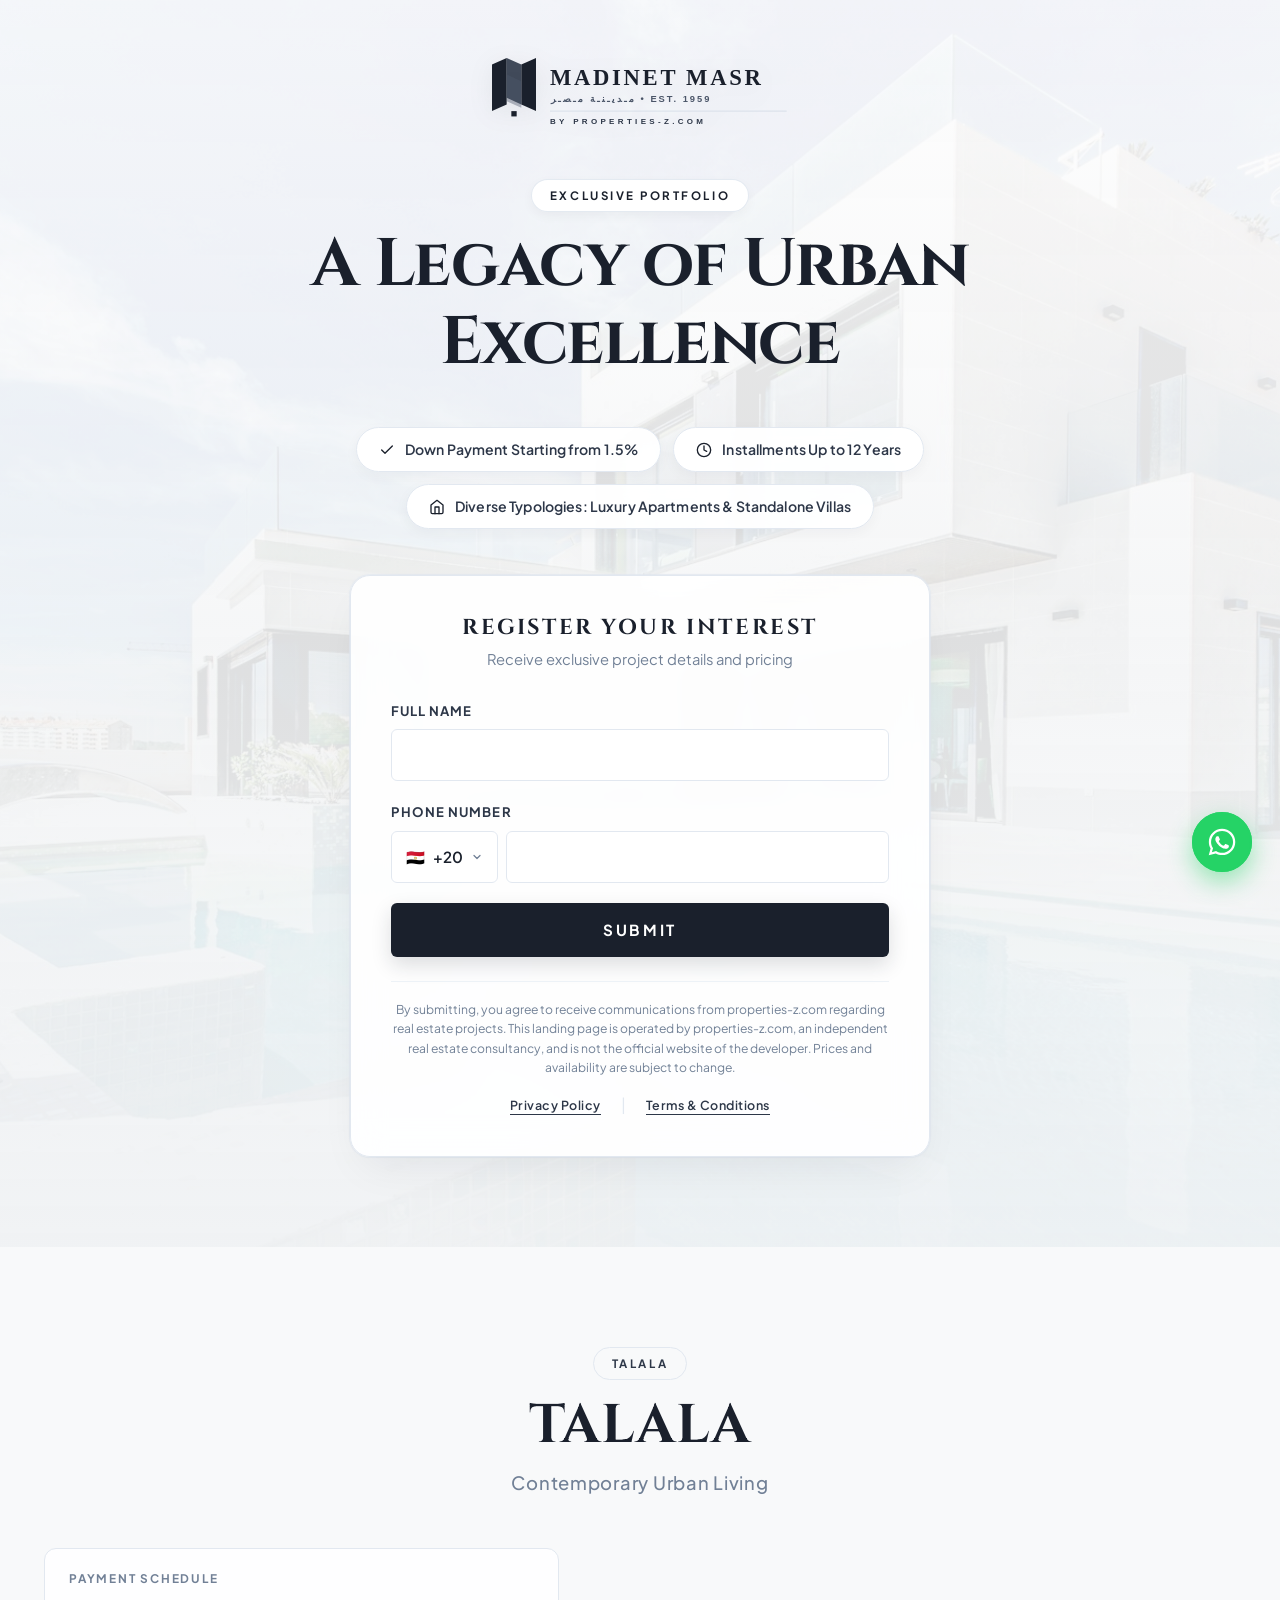
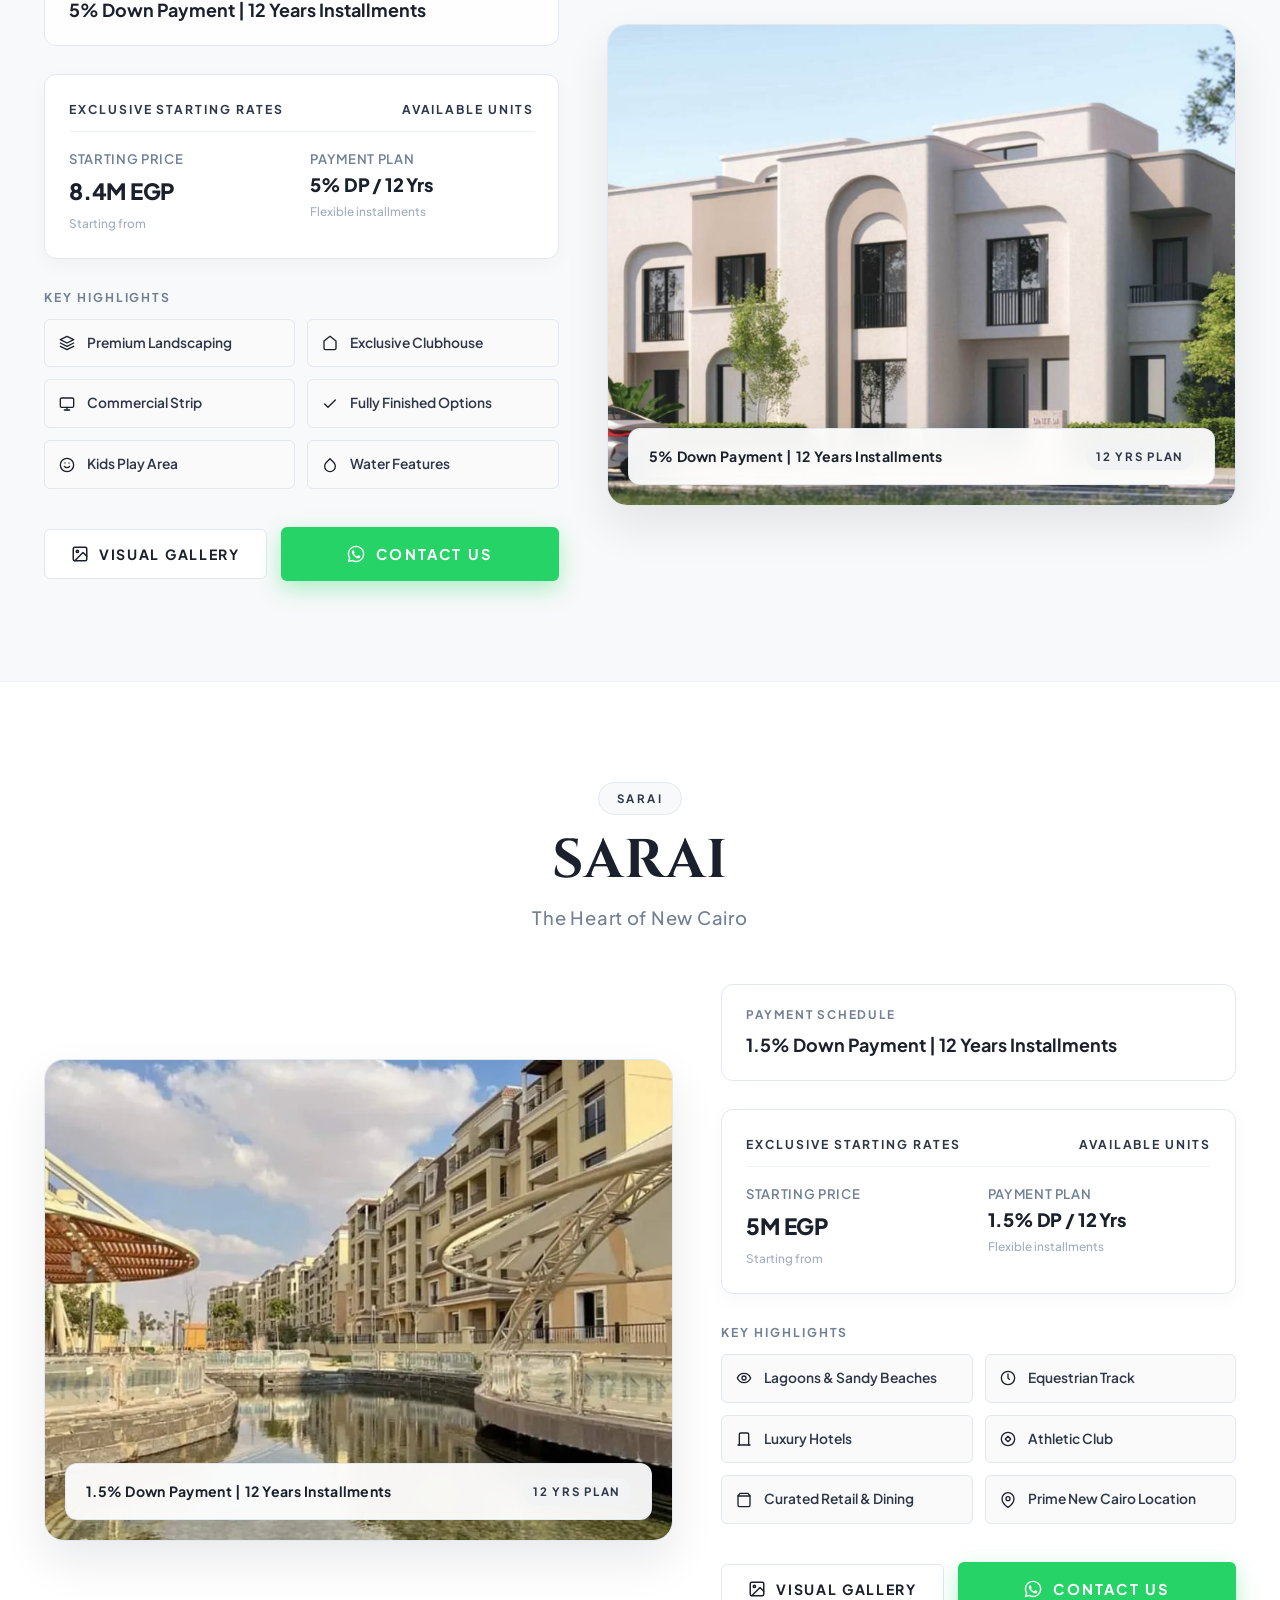
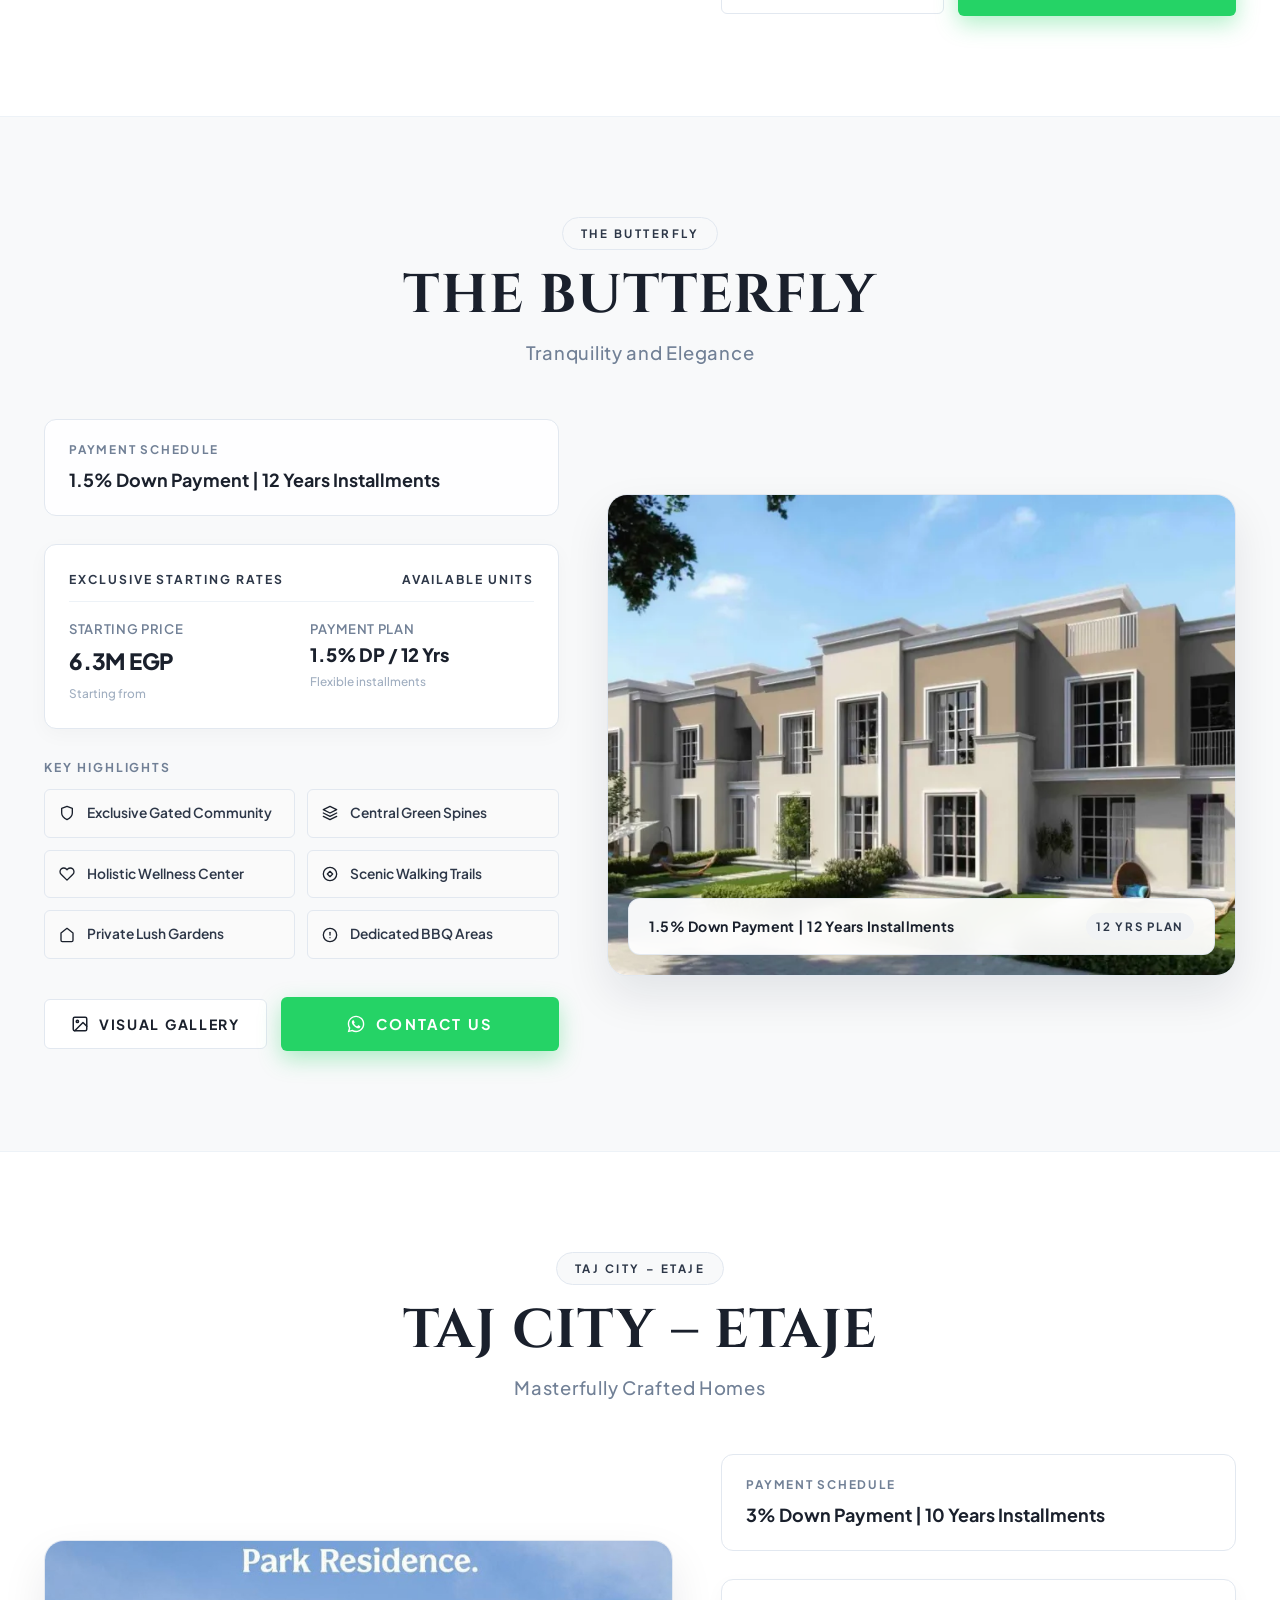
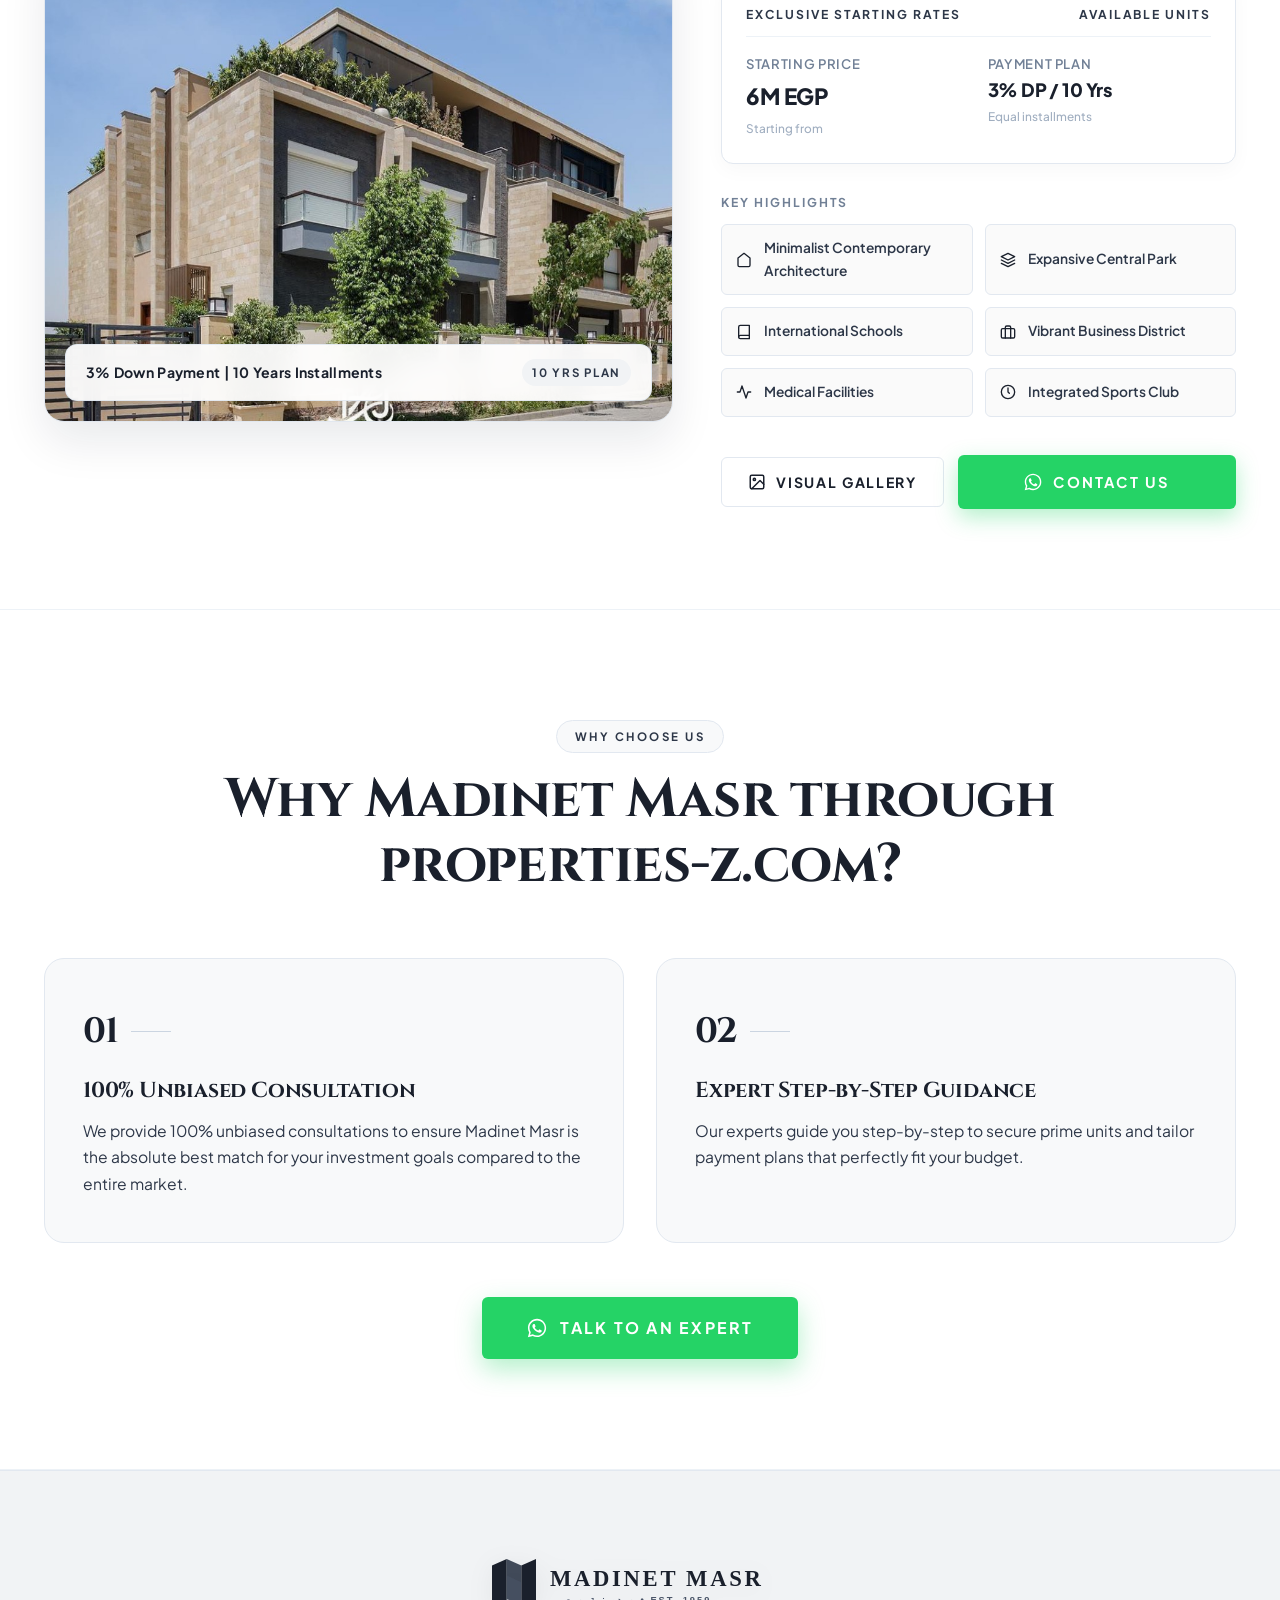
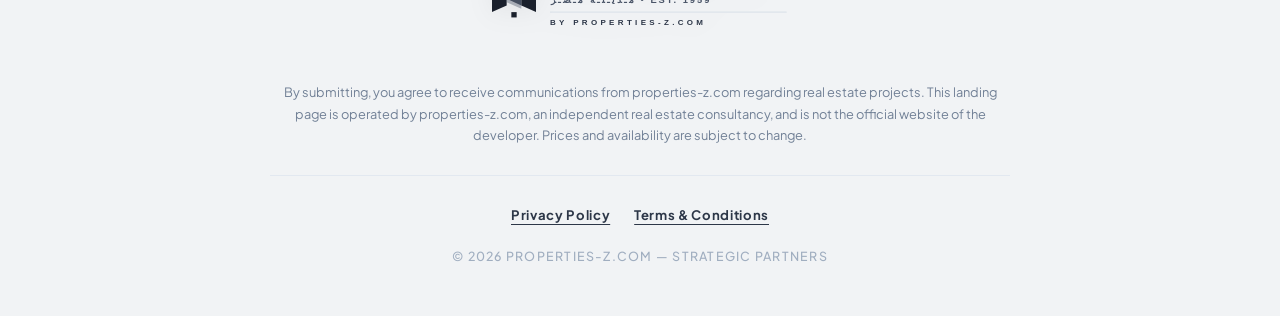
==== commit 728eb39d: "Critical pricing, inventory, and payment update: The Butterfly 6.3M, Taj City Etaje 6M, Sarai 5M, Ta" ====
--- a/index.html
+++ b/index.html
@@ -6,7 +6,7 @@
   <title>Madinet Masr — Exclusive Portfolio | properties-z.com</title>
   
   <!-- Meta description -->
-  <meta name="description" content="Discover the premier development portfolio of Madinet Masr: Talala, Sarai, The Butterfly, and Taj City - Origami. Down payment from 1.5% and installments up to 15 years through properties-z.com.">
+  <meta name="description" content="Discover the premier development portfolio of Madinet Masr: Talala, Sarai, The Butterfly, and Taj City - Etaje. Down payment from 1.5% and installments up to 12 years through properties-z.com.">
   
   <!-- Google Fonts: Cinzel & Plus Jakarta Sans -->
   <link rel="preconnect" href="https://fonts.googleapis.com">
@@ -56,7 +56,7 @@
             <circle cx="12" cy="12" r="10"></circle>
             <polyline points="12 6 12 12 16 14"></polyline>
           </svg>
-          <span>Installments Up to 15 Years</span>
+          <span>Installments Up to 12 Years</span>
         </div>
 
         <div class="highlight-badge-item">
@@ -183,10 +183,10 @@
         <!-- Visual Image Column -->
         <div class="project-image-column reveal-on-scroll">
           <div class="project-image-card">
-            <img src="assets/images/talala-main.jpg" alt="Talala Madinet Masr Architecture" loading="lazy">
+            <img src="assets/images/talala-official.png" alt="Talala Madinet Masr Architecture" loading="lazy">
             <div class="image-payment-pill">
-              <span class="plan-text">5.2% Down Payment | 15 Years Installments</span>
-              <span class="plan-tag">Flexible Plan</span>
+              <span class="plan-text">5% Down Payment | 12 Years Installments</span>
+              <span class="plan-tag">12 YRS Plan</span>
             </div>
           </div>
         </div>
@@ -197,7 +197,7 @@
           <!-- Payment Schedule -->
           <div class="payment-schedule-box">
             <span class="schedule-label">Payment Schedule</span>
-            <span class="schedule-value">5.2% Down Payment | 15 Years Installments</span>
+            <span class="schedule-value">5% Down Payment | 12 Years Installments</span>
           </div>
 
           <!-- Pricing Overview (Strict Capital 'M' Format) -->
@@ -208,14 +208,14 @@
             </div>
             <div class="pricing-figures-grid">
               <div class="price-item">
-                <span class="unit-type">Apartments</span>
-                <span class="price-amount">4.5M EGP</span>
+                <span class="unit-type">Starting Price</span>
+                <span class="price-amount">8.4M EGP</span>
                 <span class="starting-note">Starting from</span>
               </div>
               <div class="price-item">
-                <span class="unit-type">Villas</span>
-                <span class="price-amount">17.7M EGP</span>
-                <span class="starting-note">Starting from</span>
+                <span class="unit-type">Payment Plan</span>
+                <span class="price-amount" style="font-size: 1.15rem; line-height: 1.35;">5% DP / 12 Yrs</span>
+                <span class="starting-note">Flexible installments</span>
               </div>
             </div>
           </div>
@@ -318,10 +318,10 @@
         <!-- Visual Image Column -->
         <div class="project-image-column reveal-on-scroll">
           <div class="project-image-card">
-            <img src="assets/images/sarai-main.jpg" alt="Sarai Madinet Masr Lagoon Living" loading="lazy">
+            <img src="assets/images/sarai-official.webp" alt="Sarai Madinet Masr Lagoon Living" loading="lazy">
             <div class="image-payment-pill">
-              <span class="plan-text">1.5% Down Payment | 12 Years Backloaded</span>
-              <span class="plan-tag">Backloaded Plan</span>
+              <span class="plan-text">1.5% Down Payment | 12 Years Installments</span>
+              <span class="plan-tag">12 YRS Plan</span>
             </div>
           </div>
         </div>
@@ -332,7 +332,7 @@
           <!-- Payment Schedule -->
           <div class="payment-schedule-box">
             <span class="schedule-label">Payment Schedule</span>
-            <span class="schedule-value">1.5% Down Payment | 12 Years Backloaded Installments</span>
+            <span class="schedule-value">1.5% Down Payment | 12 Years Installments</span>
           </div>
 
           <!-- Pricing Overview (Strict Capital 'M' Format) -->
@@ -343,14 +343,14 @@
             </div>
             <div class="pricing-figures-grid">
               <div class="price-item">
-                <span class="unit-type">Apartments</span>
-                <span class="price-amount">4M EGP</span>
+                <span class="unit-type">Starting Price</span>
+                <span class="price-amount">5M EGP</span>
                 <span class="starting-note">Starting from</span>
               </div>
               <div class="price-item">
-                <span class="unit-type">Villas</span>
-                <span class="price-amount">18.2M EGP</span>
-                <span class="starting-note">Starting from</span>
+                <span class="unit-type">Payment Plan</span>
+                <span class="price-amount" style="font-size: 1.15rem; line-height: 1.35;">1.5% DP / 12 Yrs</span>
+                <span class="starting-note">Flexible installments</span>
               </div>
             </div>
           </div>
@@ -454,10 +454,10 @@
         <!-- Visual Image Column -->
         <div class="project-image-column reveal-on-scroll">
           <div class="project-image-card">
-            <img src="assets/images/butterfly-main.jpg" alt="The Butterfly Madinet Masr Organic Sanctuary" loading="lazy">
+            <img src="assets/images/butterfly-official.webp" alt="The Butterfly Madinet Masr Organic Sanctuary" loading="lazy">
             <div class="image-payment-pill">
-              <span class="plan-text">1.5% Down Payment | Delivery: 4 Years</span>
-              <span class="plan-tag">Delivery: 4 YRS</span>
+              <span class="plan-text">1.5% Down Payment | 12 Years Installments</span>
+              <span class="plan-tag">12 YRS Plan</span>
             </div>
           </div>
         </div>
@@ -467,9 +467,8 @@
           
           <!-- Payment & Delivery Schedule -->
           <div class="payment-schedule-box">
-            <span class="schedule-label">Payment & Delivery Schedule</span>
-            <span class="schedule-value">1.5% Down Payment | 12 Years Backloaded Installments</span>
-            <span class="schedule-value" style="font-size: 0.95rem; color: var(--text-muted); margin-top: 2px;">Delivery: 4 Years</span>
+            <span class="schedule-label">Payment Schedule</span>
+            <span class="schedule-value">1.5% Down Payment | 12 Years Installments</span>
           </div>
 
           <!-- Pricing Overview (Strict Capital 'M' Format) -->
@@ -480,14 +479,14 @@
             </div>
             <div class="pricing-figures-grid">
               <div class="price-item">
-                <span class="unit-type">Apartments</span>
-                <span class="price-amount">4M EGP</span>
+                <span class="unit-type">Starting Price</span>
+                <span class="price-amount">6.3M EGP</span>
                 <span class="starting-note">Starting from</span>
               </div>
               <div class="price-item">
-                <span class="unit-type">Villas</span>
-                <span class="price-amount">19.7M EGP</span>
-                <span class="starting-note">Starting from</span>
+                <span class="unit-type">Payment Plan</span>
+                <span class="price-amount" style="font-size: 1.15rem; line-height: 1.35;">1.5% DP / 12 Yrs</span>
+                <span class="starting-note">Flexible installments</span>
               </div>
             </div>
           </div>
@@ -570,15 +569,15 @@
 
 
   <!-- -------------------------------------------------------------------------
-       SECTION 4: TAJ CITY – ORIGAMI
+       SECTION 4: TAJ CITY – ETAJE
        ------------------------------------------------------------------------- -->
-  <section class="project-section" id="project-taj-city-origami">
+  <section class="project-section" id="project-taj-city-etaje">
     <div class="container project-section-inner">
       
       <!-- Header / Badge & Subtitle -->
       <div class="project-header-bar reveal-on-scroll">
-        <div class="badge-pill">TAJ CITY – ORIGAMI</div>
-        <h2 class="project-title">TAJ CITY – ORIGAMI</h2>
+        <div class="badge-pill">TAJ CITY – ETAJE</div>
+        <h2 class="project-title">TAJ CITY – ETAJE</h2>
         <p class="project-subtitle">Masterfully Crafted Homes</p>
       </div>
 
@@ -588,9 +587,9 @@
         <!-- Visual Image Column -->
         <div class="project-image-column reveal-on-scroll">
           <div class="project-image-card">
-            <img src="assets/images/origami-main.jpg" alt="Taj City Origami Minimalist Japanese Architecture" loading="lazy">
+            <img src="assets/images/etaje-main.jpg" alt="Taj City Etaje Contemporary Architecture" loading="lazy">
             <div class="image-payment-pill">
-              <span class="plan-text">5% Down Payment | 10 Years Installments</span>
+              <span class="plan-text">3% Down Payment | 10 Years Installments</span>
               <span class="plan-tag">10 YRS Plan</span>
             </div>
           </div>
@@ -602,7 +601,7 @@
           <!-- Payment Schedule -->
           <div class="payment-schedule-box">
             <span class="schedule-label">Payment Schedule</span>
-            <span class="schedule-value">5% Down Payment | 10 Years Installments</span>
+            <span class="schedule-value">3% Down Payment | 10 Years Installments</span>
           </div>
 
           <!-- Pricing Overview (Strict Capital 'M' Format) -->
@@ -613,14 +612,14 @@
             </div>
             <div class="pricing-figures-grid">
               <div class="price-item">
-                <span class="unit-type">Apartments</span>
-                <span class="price-amount">10.4M EGP</span>
+                <span class="unit-type">Starting Price</span>
+                <span class="price-amount">6M EGP</span>
                 <span class="starting-note">Starting from</span>
               </div>
               <div class="price-item">
-                <span class="unit-type">Villas</span>
-                <span class="price-amount">21M EGP</span>
-                <span class="starting-note">Starting from</span>
+                <span class="unit-type">Payment Plan</span>
+                <span class="price-amount" style="font-size: 1.15rem; line-height: 1.35;">3% DP / 10 Yrs</span>
+                <span class="starting-note">Equal installments</span>
               </div>
             </div>
           </div>
@@ -633,7 +632,7 @@
                 <svg viewBox="0 0 24 24" fill="none" stroke-width="2" stroke-linecap="round" stroke-linejoin="round">
                   <path d="M3 9l9-7 9 7v11a2 2 0 0 1-2 2H5a2 2 0 0 1-2-2z"></path>
                 </svg>
-                <span>Minimalist Japanese-Inspired Architecture</span>
+                <span>Minimalist Contemporary Architecture</span>
               </div>
               <div class="highlight-spec-card">
                 <svg viewBox="0 0 24 24" fill="none" stroke-width="2" stroke-linecap="round" stroke-linejoin="round">
@@ -673,7 +672,7 @@
 
           <!-- Action Buttons (Secondary: Visual Gallery | Primary: Solid Green WhatsApp CTA) -->
           <div class="project-actions-row">
-            <button type="button" class="btn-visual-gallery" data-gallery-target="origami">
+            <button type="button" class="btn-visual-gallery" data-gallery-target="etaje">
               <svg viewBox="0 0 24 24" fill="none" stroke-width="2" stroke-linecap="round" stroke-linejoin="round">
                 <rect x="3" y="3" width="18" height="18" rx="2" ry="2"></rect>
                 <circle cx="8.5" cy="8.5" r="1.5"></circle>
@@ -683,7 +682,7 @@
             </button>
 
             <a 
-              href="https://wa.me/201033373331?text=Hello%2C%20I%20would%20like%20to%20inquire%20about%20Taj%20City%20Origami" 
+              href="https://wa.me/201033373331?text=Hello%2C%20I%20would%20like%20to%20inquire%20about%20Taj%20City%20Etaje" 
               target="_blank" 
               rel="noopener noreferrer" 
               class="btn-whatsapp-primary">
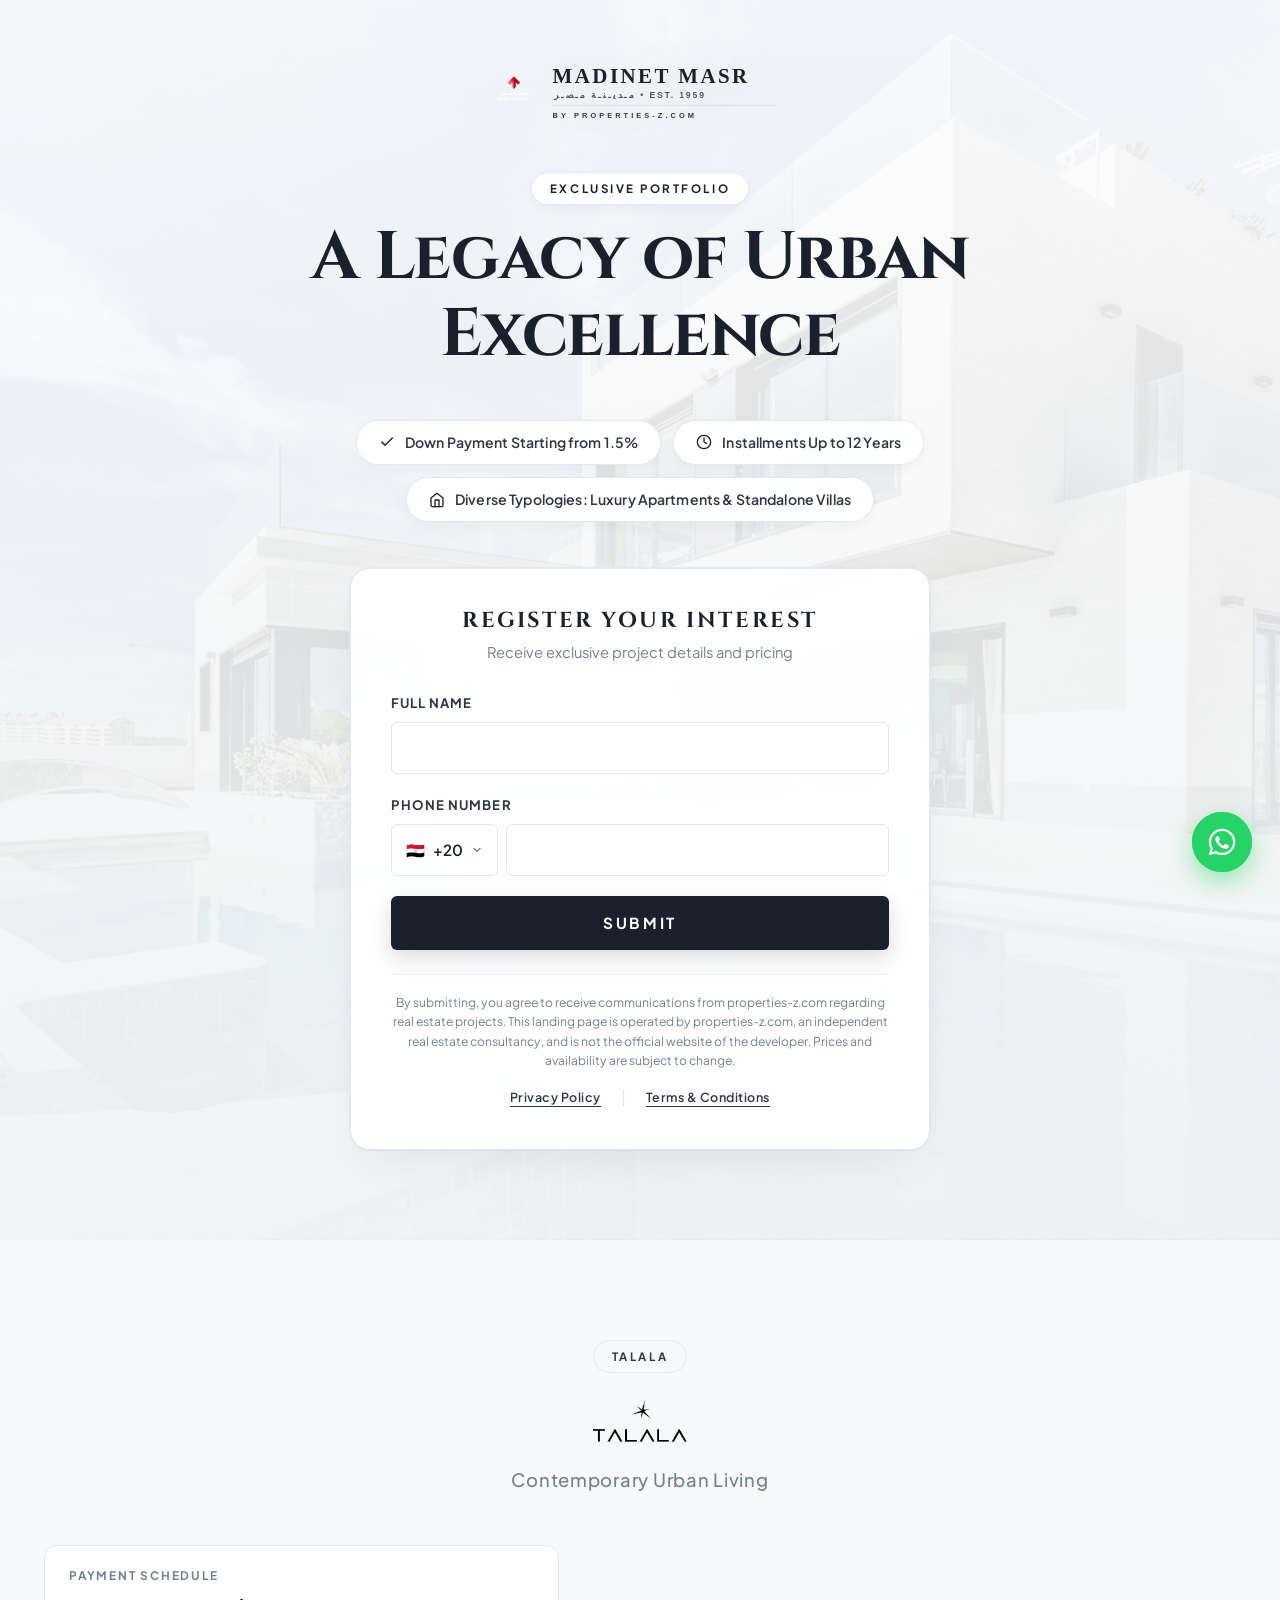
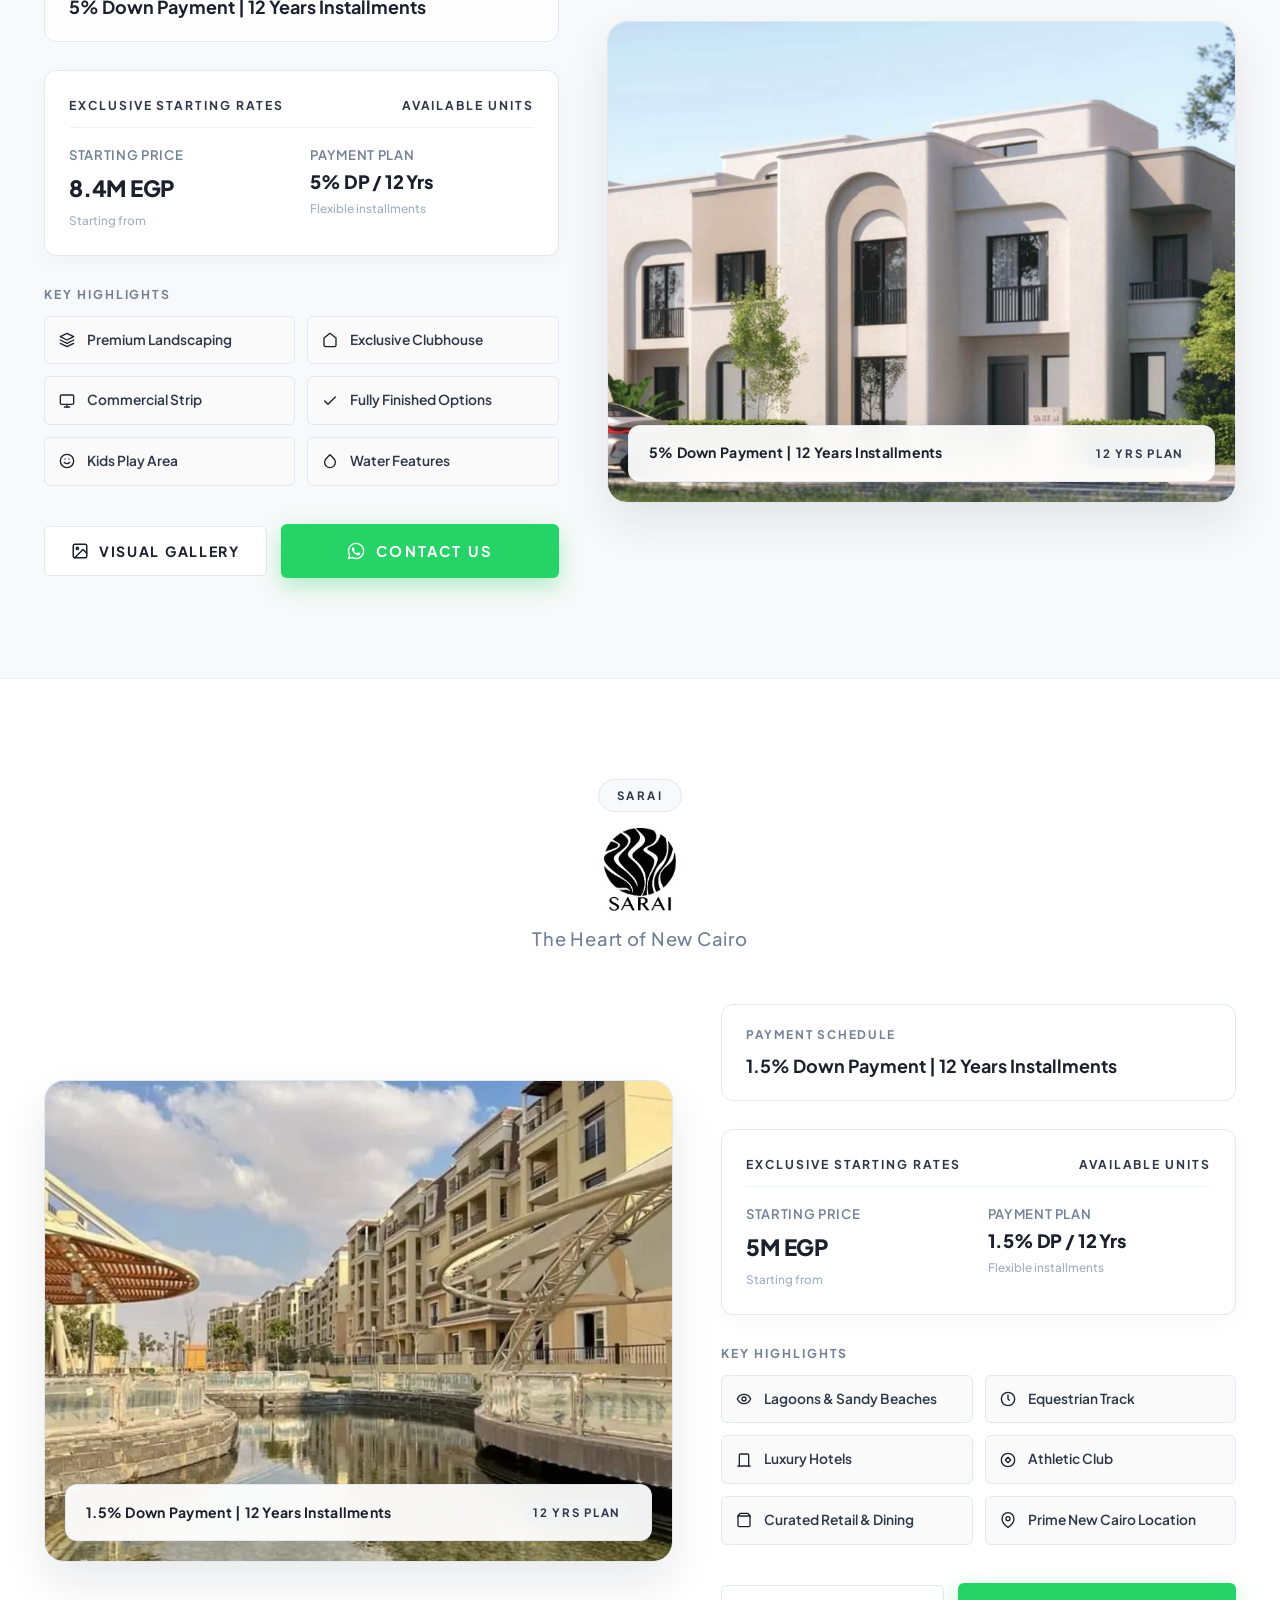
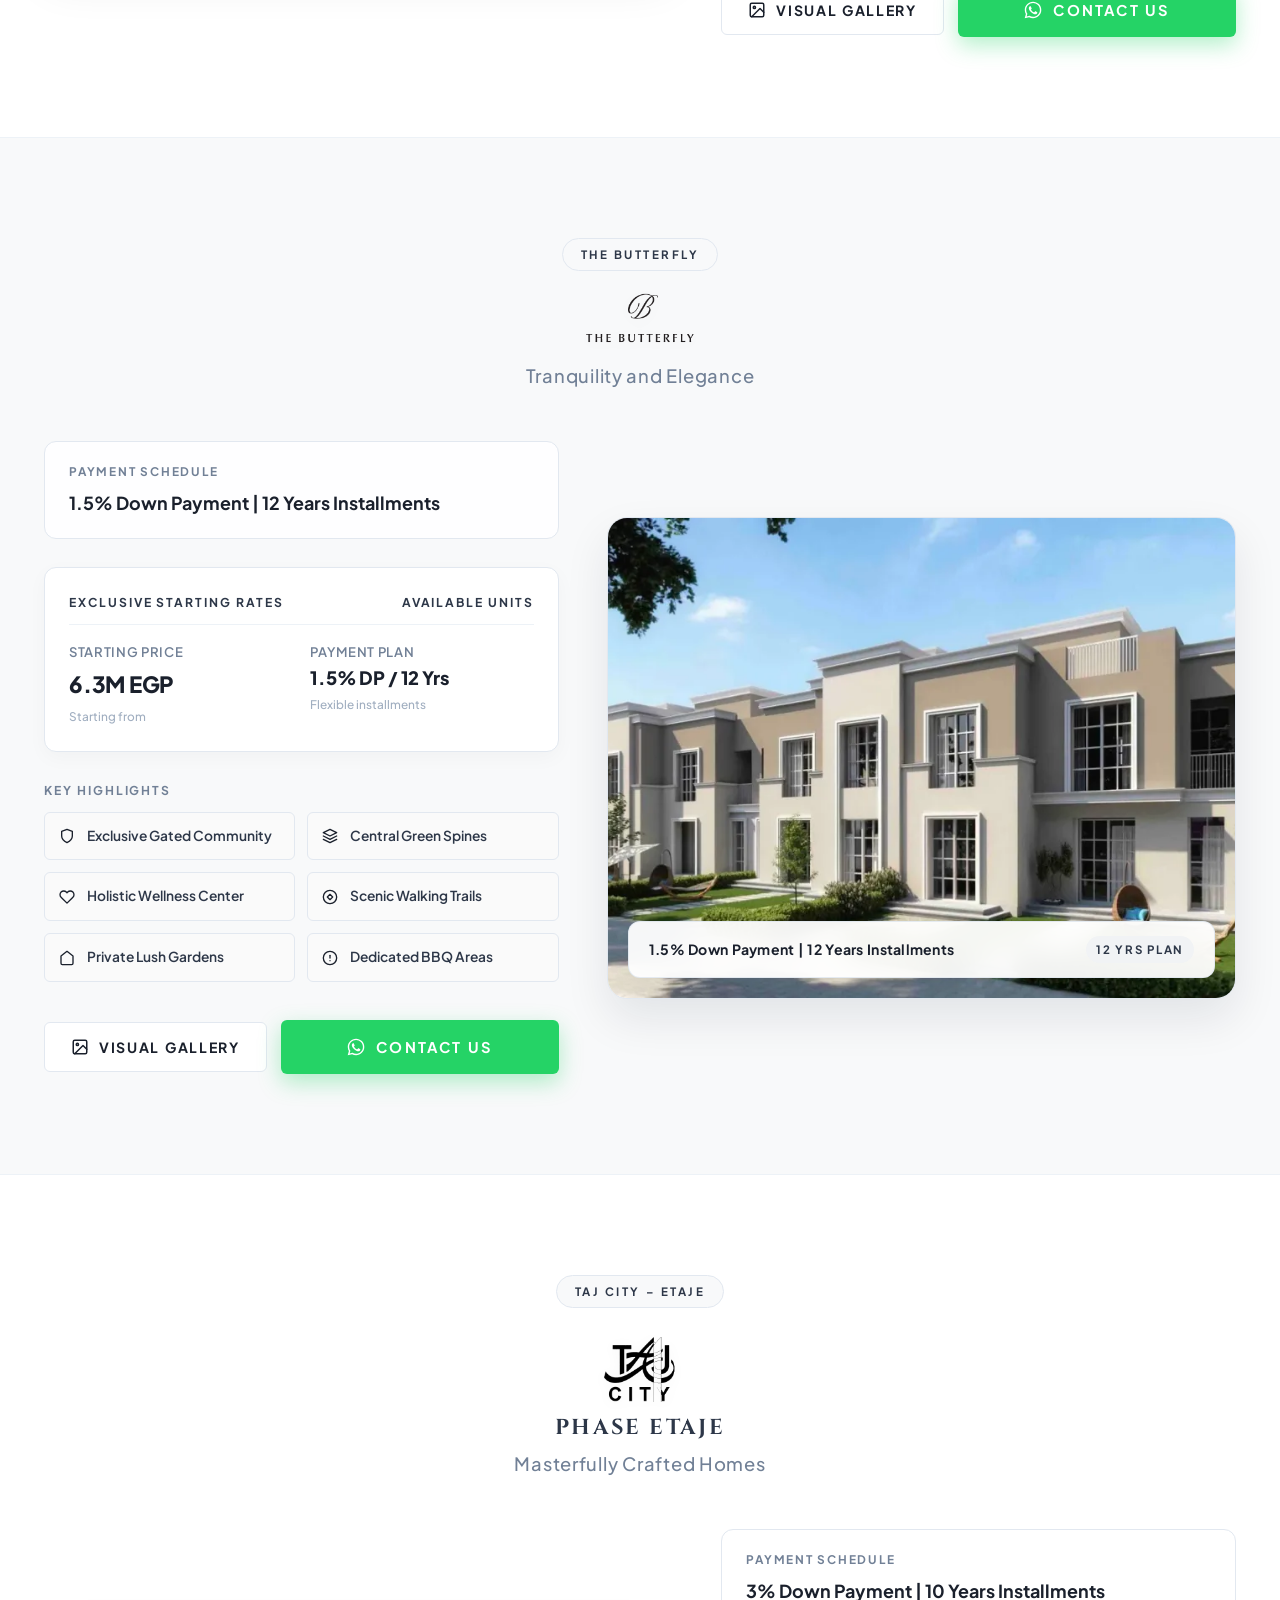
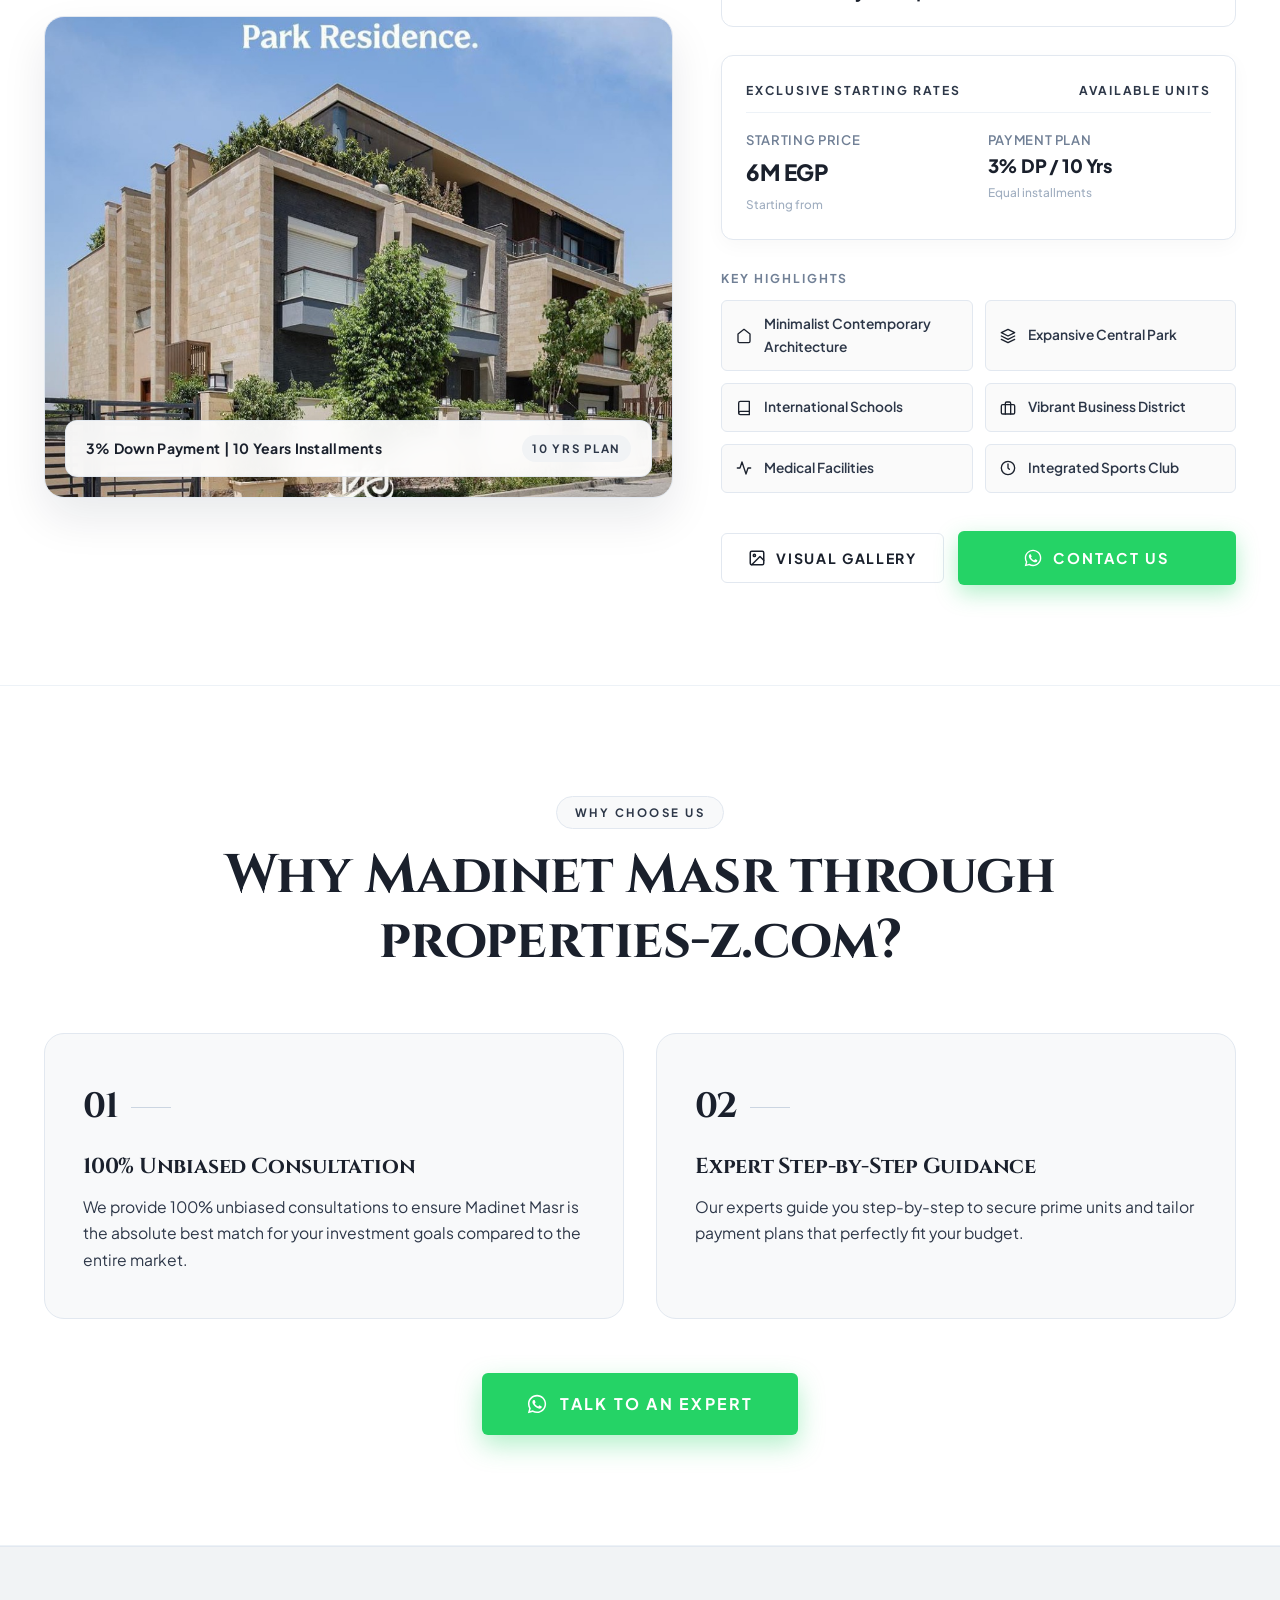
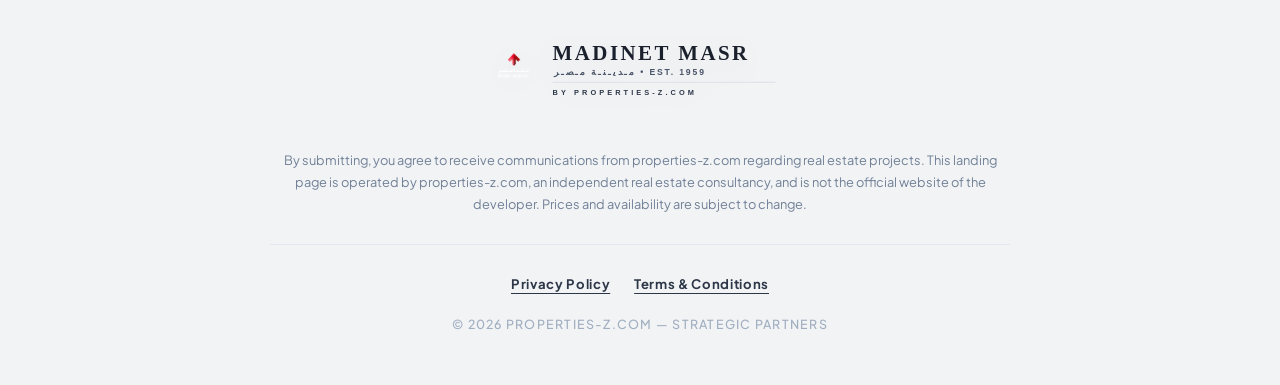
==== commit 53d7ab5d: "Integrate official developer and project logos for Madinet Masr, Talala, Sarai, The Butterfly, and T" ====
--- a/index.html
+++ b/index.html
@@ -173,7 +173,9 @@
       <!-- Header / Badge & Subtitle -->
       <div class="project-header-bar reveal-on-scroll">
         <div class="badge-pill">TALALA</div>
-        <h2 class="project-title">TALALA</h2>
+        <div class="project-brand-logo-wrap">
+          <img src="assets/icons/logo-talala.png" alt="Talala Logo" class="project-brand-logo logo-talala">
+        </div>
         <p class="project-subtitle">Contemporary Urban Living</p>
       </div>
 
@@ -308,7 +310,9 @@
       <!-- Header / Badge & Subtitle -->
       <div class="project-header-bar reveal-on-scroll">
         <div class="badge-pill">SARAI</div>
-        <h2 class="project-title">SARAI</h2>
+        <div class="project-brand-logo-wrap">
+          <img src="assets/icons/logo-sarai.png" alt="Sarai Logo" class="project-brand-logo logo-sarai">
+        </div>
         <p class="project-subtitle">The Heart of New Cairo</p>
       </div>
 
@@ -444,7 +448,9 @@
       <!-- Header / Badge & Subtitle -->
       <div class="project-header-bar reveal-on-scroll">
         <div class="badge-pill">THE BUTTERFLY</div>
-        <h2 class="project-title">THE BUTTERFLY</h2>
+        <div class="project-brand-logo-wrap">
+          <img src="assets/icons/logo-the-butterfly.png" alt="The Butterfly Logo" class="project-brand-logo logo-butterfly">
+        </div>
         <p class="project-subtitle">Tranquility and Elegance</p>
       </div>
 
@@ -577,7 +583,10 @@
       <!-- Header / Badge & Subtitle -->
       <div class="project-header-bar reveal-on-scroll">
         <div class="badge-pill">TAJ CITY – ETAJE</div>
-        <h2 class="project-title">TAJ CITY – ETAJE</h2>
+        <div class="project-brand-logo-wrap">
+          <img src="assets/icons/logo-taj-city.png" alt="Taj City Logo" class="project-brand-logo logo-taj">
+        </div>
+        <h3 class="project-title" style="font-size: 1.35rem; margin-top: 6px; letter-spacing: 0.12em; color: var(--text-secondary);">PHASE ETAJE</h3>
         <p class="project-subtitle">Masterfully Crafted Homes</p>
       </div>
 
--- a/css/style.css
+++ b/css/style.css
@@ -604,6 +604,47 @@
   letter-spacing: 0.04em;
 }
 
+/* Official Project Brand Logos in Section Headers */
+.project-brand-logo-wrap {
+  display: flex;
+  align-items: center;
+  justify-content: center;
+  margin: 16px auto 12px;
+}
+
+.project-brand-logo {
+  height: 58px;
+  max-height: 68px;
+  width: auto;
+  max-width: 280px;
+  object-fit: contain;
+  display: block;
+  filter: drop-shadow(0 2px 6px rgba(0, 0, 0, 0.04));
+  transition: transform 0.3s cubic-bezier(0.16, 1, 0.3, 1);
+}
+
+.project-brand-logo:hover {
+  transform: translateY(-2px) scale(1.03);
+}
+
+.project-brand-logo.logo-sarai {
+  height: 84px;
+  max-height: 92px;
+}
+
+.project-brand-logo.logo-taj {
+  height: 78px;
+  max-height: 86px;
+}
+
+.project-brand-logo.logo-talala {
+  height: 64px;
+}
+
+.project-brand-logo.logo-butterfly {
+  height: 62px;
+}
+
 /* Two-Column Showcase Layout */
 .project-grid-showcase {
   display: grid;
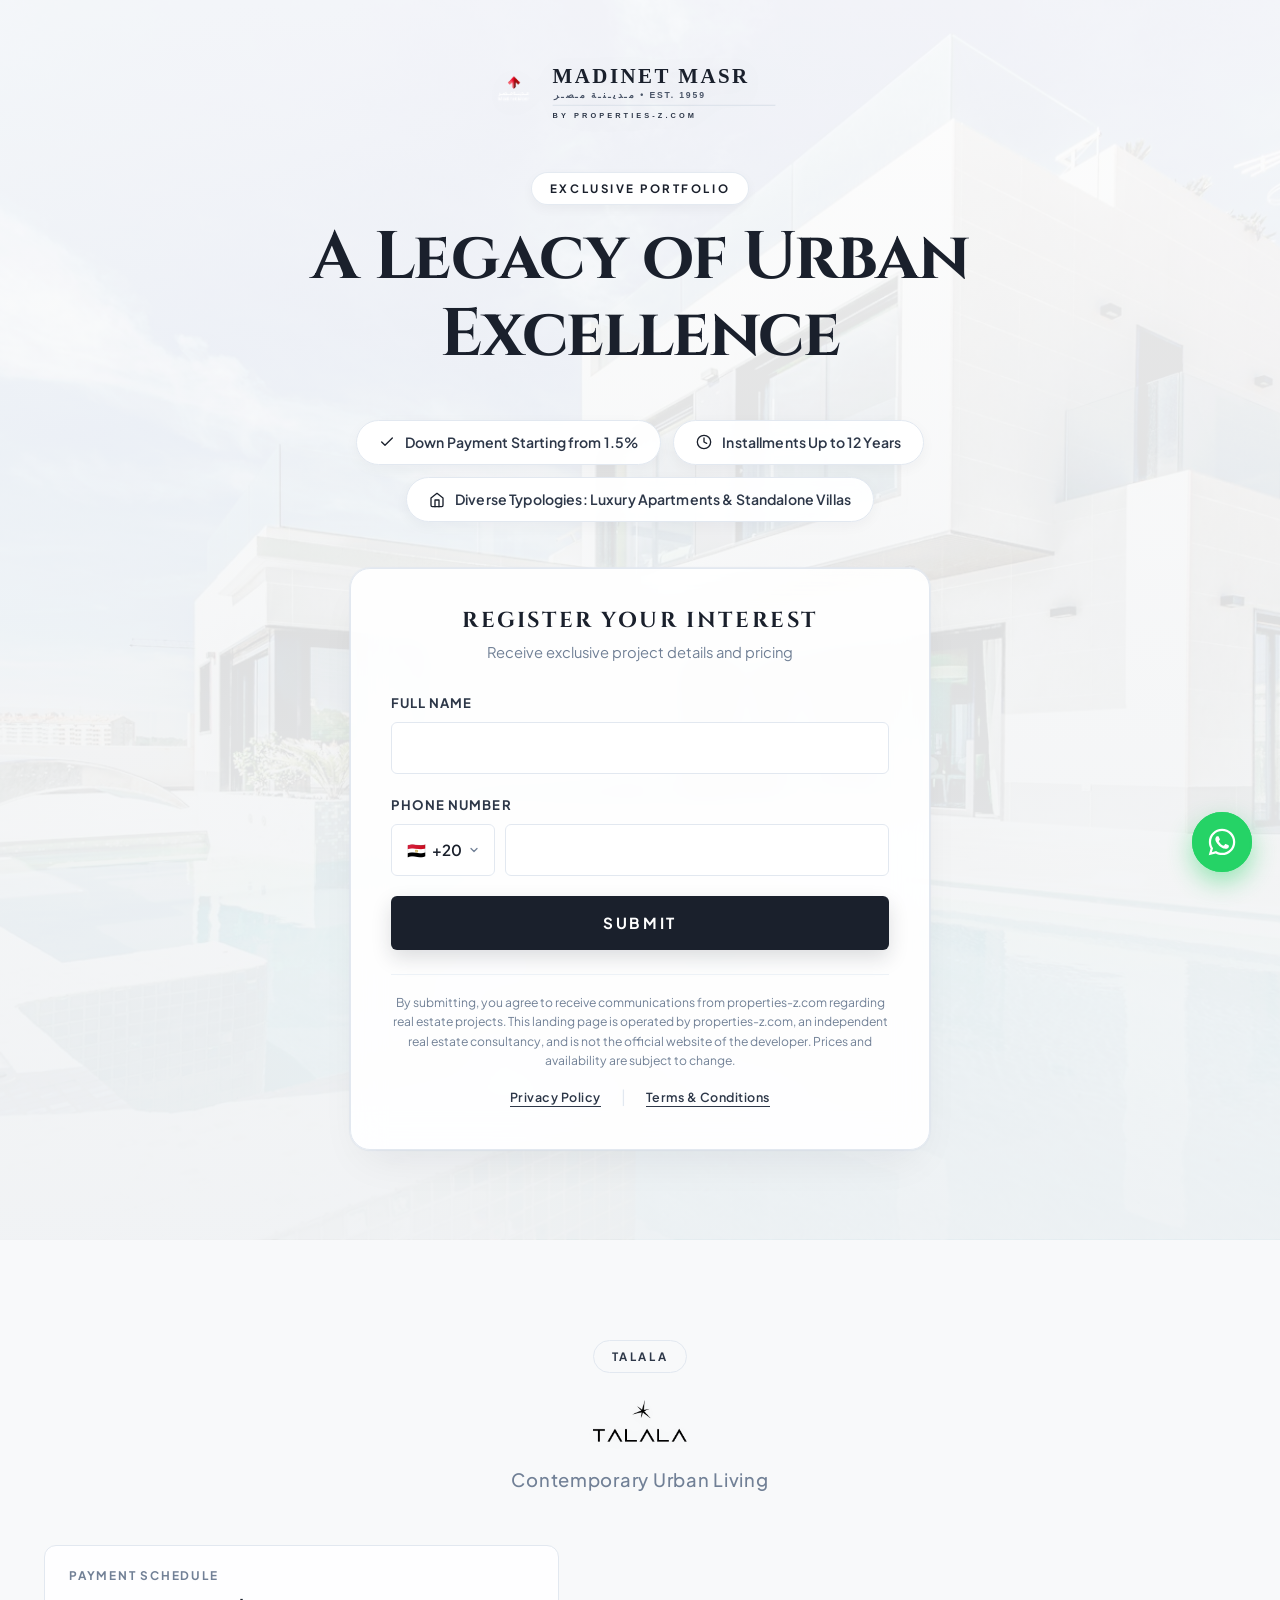
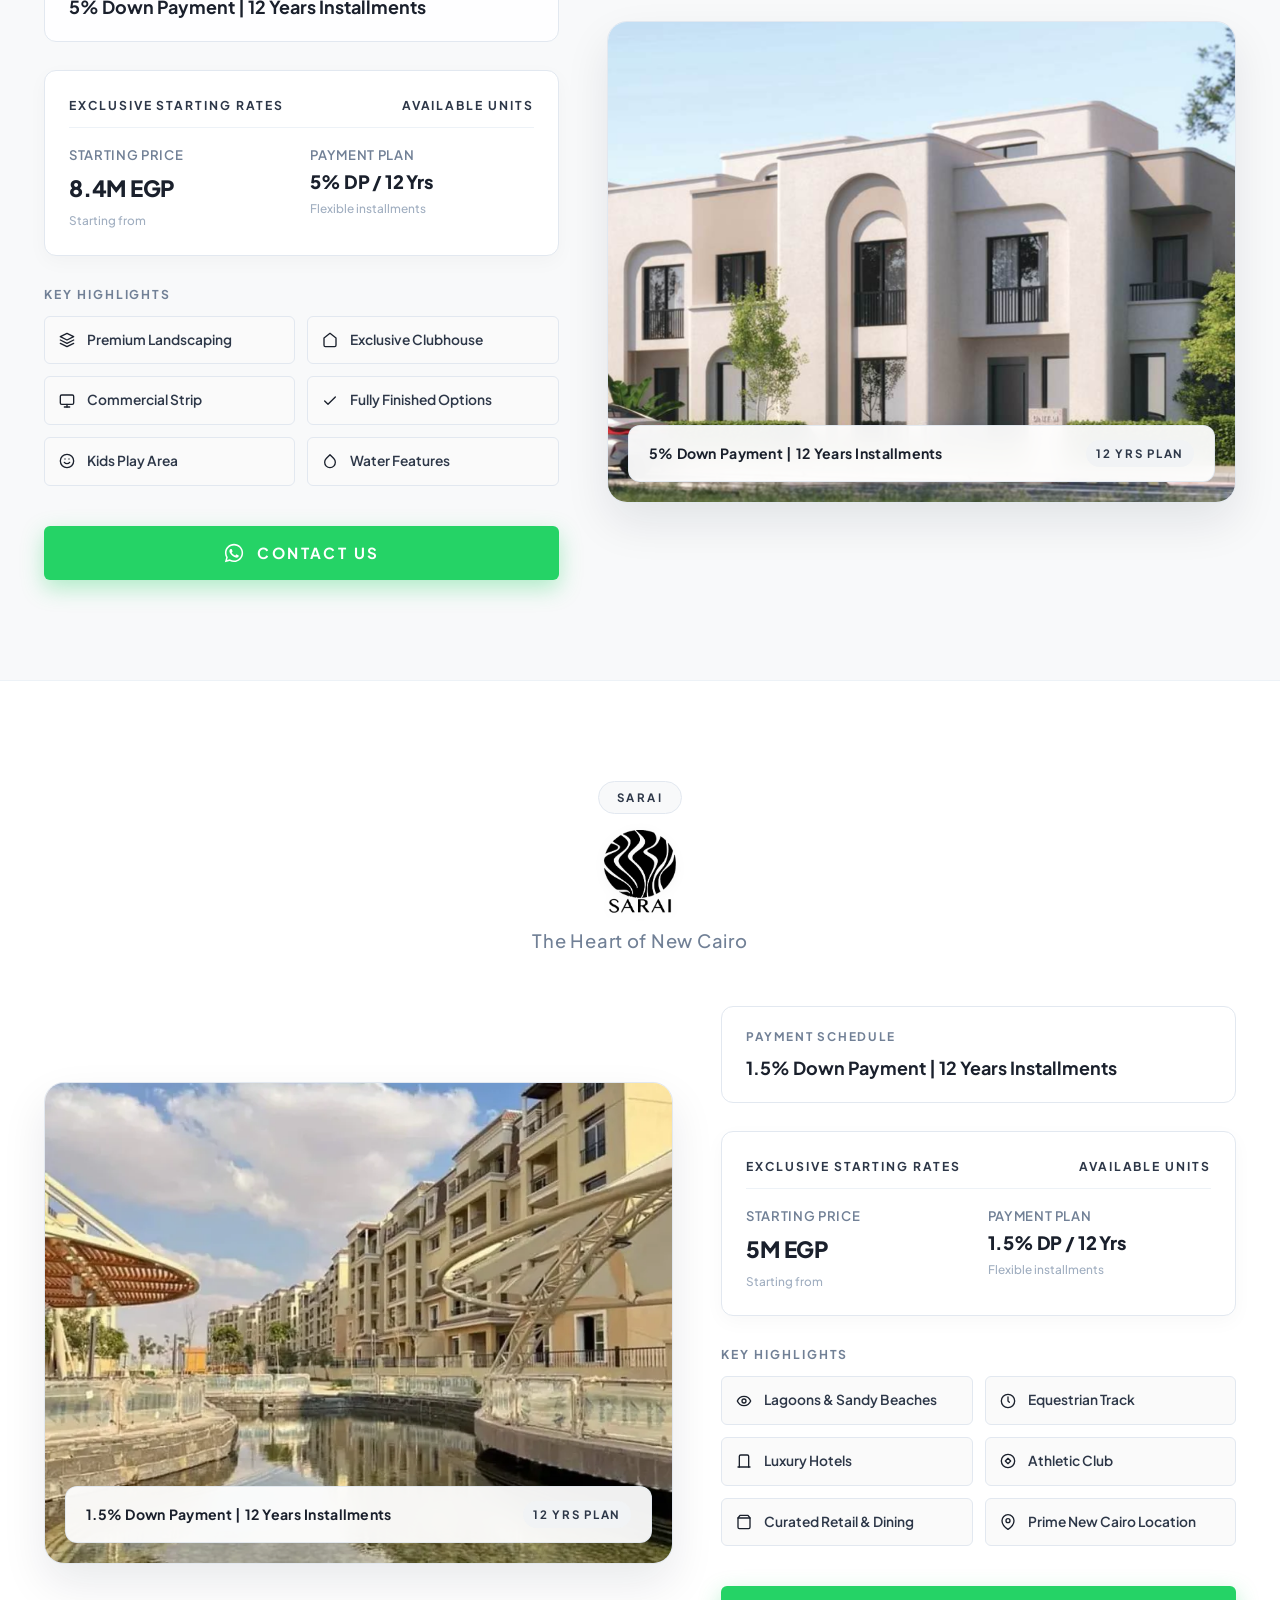
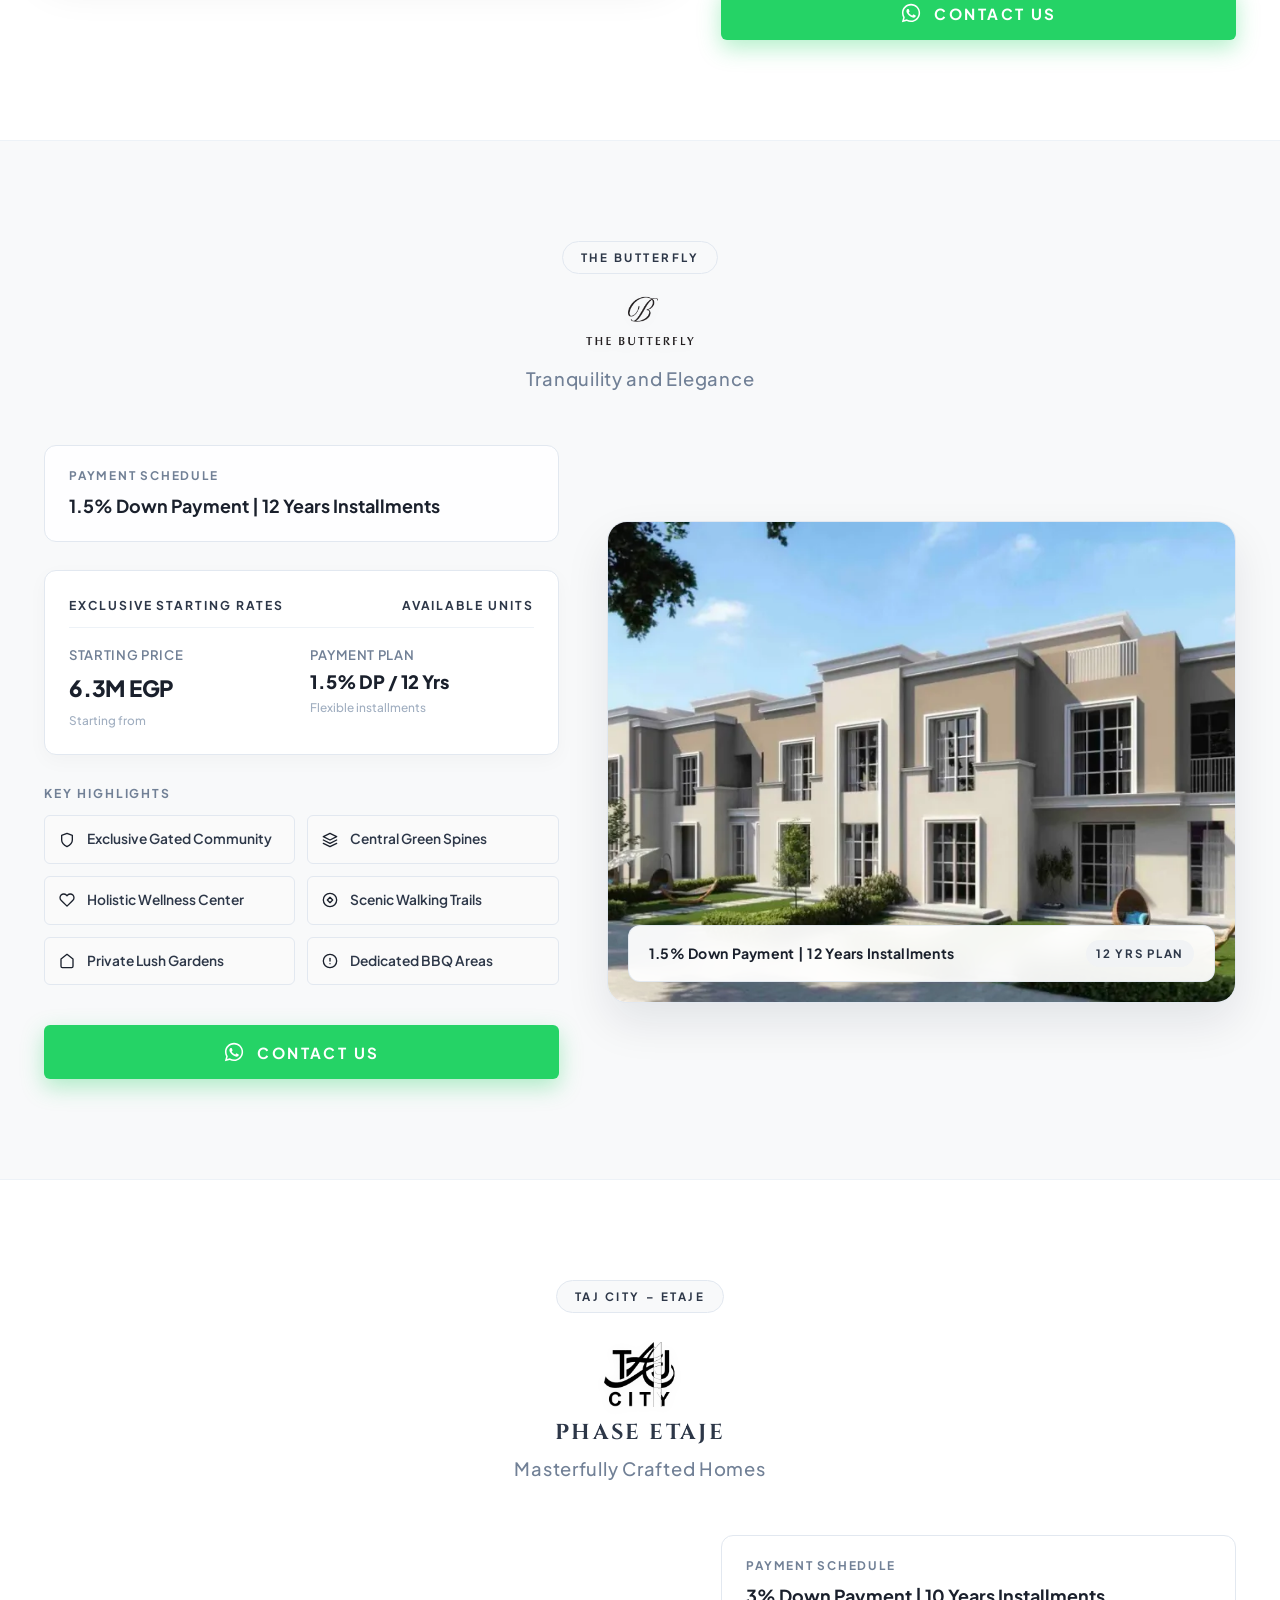
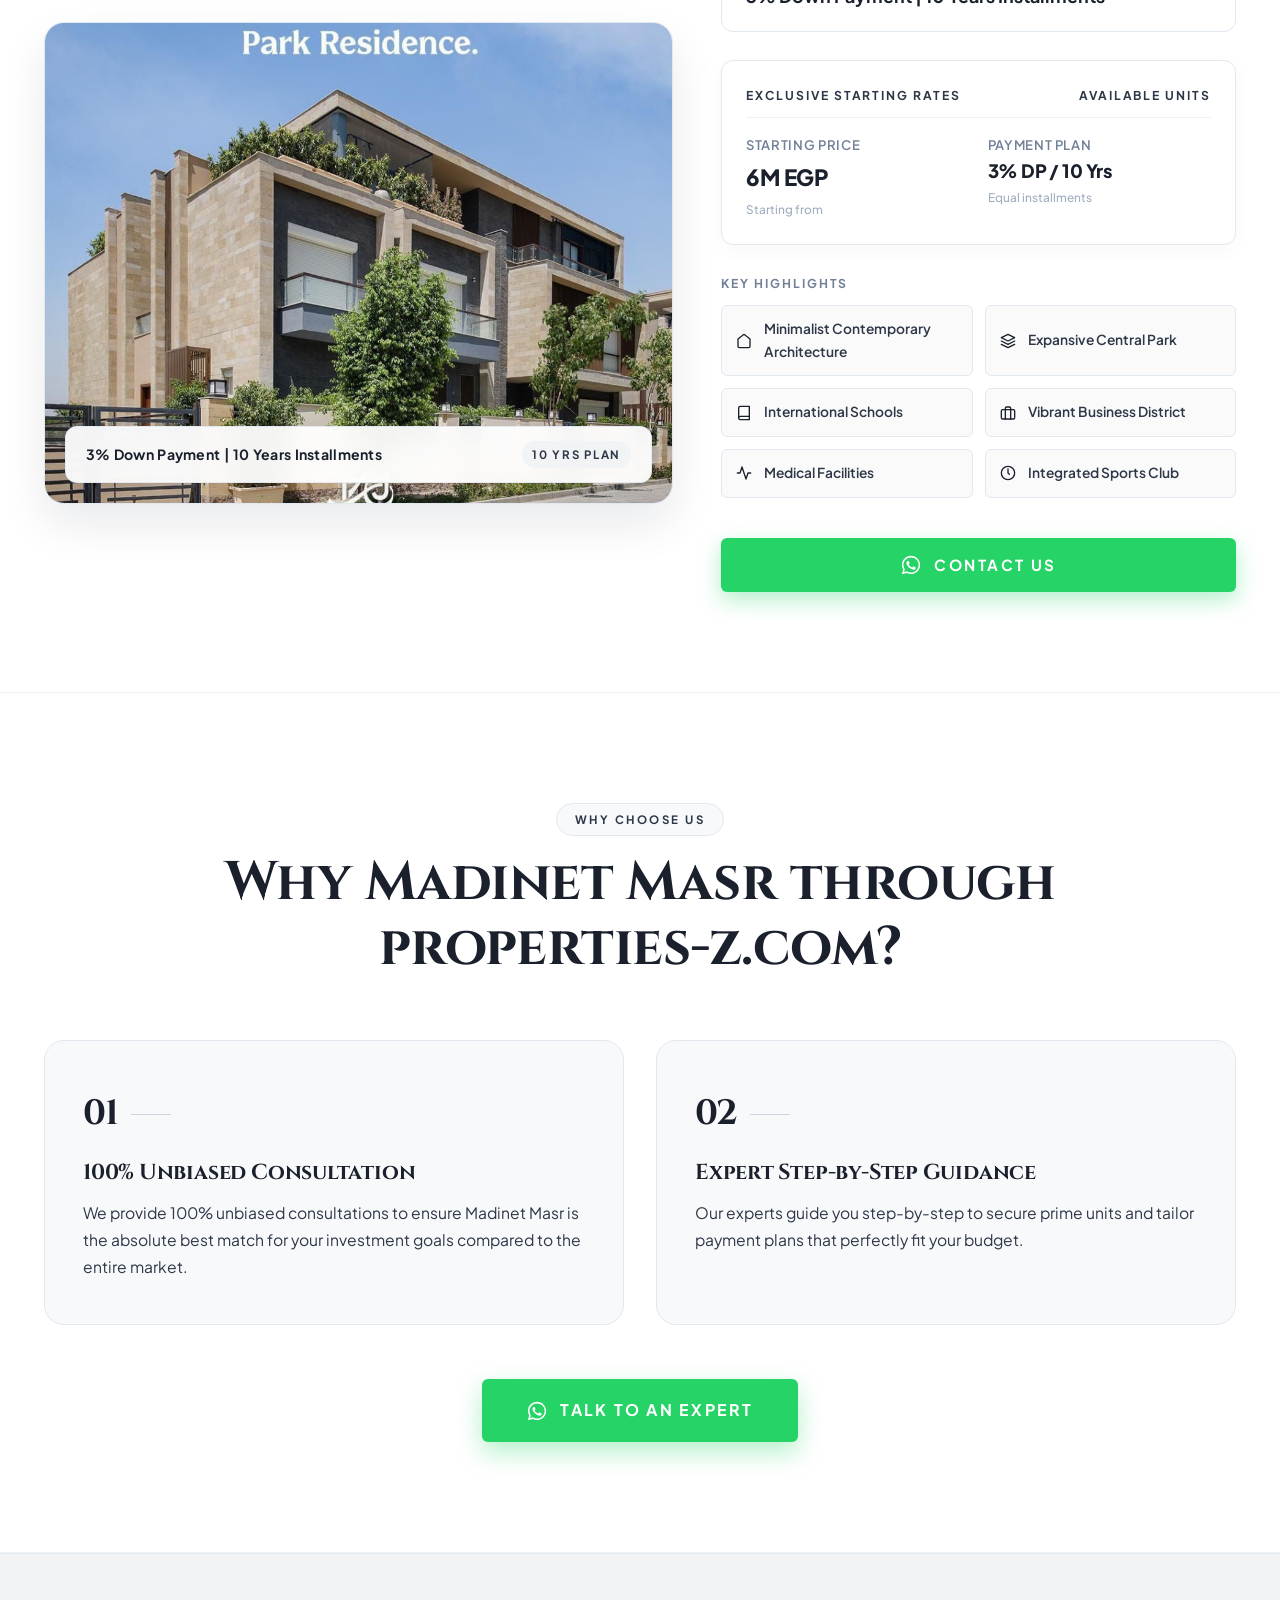
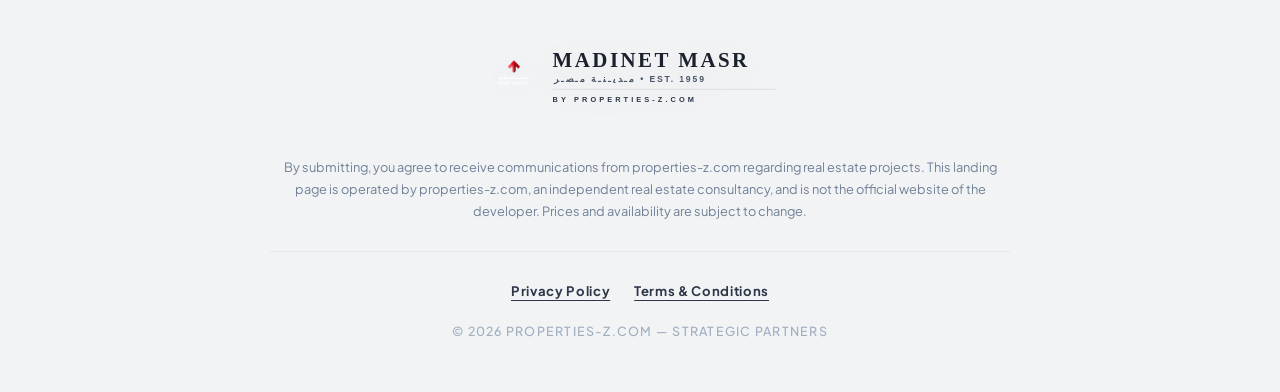
==== commit f8bcca9c: "UI fix: remove visual gallery buttons globally and restructure phone input as split flex container" ====
--- a/index.html
+++ b/index.html
@@ -270,17 +270,8 @@
             </div>
           </div>
 
-          <!-- Action Buttons (Secondary: Visual Gallery | Primary: Solid Green WhatsApp CTA) -->
+          <!-- Action Buttons (Primary: Solid Green WhatsApp CTA) -->
           <div class="project-actions-row">
-            <button type="button" class="btn-visual-gallery" data-gallery-target="talala">
-              <svg viewBox="0 0 24 24" fill="none" stroke-width="2" stroke-linecap="round" stroke-linejoin="round">
-                <rect x="3" y="3" width="18" height="18" rx="2" ry="2"></rect>
-                <circle cx="8.5" cy="8.5" r="1.5"></circle>
-                <polyline points="21 15 16 10 5 21"></polyline>
-              </svg>
-              <span>Visual Gallery</span>
-            </button>
-
             <a 
               href="https://wa.me/201033373331?text=Hello%2C%20I%20would%20like%20to%20inquire%20about%20Talala" 
               target="_blank" 
@@ -408,17 +399,8 @@
             </div>
           </div>
 
-          <!-- Action Buttons (Secondary: Visual Gallery | Primary: Solid Green WhatsApp CTA) -->
+          <!-- Action Buttons (Primary: Solid Green WhatsApp CTA) -->
           <div class="project-actions-row">
-            <button type="button" class="btn-visual-gallery" data-gallery-target="sarai">
-              <svg viewBox="0 0 24 24" fill="none" stroke-width="2" stroke-linecap="round" stroke-linejoin="round">
-                <rect x="3" y="3" width="18" height="18" rx="2" ry="2"></rect>
-                <circle cx="8.5" cy="8.5" r="1.5"></circle>
-                <polyline points="21 15 16 10 5 21"></polyline>
-              </svg>
-              <span>Visual Gallery</span>
-            </button>
-
             <a 
               href="https://wa.me/201033373331?text=Hello%2C%20I%20would%20like%20to%20inquire%20about%20Sarai" 
               target="_blank" 
@@ -543,17 +525,8 @@
             </div>
           </div>
 
-          <!-- Action Buttons (Secondary: Visual Gallery | Primary: Solid Green WhatsApp CTA) -->
+          <!-- Action Buttons (Primary: Solid Green WhatsApp CTA) -->
           <div class="project-actions-row">
-            <button type="button" class="btn-visual-gallery" data-gallery-target="butterfly">
-              <svg viewBox="0 0 24 24" fill="none" stroke-width="2" stroke-linecap="round" stroke-linejoin="round">
-                <rect x="3" y="3" width="18" height="18" rx="2" ry="2"></rect>
-                <circle cx="8.5" cy="8.5" r="1.5"></circle>
-                <polyline points="21 15 16 10 5 21"></polyline>
-              </svg>
-              <span>Visual Gallery</span>
-            </button>
-
             <a 
               href="https://wa.me/201033373331?text=Hello%2C%20I%20would%20like%20to%20inquire%20about%20The%20Butterfly" 
               target="_blank" 
@@ -679,17 +652,8 @@
             </div>
           </div>
 
-          <!-- Action Buttons (Secondary: Visual Gallery | Primary: Solid Green WhatsApp CTA) -->
+          <!-- Action Buttons (Primary: Solid Green WhatsApp CTA) -->
           <div class="project-actions-row">
-            <button type="button" class="btn-visual-gallery" data-gallery-target="etaje">
-              <svg viewBox="0 0 24 24" fill="none" stroke-width="2" stroke-linecap="round" stroke-linejoin="round">
-                <rect x="3" y="3" width="18" height="18" rx="2" ry="2"></rect>
-                <circle cx="8.5" cy="8.5" r="1.5"></circle>
-                <polyline points="21 15 16 10 5 21"></polyline>
-              </svg>
-              <span>Visual Gallery</span>
-            </button>
-
             <a 
               href="https://wa.me/201033373331?text=Hello%2C%20I%20would%20like%20to%20inquire%20about%20Taj%20City%20Etaje" 
               target="_blank" 
@@ -807,51 +771,6 @@
   </a>
 
 
-  <!-- =========================================================================
-       VISUAL GALLERY LIGHTBOX MODAL
-       ========================================================================= -->
-  <div id="galleryModal" class="gallery-modal-overlay" role="dialog" aria-modal="true">
-    <div class="gallery-modal-container">
-      
-      <!-- Modal Header -->
-      <div class="gallery-modal-header">
-        <div class="gallery-header-info">
-          <h4 id="galleryTitle">Project Gallery</h4>
-          <span id="galleryCounter" class="gallery-counter-badge">1 / 4</span>
-        </div>
-        <button type="button" id="galleryClose" class="gallery-close-btn" aria-label="Close Gallery">
-          <svg viewBox="0 0 24 24" fill="none" stroke-width="2.5" stroke-linecap="round" stroke-linejoin="round">
-            <line x1="18" y1="6" x2="6" y2="18"></line>
-            <line x1="6" y1="6" x2="18" y2="18"></line>
-          </svg>
-        </button>
-      </div>
-
-      <!-- Main Viewer -->
-      <div class="gallery-viewer">
-        <button type="button" id="galleryPrev" class="gallery-nav-arrow prev" aria-label="Previous Photo">
-          <svg viewBox="0 0 24 24" fill="none" stroke-width="2.5" stroke-linecap="round" stroke-linejoin="round">
-            <polyline points="15 18 9 12 15 6"></polyline>
-          </svg>
-        </button>
-        
-        <img id="galleryImage" src="" alt="Project Photo">
-        
-        <button type="button" id="galleryNext" class="gallery-nav-arrow next" aria-label="Next Photo">
-          <svg viewBox="0 0 24 24" fill="none" stroke-width="2.5" stroke-linecap="round" stroke-linejoin="round">
-            <polyline points="9 18 15 12 9 6"></polyline>
-          </svg>
-        </button>
-      </div>
-
-      <!-- Modal Footer -->
-      <div class="gallery-modal-footer">
-        <p id="galleryCaption" class="gallery-caption-text"></p>
-        <div id="galleryThumbnails" class="gallery-thumbnails-strip"></div>
-      </div>
-
-    </div>
-  </div>
 
 
   <!-- =========================================================================
--- a/css/style.css
+++ b/css/style.css
@@ -354,20 +354,28 @@
   box-shadow: 0 0 0 3px rgba(26, 32, 44, 0.08);
 }
 
-/* Phone Field with Country Code Selector */
+/* Phone Field with Country Code Selector (Split Flex-Container) */
 .phone-field-wrapper {
-  display: flex;
-  gap: 8px;
+  display: flex !important;
+  flex-direction: row !important;
+  align-items: stretch !important;
+  gap: 10px;
   position: relative;
+  width: 100%;
 }
 
 .country-code-btn {
   display: inline-flex;
   align-items: center;
   justify-content: center;
-  gap: 8px;
+  gap: 6px;
   height: 52px;
-  padding: 0 14px;
+  width: 104px !important;
+  min-width: 104px !important;
+  max-width: 104px !important;
+  flex: 0 0 104px !important;
+  flex-shrink: 0 !important;
+  padding: 0 8px;
   background: #FFFFFF;
   border: 1px solid var(--border-light);
   border-radius: var(--radius-sm);
@@ -378,7 +386,6 @@
   cursor: pointer;
   white-space: nowrap;
   transition: var(--transition-fast);
-  flex-shrink: 0;
 }
 
 .country-code-btn:hover {
@@ -391,6 +398,7 @@
   height: 12px;
   stroke: var(--text-muted);
   transition: transform 0.2s ease;
+  flex-shrink: 0;
 }
 
 .country-dropdown-popover {
@@ -475,9 +483,11 @@
 }
 
 .phone-number-input {
-  flex: 1;
+  flex: 1 1 auto !important;
+  min-width: 0 !important;
+  width: 100% !important;
   height: 52px;
-  padding: 0 18px;
+  padding: 0 16px;
   font-size: 1rem;
   font-family: var(--font-sans);
   color: var(--text-primary);
@@ -864,44 +874,11 @@
   flex-shrink: 0;
 }
 
-/* Action Buttons (Dual Controls: Gallery + WhatsApp) */
+/* Project Action CTA (Solid Green WhatsApp Button) */
 .project-actions-row {
   display: flex;
-  gap: 14px;
-  align-items: center;
-  margin-top: 10px;
-}
-
-/* Secondary Button: Visual Gallery */
-.btn-visual-gallery {
-  display: inline-flex;
-  align-items: center;
-  justify-content: center;
-  gap: 10px;
-  padding: 15px 26px;
-  background: #FFFFFF;
-  color: var(--text-primary);
-  border: 1px solid var(--border-light);
-  border-radius: var(--radius-sm);
-  font-family: var(--font-sans);
-  font-size: 0.88rem;
-  font-weight: 700;
-  letter-spacing: 0.12em;
-  text-transform: uppercase;
-  cursor: pointer;
-  transition: var(--transition-smooth);
-}
-
-.btn-visual-gallery:hover {
-  border-color: var(--text-primary);
-  background: var(--bg-platinum);
-  transform: translateY(-2px);
-}
-
-.btn-visual-gallery svg {
-  width: 18px;
-  height: 18px;
-  stroke: currentColor;
+  width: 100%;
+  margin-top: 12px;
 }
 
 /* Primary Button: Solid Green WhatsApp button (#25D366) reading 'CONTACT US' */
@@ -909,22 +886,23 @@
   display: inline-flex;
   align-items: center;
   justify-content: center;
-  gap: 10px;
+  gap: 12px;
+  width: 100%;
+  height: 54px;
   padding: 15px 32px;
   background-color: var(--whatsapp-green);
   color: #FFFFFF;
   border: none;
   border-radius: var(--radius-sm);
   font-family: var(--font-sans);
-  font-size: 0.92rem;
-  font-weight: 700;
-  letter-spacing: 0.15em;
+  font-size: 0.95rem;
+  font-weight: 700;
+  letter-spacing: 0.16em;
   text-transform: uppercase;
   cursor: pointer;
   transition: var(--transition-smooth);
   box-shadow: 0 8px 22px var(--whatsapp-green-shadow);
   text-decoration: none;
-  flex: 1;
 }
 
 .btn-whatsapp-primary:hover {
@@ -935,8 +913,8 @@
 }
 
 .btn-whatsapp-primary svg {
-  width: 20px;
-  height: 20px;
+  width: 22px;
+  height: 22px;
   fill: currentColor;
 }
 
@@ -1573,7 +1551,6 @@
     width: 100%;
   }
 
-  .btn-visual-gallery,
   .btn-whatsapp-primary {
     width: 100%;
   }
@@ -1605,17 +1582,8 @@
     gap: 14px;
   }
 
-  .phone-field-wrapper {
-    flex-direction: column;
-    gap: 8px;
-  }
-
-  .country-code-btn {
-    width: 100%;
-    justify-content: space-between;
-  }
-
   .country-dropdown-popover {
-    width: 100%;
-  }
-}
+    width: 290px;
+    max-width: calc(100vw - 48px);
+  }
+}
